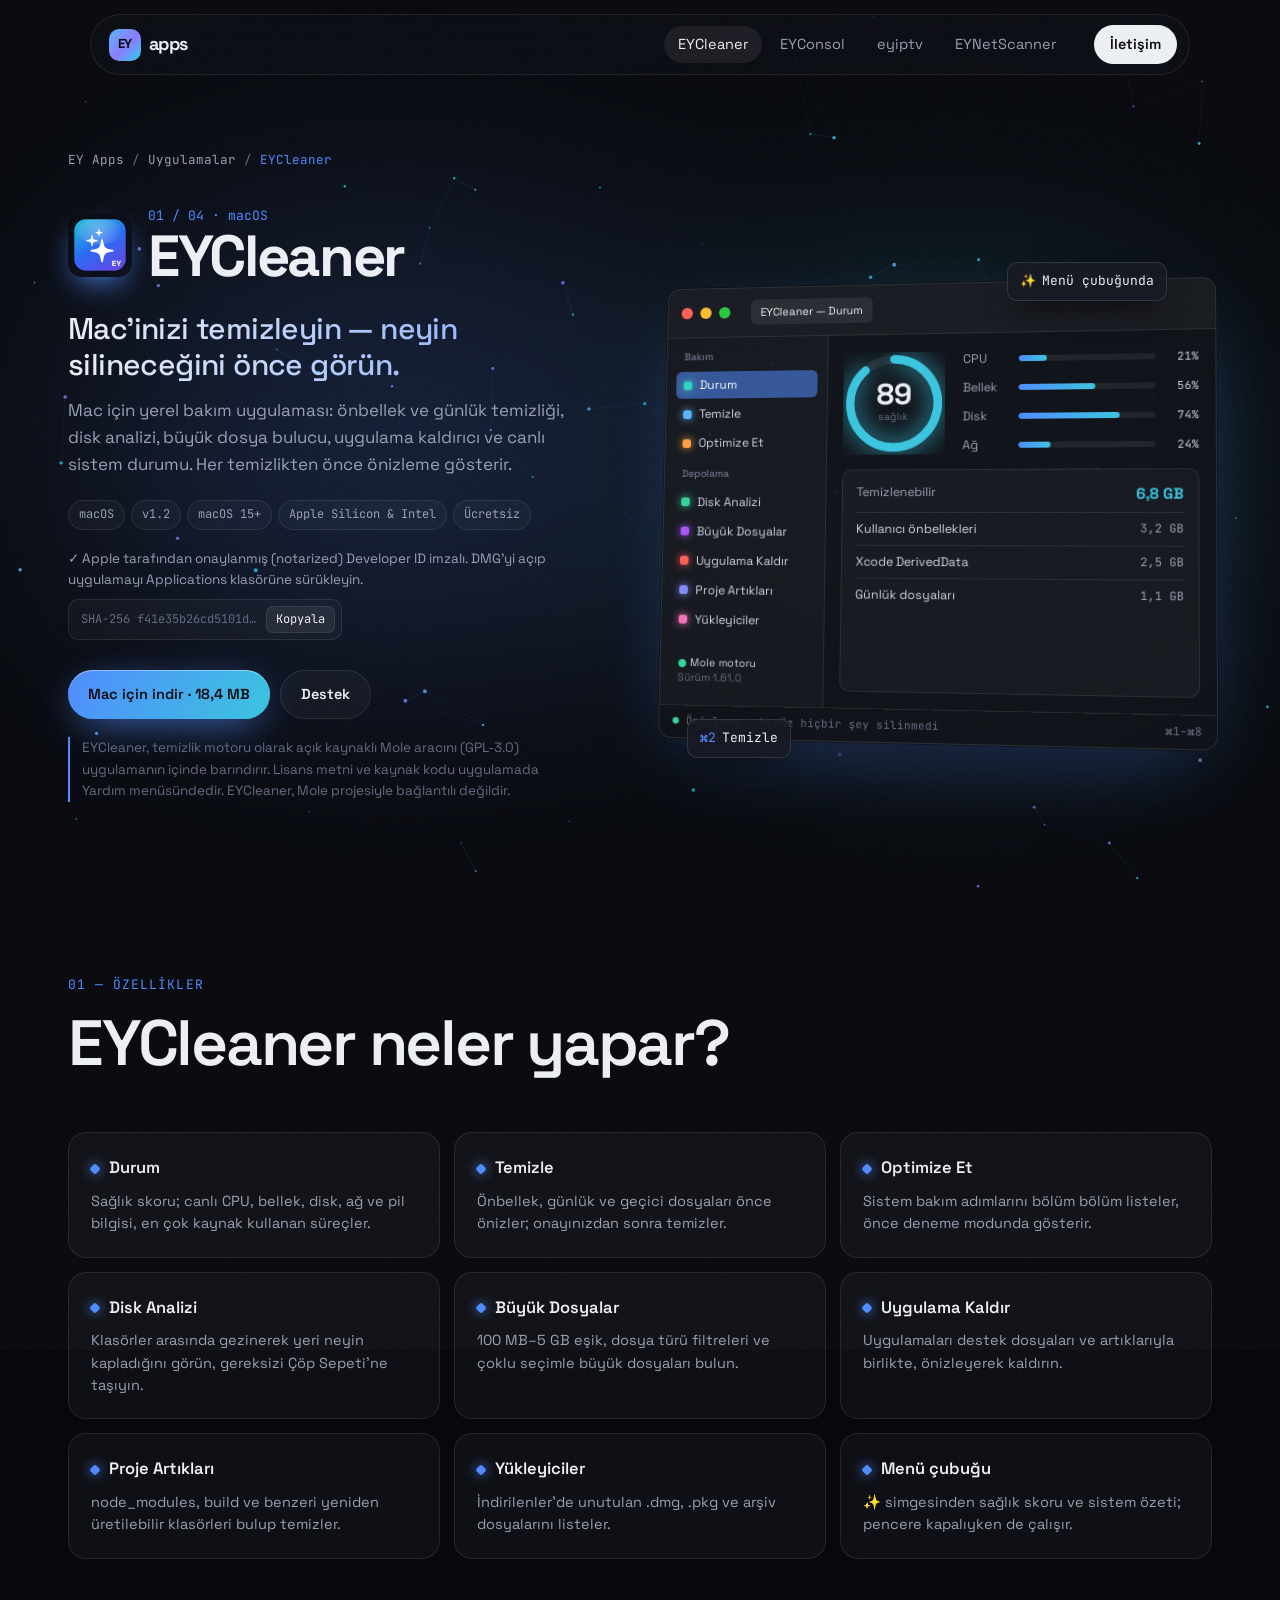
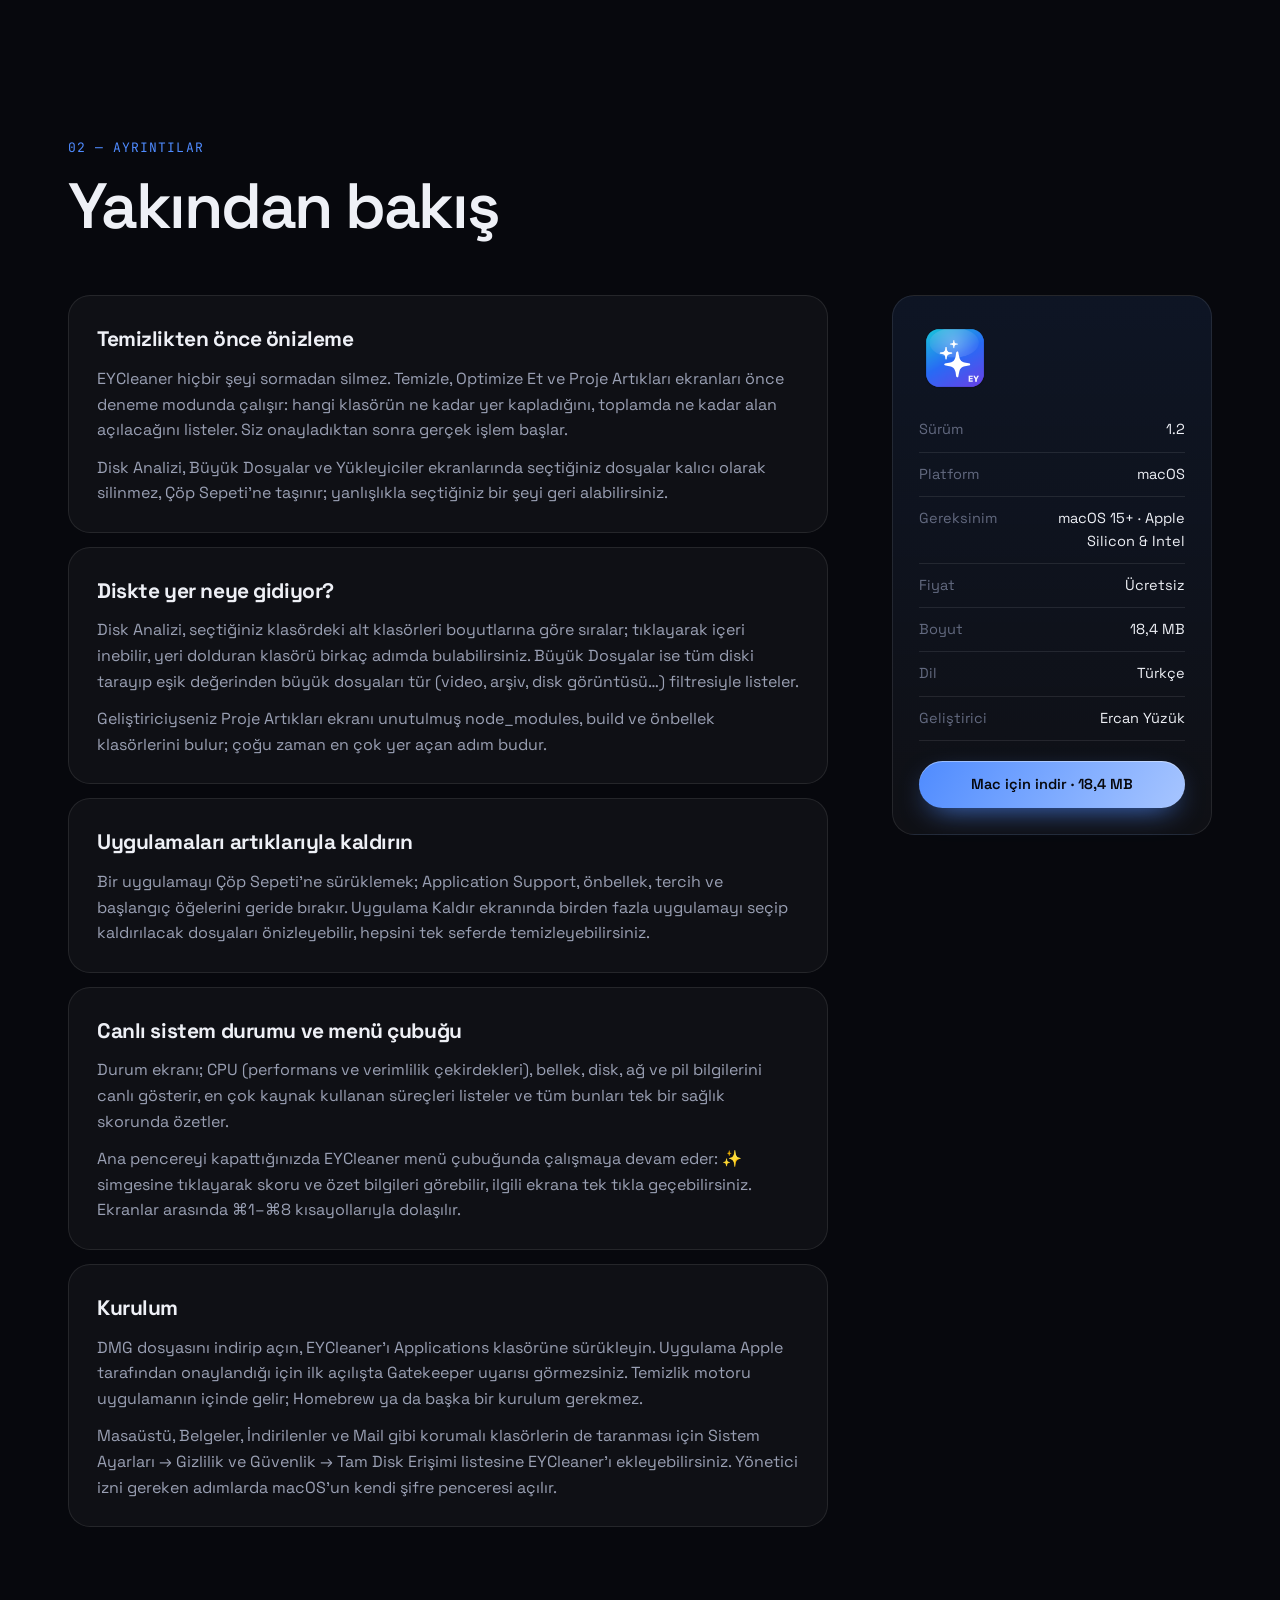
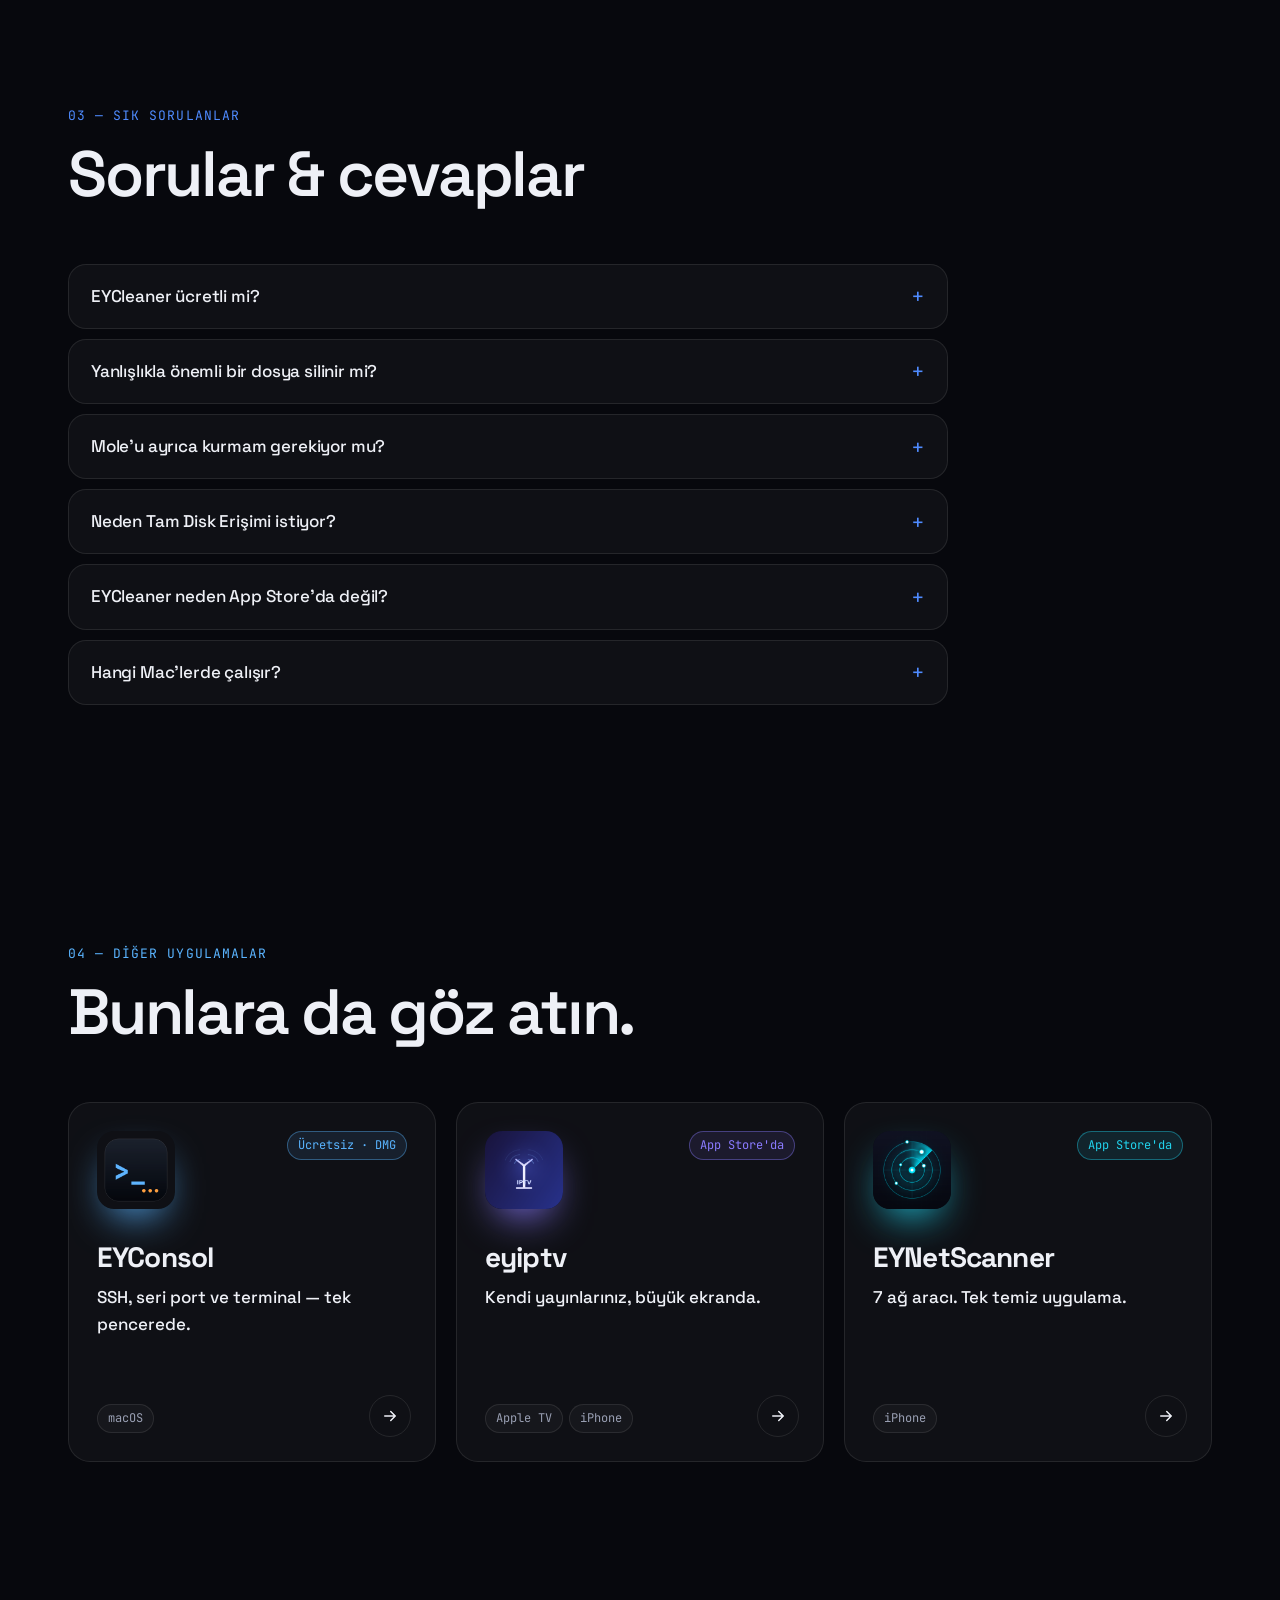
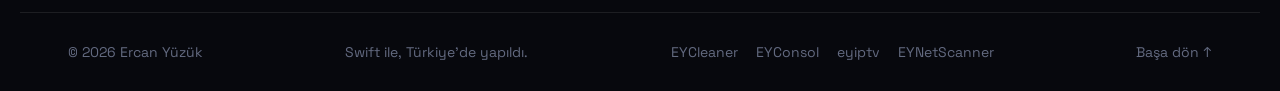
==== eycleaner/index.html @ 9e7cce45 "Add EYCleaner, per-app pages and SEO - EYCleaner 1.2 DMG, icon and detail page - Static per-app page" ====
<!doctype html>
<html lang="tr">
<head>
  <meta charset="utf-8">
  <meta name="viewport" content="width=device-width, initial-scale=1">
  <title>EYCleaner — Mac temizleme ve disk analizi uygulaması | EY Apps</title>
  <meta name="description" content="EYCleaner ile Mac&#39;inizde önbellek ve günlükleri temizleyin, diski analiz edin, büyük dosyaları bulun, uygulamaları artıklarıyla kaldırın. Ücretsiz, reklamsız.">
  <meta name="author" content="Ercan Yüzük">
  <meta name="robots" content="index, follow, max-image-preview:large">
  <meta name="theme-color" content="#07080d">
  <link rel="canonical" href="https://apps.ercanyuzuk.com/eycleaner/">
  <link rel="icon" type="image/svg+xml" href="/assets/favicon.svg">
  <link rel="apple-touch-icon" href="/assets/favicon.png">
  <link rel="sitemap" type="application/xml" href="/sitemap.xml">

  <meta property="og:type" content="website">
  <meta property="og:site_name" content="EY Apps">
  <meta property="og:locale" content="tr_TR">
  <meta property="og:title" content="EYCleaner — Mac temizleme ve disk analizi uygulaması | EY Apps">
  <meta property="og:description" content="EYCleaner ile Mac&#39;inizde önbellek ve günlükleri temizleyin, diski analiz edin, büyük dosyaları bulun, uygulamaları artıklarıyla kaldırın. Ücretsiz, reklamsız.">
  <meta property="og:url" content="https://apps.ercanyuzuk.com/eycleaner/">
  <meta property="og:image" content="https://apps.ercanyuzuk.com/assets/icons/eycleaner.png">
  <meta name="twitter:card" content="summary">
  <meta name="twitter:title" content="EYCleaner — Mac temizleme ve disk analizi uygulaması | EY Apps">
  <meta name="twitter:description" content="EYCleaner ile Mac&#39;inizde önbellek ve günlükleri temizleyin, diski analiz edin, büyük dosyaları bulun, uygulamaları artıklarıyla kaldırın. Ücretsiz, reklamsız.">
  <meta name="twitter:image" content="https://apps.ercanyuzuk.com/assets/icons/eycleaner.png">

  <link rel="preconnect" href="https://fonts.googleapis.com">
  <link rel="preconnect" href="https://fonts.gstatic.com" crossorigin>
  <link href="https://fonts.googleapis.com/css2?family=JetBrains+Mono:wght@400;600&family=Space+Grotesk:wght@400;500;600;700&display=swap" rel="stylesheet">
  <link rel="stylesheet" href="/css/style.css">
  <script type="application/ld+json">{"@context":"https://schema.org","@type":"SoftwareApplication","name":"EYCleaner","description":"Mac için yerel bakım uygulaması: önbellek ve günlük temizliği, disk analizi, büyük dosya bulucu, uygulama kaldırıcı ve canlı sistem durumu. Her temizlikten önce önizleme gösterir.","url":"https://apps.ercanyuzuk.com/eycleaner/","image":"https://apps.ercanyuzuk.com/assets/icons/eycleaner.png","applicationCategory":"UtilitiesApplication","operatingSystem":"macOS 15","softwareVersion":"1.2","inLanguage":"tr","author":{"@type":"Person","name":"Ercan Yüzük","url":"https://www.ercanyuzuk.com"},"offers":{"@type":"Offer","price":"0","priceCurrency":"USD"},"downloadUrl":"https://apps.ercanyuzuk.com/downloads/EYCleaner-1.2.dmg","fileSize":"18.4 MB","featureList":["Durum","Temizle","Optimize Et","Disk Analizi","Büyük Dosyalar","Uygulama Kaldır","Proje Artıkları","Yükleyiciler","Menü çubuğu"]}</script>
  <script type="application/ld+json">{"@context":"https://schema.org","@type":"BreadcrumbList","itemListElement":[{"@type":"ListItem","position":1,"name":"EY Apps","item":"https://apps.ercanyuzuk.com/"},{"@type":"ListItem","position":2,"name":"EYCleaner","item":"https://apps.ercanyuzuk.com/eycleaner/"}]}</script>
  <script type="application/ld+json">{"@context":"https://schema.org","@type":"FAQPage","mainEntity":[{"@type":"Question","name":"EYCleaner ücretli mi?","acceptedAnswer":{"@type":"Answer","text":"Hayır. EYCleaner ücretsizdir; reklam, hesap ya da abonelik yoktur."}},{"@type":"Question","name":"Yanlışlıkla önemli bir dosya silinir mi?","acceptedAnswer":{"@type":"Answer","text":"Temizlik işlemleri önce önizleme olarak çalışır ve sizin onayınızı bekler. Disk Analizi, Büyük Dosyalar ve Yükleyiciler ekranlarında seçilen dosyalar Çöp Sepeti'ne taşınır, yani geri alınabilir."}},{"@type":"Question","name":"Mole'u ayrıca kurmam gerekiyor mu?","acceptedAnswer":{"@type":"Answer","text":"Hayır. Test edilmiş bir Mole sürümü uygulamanın içinde gelir. Sisteminizde Homebrew ile kurulu bir Mole varsa kullanılmaz; böylece güncellemeler EYCleaner'ı bozmaz."}},{"@type":"Question","name":"Neden Tam Disk Erişimi istiyor?","acceptedAnswer":{"@type":"Answer","text":"İstemez, isteğe bağlıdır. macOS, Masaüstü, Belgeler, İndirilenler ve Mail gibi klasörleri korur. Bu klasörlerin de taranmasını istiyorsanız EYCleaner'a Tam Disk Erişimi verebilirsiniz."}},{"@type":"Question","name":"EYCleaner neden App Store'da değil?","acceptedAnswer":{"@type":"Answer","text":"Önbellekleri temizlemek ve uygulama artıklarını kaldırmak için App Store'un zorunlu tuttuğu sandbox dışında çalışması gerekir. Bu yüzden Apple onaylı (notarized) DMG olarak buradan dağıtılır."}},{"@type":"Question","name":"Hangi Mac'lerde çalışır?","acceptedAnswer":{"@type":"Answer","text":"macOS 15 Sequoia ve sonrasını çalıştıran tüm Apple Silicon ve Intel Mac'lerde çalışır (universal uygulama)."}}]}</script>
</head>
<body>
  <canvas id="bg" aria-hidden="true"></canvas>
  <div class="cursor-glow" aria-hidden="true"></div>
  <div class="grain" aria-hidden="true"></div>

  <header class="nav" id="nav">
    <a href="/" class="brand" aria-label="EY Apps ana sayfa">
      <span class="brand-mark">EY</span><span class="brand-text">apps</span>
    </a>
    <nav class="nav-links" aria-label="Uygulamalar">
      <a href="/eycleaner/" class="active" aria-current="page">EYCleaner</a>
      <a href="/eyconsol/">EYConsol</a>
      <a href="/eyiptv/">eyiptv</a>
      <a href="/eynetscanner/">EYNetScanner</a>
    </nav>
    <a class="nav-cta" href="/#iletisim">İletişim</a>
  </header>

  <main id="top" class="app-page">
    <section class="app" style="--a:#4f8bff;--a2:#38c6e0">
      <div class="app-bg" aria-hidden="true"></div>
      <nav class="crumbs reveal" aria-label="Konum"><a href="/">EY Apps</a><span>/</span><a href="/#uygulamalar">Uygulamalar</a><span>/</span><span aria-current="page">EYCleaner</span></nav>
      <div class="app-grid">
        <div class="app-copy">
          <div class="app-head reveal">
            <img src="/assets/icons/eycleaner.png" alt="EYCleaner uygulama simgesi" width="64" height="64">
            <div><div class="num">01 / 04 · macOS</div><h1>EYCleaner</h1></div>
          </div>
          <p class="lead reveal">Mac&#39;inizi temizleyin — neyin silineceğini önce görün.</p>
          <p class="summary reveal">Mac için yerel bakım uygulaması: önbellek ve günlük temizliği, disk analizi, büyük dosya bulucu, uygulama kaldırıcı ve canlı sistem durumu. Her temizlikten önce önizleme gösterir.</p>
          <div class="meta reveal"><span class="chip">macOS</span><span class="chip">v1.2</span><span class="chip">macOS 15+</span><span class="chip">Apple Silicon &amp; Intel</span><span class="chip">Ücretsiz</span></div>
          <div class="dl-info reveal"><span>✓ Apple tarafından onaylanmış (notarized) Developer ID imzalı. DMG'yi açıp uygulamayı Applications klasörüne sürükleyin.</span><code title="SHA-256">SHA-256 f41e35b26cd5101d…<button type="button" data-copy="f41e35b26cd5101dac39969575e747dcbe1a692e4b95da323218ded7ad66526a">Kopyala</button></code></div>
          <div class="actions reveal">
            <a class="btn btn-primary magnetic" href="/downloads/EYCleaner-1.2.dmg" download><span>Mac için indir · 18,4 MB</span></a>
            <a class="btn btn-ghost magnetic" href="mailto:ercanyuzuk@gmail.com?subject=EYCleaner"><span>Destek</span></a>
          </div>
          <p class="note reveal">EYCleaner, temizlik motoru olarak açık kaynaklı Mole aracını (GPL-3.0) uygulamanın içinde barındırır. Lisans metni ve kaynak kodu uygulamada Yardım menüsündedir. EYCleaner, Mole projesiyle bağlantılı değildir.</p>
        </div>
        
      <div class="visual reveal" style="--d:.1s" aria-hidden="true">
        <div class="window cleaner tilt-soft" data-cleaner>
          <div class="win-bar"><i></i><i></i><i></i><div class="win-tabs"><span class="on">EYCleaner — Durum</span></div></div>
          <div class="cl-body">
            <div class="cl-side">
              <small>Bakım</small><span class="on" style="--t:#2dd4bf">Durum</span><span style="--t:#5ab4ff">Temizle</span><span style="--t:#ff9f43">Optimize Et</span><small>Depolama</small><span style="--t:#34d399">Disk Analizi</span><span style="--t:#a855f7">Büyük Dosyalar</span><span style="--t:#ff5f57">Uygulama Kaldır</span><span style="--t:#818cf8">Proje Artıkları</span><span style="--t:#f472b6">Yükleyiciler</span>
              <div class="cl-mole"><b>●</b> Mole motoru<br><em>Sürüm 1.61.0</em></div>
            </div>
            <div class="cl-main">
              <div class="cl-top">
                <div class="cl-score"><svg viewBox="0 0 36 36"><circle cx="18" cy="18" r="15.5"/><circle class="v" cx="18" cy="18" r="15.5" pathLength="100"/></svg><b data-score>89</b><span>sağlık</span></div>
                <div class="cl-meters"><div class="cl-m"><span>CPU</span><i style="--v:23%"></i><em>23%</em></div><div class="cl-m"><span>Bellek</span><i style="--v:61%"></i><em>61%</em></div><div class="cl-m"><span>Disk</span><i style="--v:74%"></i><em>74%</em></div><div class="cl-m"><span>Ağ</span><i style="--v:12%"></i><em>12%</em></div></div>
              </div>
              <div class="cl-list">
                <div class="cl-list-h"><span>Temizlenebilir</span><b>6,8 GB</b></div>
                <div class="cl-row"><span>Kullanıcı önbellekleri</span><em>3,2 GB</em></div><div class="cl-row"><span>Xcode DerivedData</span><em>2,5 GB</em></div><div class="cl-row"><span>Günlük dosyaları</span><em>1,1 GB</em></div>
              </div>
            </div>
          </div>
          <div class="win-status"><span><b>●</b> Önizleme · henüz hiçbir şey silinmedi</span><span>⌘1–⌘8</span></div>
        </div>
        <div class="float-key k1"><em>✨</em>Menü çubuğunda</div>
        <div class="float-key k2"><em>⌘2</em>Temizle</div>
      </div>
      </div>
    </section>

    <section class="section app-section" style="--a:#4f8bff" aria-labelledby="ozellikler">
      <div class="section-head reveal">
        <p class="kicker">01 — Özellikler</p>
        <h2 id="ozellikler">EYCleaner neler yapar?</h2>
      </div>
      <div class="features">
        <div class="feature reveal" style="--d:0s"><h3>Durum</h3><p>Sağlık skoru; canlı CPU, bellek, disk, ağ ve pil bilgisi, en çok kaynak kullanan süreçler.</p></div>
        <div class="feature reveal" style="--d:0.07s"><h3>Temizle</h3><p>Önbellek, günlük ve geçici dosyaları önce önizler; onayınızdan sonra temizler.</p></div>
        <div class="feature reveal" style="--d:0.14s"><h3>Optimize Et</h3><p>Sistem bakım adımlarını bölüm bölüm listeler, önce deneme modunda gösterir.</p></div>
        <div class="feature reveal" style="--d:0s"><h3>Disk Analizi</h3><p>Klasörler arasında gezinerek yeri neyin kapladığını görün, gereksizi Çöp Sepeti&#39;ne taşıyın.</p></div>
        <div class="feature reveal" style="--d:0.07s"><h3>Büyük Dosyalar</h3><p>100 MB–5 GB eşik, dosya türü filtreleri ve çoklu seçimle büyük dosyaları bulun.</p></div>
        <div class="feature reveal" style="--d:0.14s"><h3>Uygulama Kaldır</h3><p>Uygulamaları destek dosyaları ve artıklarıyla birlikte, önizleyerek kaldırın.</p></div>
        <div class="feature reveal" style="--d:0s"><h3>Proje Artıkları</h3><p>node_modules, build ve benzeri yeniden üretilebilir klasörleri bulup temizler.</p></div>
        <div class="feature reveal" style="--d:0.07s"><h3>Yükleyiciler</h3><p>İndirilenler&#39;de unutulan .dmg, .pkg ve arşiv dosyalarını listeler.</p></div>
        <div class="feature reveal" style="--d:0.14s"><h3>Menü çubuğu</h3><p>✨ simgesinden sağlık skoru ve sistem özeti; pencere kapalıyken de çalışır.</p></div>
      </div>
    </section>

    <section class="section app-section" style="--a:#4f8bff" aria-labelledby="ayrintilar">
      <div class="section-head reveal">
        <p class="kicker">02 — Ayrıntılar</p>
        <h2 id="ayrintilar">Yakından bakış</h2>
      </div>
      <div class="about-grid">
        <div class="about">
          <article class="about-block reveal"><h3>Temizlikten önce önizleme</h3><p>EYCleaner hiçbir şeyi sormadan silmez. Temizle, Optimize Et ve Proje Artıkları ekranları önce deneme modunda çalışır: hangi klasörün ne kadar yer kapladığını, toplamda ne kadar alan açılacağını listeler. Siz onayladıktan sonra gerçek işlem başlar.</p><p>Disk Analizi, Büyük Dosyalar ve Yükleyiciler ekranlarında seçtiğiniz dosyalar kalıcı olarak silinmez, Çöp Sepeti&#39;ne taşınır; yanlışlıkla seçtiğiniz bir şeyi geri alabilirsiniz.</p></article>
          <article class="about-block reveal"><h3>Diskte yer neye gidiyor?</h3><p>Disk Analizi, seçtiğiniz klasördeki alt klasörleri boyutlarına göre sıralar; tıklayarak içeri inebilir, yeri dolduran klasörü birkaç adımda bulabilirsiniz. Büyük Dosyalar ise tüm diski tarayıp eşik değerinden büyük dosyaları tür (video, arşiv, disk görüntüsü…) filtresiyle listeler.</p><p>Geliştiriciyseniz Proje Artıkları ekranı unutulmuş node_modules, build ve önbellek klasörlerini bulur; çoğu zaman en çok yer açan adım budur.</p></article>
          <article class="about-block reveal"><h3>Uygulamaları artıklarıyla kaldırın</h3><p>Bir uygulamayı Çöp Sepeti&#39;ne sürüklemek; Application Support, önbellek, tercih ve başlangıç öğelerini geride bırakır. Uygulama Kaldır ekranında birden fazla uygulamayı seçip kaldırılacak dosyaları önizleyebilir, hepsini tek seferde temizleyebilirsiniz.</p></article>
          <article class="about-block reveal"><h3>Canlı sistem durumu ve menü çubuğu</h3><p>Durum ekranı; CPU (performans ve verimlilik çekirdekleri), bellek, disk, ağ ve pil bilgilerini canlı gösterir, en çok kaynak kullanan süreçleri listeler ve tüm bunları tek bir sağlık skorunda özetler.</p><p>Ana pencereyi kapattığınızda EYCleaner menü çubuğunda çalışmaya devam eder: ✨ simgesine tıklayarak skoru ve özet bilgileri görebilir, ilgili ekrana tek tıkla geçebilirsiniz. Ekranlar arasında ⌘1–⌘8 kısayollarıyla dolaşılır.</p></article>
          <article class="about-block reveal"><h3>Kurulum</h3><p>DMG dosyasını indirip açın, EYCleaner&#39;ı Applications klasörüne sürükleyin. Uygulama Apple tarafından onaylandığı için ilk açılışta Gatekeeper uyarısı görmezsiniz. Temizlik motoru uygulamanın içinde gelir; Homebrew ya da başka bir kurulum gerekmez.</p><p>Masaüstü, Belgeler, İndirilenler ve Mail gibi korumalı klasörlerin de taranması için Sistem Ayarları → Gizlilik ve Güvenlik → Tam Disk Erişimi listesine EYCleaner&#39;ı ekleyebilirsiniz. Yönetici izni gereken adımlarda macOS&#39;un kendi şifre penceresi açılır.</p></article>
        </div>
        <aside class="specs reveal" aria-label="Teknik bilgiler">
          <img src="/assets/icons/eycleaner.png" alt="" width="72" height="72" loading="lazy">
          <dl>
            <div><dt>Sürüm</dt><dd>1.2</dd></div>
            <div><dt>Platform</dt><dd>macOS</dd></div>
            <div><dt>Gereksinim</dt><dd>macOS 15+ · Apple Silicon &amp; Intel</dd></div>
            <div><dt>Fiyat</dt><dd>Ücretsiz</dd></div>
            <div><dt>Boyut</dt><dd>18,4 MB</dd></div>
            <div><dt>Dil</dt><dd>Türkçe</dd></div>
            <div><dt>Geliştirici</dt><dd>Ercan Yüzük</dd></div>
          </dl>
          <div class="specs-actions"><a class="btn btn-primary magnetic" href="/downloads/EYCleaner-1.2.dmg" download><span>Mac için indir · 18,4 MB</span></a></div>
        </aside>
      </div>
    </section>

    <section class="section app-section" style="--a:#4f8bff" aria-labelledby="sss">
      <div class="section-head reveal">
        <p class="kicker">03 — Sık sorulanlar</p>
        <h2 id="sss">Sorular &amp; cevaplar</h2>
      </div>
      <div class="faq">
        <details class="reveal"><summary><h3>EYCleaner ücretli mi?</h3></summary><p>Hayır. EYCleaner ücretsizdir; reklam, hesap ya da abonelik yoktur.</p></details>
        <details class="reveal"><summary><h3>Yanlışlıkla önemli bir dosya silinir mi?</h3></summary><p>Temizlik işlemleri önce önizleme olarak çalışır ve sizin onayınızı bekler. Disk Analizi, Büyük Dosyalar ve Yükleyiciler ekranlarında seçilen dosyalar Çöp Sepeti&#39;ne taşınır, yani geri alınabilir.</p></details>
        <details class="reveal"><summary><h3>Mole&#39;u ayrıca kurmam gerekiyor mu?</h3></summary><p>Hayır. Test edilmiş bir Mole sürümü uygulamanın içinde gelir. Sisteminizde Homebrew ile kurulu bir Mole varsa kullanılmaz; böylece güncellemeler EYCleaner&#39;ı bozmaz.</p></details>
        <details class="reveal"><summary><h3>Neden Tam Disk Erişimi istiyor?</h3></summary><p>İstemez, isteğe bağlıdır. macOS, Masaüstü, Belgeler, İndirilenler ve Mail gibi klasörleri korur. Bu klasörlerin de taranmasını istiyorsanız EYCleaner&#39;a Tam Disk Erişimi verebilirsiniz.</p></details>
        <details class="reveal"><summary><h3>EYCleaner neden App Store&#39;da değil?</h3></summary><p>Önbellekleri temizlemek ve uygulama artıklarını kaldırmak için App Store&#39;un zorunlu tuttuğu sandbox dışında çalışması gerekir. Bu yüzden Apple onaylı (notarized) DMG olarak buradan dağıtılır.</p></details>
        <details class="reveal"><summary><h3>Hangi Mac&#39;lerde çalışır?</h3></summary><p>macOS 15 Sequoia ve sonrasını çalıştıran tüm Apple Silicon ve Intel Mac&#39;lerde çalışır (universal uygulama).</p></details>
      </div>
    </section>

    <section class="section" aria-labelledby="diger">
      <div class="section-head reveal">
        <p class="kicker">04 — Diğer uygulamalar</p>
        <h2 id="diger">Bunlara da göz atın.</h2>
      </div>
      <div class="cards cards-3">
        <a class="card reveal tilt" href="/eyconsol/" style="--a:#5ab4ff;--d:0s">
          <div class="card-top">
            <img class="card-icon" src="/assets/icons/eyconsol.png" alt="EYConsol simgesi" width="78" height="78" loading="lazy">
            <span class="avail">Ücretsiz · DMG</span>
          </div>
          <h3>EYConsol</h3>
          <p class="tag">SSH, seri port ve terminal — tek pencerede.</p>
          <p class="card-sum">Ağ ve sistem yöneticileri için macOS terminal uygulaması. SSH oturumları, switch/router konsolları için seri port, SFTP dosya tarayıcısı ve bölünmüş paneller bir arada.</p>
          <div class="platforms"><span class="chip">macOS</span></div>
          <span class="arrow"><svg viewBox="0 0 24 24" width="18" height="18" aria-hidden="true"><path d="M5 12h14m0 0-6-6m6 6-6 6" fill="none" stroke="currentColor" stroke-width="2" stroke-linecap="round" stroke-linejoin="round"/></svg></span>
        </a>
        <a class="card reveal tilt" href="/eyiptv/" style="--a:#8b7bff;--d:0.08s">
          <div class="card-top">
            <img class="card-icon" src="/assets/icons/eyiptv.png" alt="eyiptv simgesi" width="78" height="78" loading="lazy">
            <span class="avail">App Store&#39;da</span>
          </div>
          <h3>eyiptv</h3>
          <p class="tag">Kendi yayınlarınız, büyük ekranda.</p>
          <p class="card-sum">Apple TV ve iPhone için sade, hızlı bir medya oynatıcı. Servis sağlayıcınızın bilgileriyle giriş yapın; canlı TV, film ve dizilerinize tek yerden ulaşın.</p>
          <div class="platforms"><span class="chip">Apple TV</span><span class="chip">iPhone</span></div>
          <span class="arrow"><svg viewBox="0 0 24 24" width="18" height="18" aria-hidden="true"><path d="M5 12h14m0 0-6-6m6 6-6 6" fill="none" stroke="currentColor" stroke-width="2" stroke-linecap="round" stroke-linejoin="round"/></svg></span>
        </a>
        <a class="card reveal tilt" href="/eynetscanner/" style="--a:#22d3ee;--d:0s">
          <div class="card-top">
            <img class="card-icon" src="/assets/icons/eynetscanner.png" alt="EYNetScanner simgesi" width="78" height="78" loading="lazy">
            <span class="avail">App Store&#39;da</span>
          </div>
          <h3>EYNetScanner</h3>
          <p class="tag">7 ağ aracı. Tek temiz uygulama.</p>
          <p class="card-sum">Ping, port tarama, subnet tarama, DNS, IP bilgisi, traceroute ve canlı bağlantı izleme — iPhone&#39;unuzda. Hesap yok, reklam yok, takip yok.</p>
          <div class="platforms"><span class="chip">iPhone</span></div>
          <span class="arrow"><svg viewBox="0 0 24 24" width="18" height="18" aria-hidden="true"><path d="M5 12h14m0 0-6-6m6 6-6 6" fill="none" stroke="currentColor" stroke-width="2" stroke-linecap="round" stroke-linejoin="round"/></svg></span>
        </a>
      </div>
    </section>
  </main>

  <footer class="footer">
    <span>© <span id="year">2026</span> Ercan Yüzük</span>
    <span class="footer-mid">Swift ile, Türkiye'de yapıldı.</span>
    <nav class="footer-links" aria-label="Uygulamalar"><a href="/eycleaner/">EYCleaner</a><a href="/eyconsol/">EYConsol</a><a href="/eyiptv/">eyiptv</a><a href="/eynetscanner/">EYNetScanner</a></nav>
    <a href="#top">Başa dön ↑</a>
  </footer>

  <div class="lightbox" id="lightbox" role="dialog" aria-modal="true" aria-label="Ekran görüntüsü">
    <button class="lb-close" aria-label="Kapat">×</button>
    <button class="lb-nav lb-prev" aria-label="Önceki">‹</button>
    <img alt="">
    <button class="lb-nav lb-next" aria-label="Sonraki">›</button>
  </div>

  <script src="/js/main.js" defer></script>
</body>
</html>
---- css/style.css ----
:root {
  --bg: #07080d;
  --bg-2: #0d0f17;
  --card: rgba(255, 255, 255, 0.035);
  --card-hi: rgba(255, 255, 255, 0.07);
  --line: rgba(255, 255, 255, 0.09);
  --text: #eef0f6;
  --muted: #9aa0b4;
  --dim: #636a80;
  --c1: #5ab4ff;
  --c2: #8b7bff;
  --c3: #22d3ee;
  --c4: #ff9f43;
  --radius: 22px;
  --font: "Space Grotesk", system-ui, -apple-system, sans-serif;
  --mono: "JetBrains Mono", ui-monospace, SFMono-Regular, Menlo, monospace;
  --ease: cubic-bezier(0.22, 1, 0.36, 1);
  --gutter: clamp(16px, 4vw, 48px);
  color-scheme: dark;
}

*, *::before, *::after { box-sizing: border-box; }
html { scroll-behavior: smooth; -webkit-text-size-adjust: 100%; overflow-x: clip; }
body {
  margin: 0;
  background: var(--bg);
  color: var(--text);
  font-family: var(--font);
  font-size: 17px;
  line-height: 1.6;
  overflow-x: clip;
  -webkit-font-smoothing: antialiased;
}
img { max-width: 100%; display: block; }
a { color: inherit; text-decoration: none; }
::selection { background: var(--c2); color: #fff; }

/* ---------- background layers ---------- */
#bg { position: fixed; inset: 0; width: 100%; height: 100%; z-index: -2; }
.cursor-glow {
  position: fixed; left: 0; top: 0; width: 520px; height: 520px; margin: -260px 0 0 -260px;
  border-radius: 50%; pointer-events: none; z-index: -1;
  background: radial-gradient(circle, rgba(139, 123, 255, 0.16), transparent 62%);
  transform: translate3d(var(--mx, -999px), var(--my, -999px), 0);
  transition: opacity .4s;
}
.grain {
  position: fixed; inset: -50%; pointer-events: none; z-index: 100; opacity: .05;
  background-image: url("data:image/svg+xml,%3Csvg xmlns='http://www.w3.org/2000/svg' width='160' height='160'%3E%3Cfilter id='n'%3E%3CfeTurbulence type='fractalNoise' baseFrequency='.9' numOctaves='2'/%3E%3C/filter%3E%3Crect width='100%25' height='100%25' filter='url(%23n)'/%3E%3C/svg%3E");
  animation: grain 1s steps(4) infinite;
}
@keyframes grain { 0%{transform:translate(0,0)} 25%{transform:translate(-3%,2%)} 50%{transform:translate(2%,-3%)} 75%{transform:translate(-2%,-1%)} }

/* ---------- nav ---------- */
.nav {
  position: fixed; top: 14px; left: 50%; transform: translateX(-50%); z-index: 50;
  display: flex; align-items: center; gap: 24px;
  width: min(1100px, calc(100% - 32px)); padding: 10px 12px 10px 18px;
  background: rgba(13, 15, 23, 0.55); border: 1px solid var(--line); border-radius: 999px;
  backdrop-filter: blur(18px) saturate(1.4); -webkit-backdrop-filter: blur(18px) saturate(1.4);
  transition: transform .5s var(--ease), background .3s;
}
.nav.hidden { transform: translate(-50%, -140%); }
.brand { display: flex; align-items: center; gap: 8px; font-weight: 700; letter-spacing: -.02em; }
.brand-mark {
  display: grid; place-items: center; width: 32px; height: 32px; border-radius: 10px; font-size: 13px;
  background: linear-gradient(135deg, var(--c1), var(--c2) 55%, var(--c3)); color: #07080d;
}
.brand-text { font-size: 18px; }
.nav-links { display: flex; gap: 4px; margin-left: auto; }
.nav-links a {
  padding: 7px 14px; border-radius: 999px; color: var(--muted); font-size: 14.5px; transition: color .2s, background .2s;
}
.nav-links a:hover, .nav-links a.active { color: var(--text); background: var(--card-hi); }
.nav-cta {
  padding: 8px 16px; border-radius: 999px; font-size: 14.5px; font-weight: 600;
  background: var(--text); color: var(--bg); transition: transform .2s;
}
.nav-cta:hover { transform: scale(1.04); }

/* ---------- hero ---------- */
.hero {
  position: relative; min-height: 100vh; min-height: 100svh;
  display: flex; flex-direction: column; align-items: center; justify-content: center; text-align: center;
  padding: 130px var(--gutter) 70px;
}
.hero-orbs { position: absolute; inset: 0; overflow: hidden; pointer-events: none; z-index: -1; }
.orb { position: absolute; border-radius: 50%; filter: blur(80px); opacity: .5; animation: float 18s ease-in-out infinite; }
.o1 { width: 420px; height: 420px; background: #3b5bff; top: 8%; left: -6%; }
.o2 { width: 360px; height: 360px; background: #0fb5cf; bottom: 4%; right: -4%; animation-delay: -6s; }
.o3 { width: 280px; height: 280px; background: #a04dff; top: 40%; left: 55%; animation-delay: -12s; opacity: .35; }
@keyframes float { 0%,100%{transform:translate(0,0) scale(1)} 33%{transform:translate(60px,-40px) scale(1.1)} 66%{transform:translate(-40px,50px) scale(.92)} }

.eyebrow {
  display: inline-flex; align-items: center; gap: 10px; margin: 0 0 26px;
  padding: 7px 16px; border: 1px solid var(--line); border-radius: 999px; background: var(--card);
  font-family: var(--mono); font-size: 13px; color: var(--muted); letter-spacing: .04em;
}
.dot { width: 8px; height: 8px; border-radius: 50%; background: #34d399; box-shadow: 0 0 0 0 rgba(52,211,153,.7); animation: pulse 2s infinite; }
@keyframes pulse { 70%{box-shadow:0 0 0 10px rgba(52,211,153,0)} 100%{box-shadow:0 0 0 0 rgba(52,211,153,0)} }

.hero-title {
  margin: 0; font-size: clamp(42px, 8.4vw, 112px); line-height: .98; letter-spacing: -.045em; font-weight: 700;
}
.hero-title .line { display: block; }
.gradient-text {
  background: linear-gradient(100deg, var(--c1), var(--c2) 25%, var(--c3) 50%, var(--c4) 75%, var(--c1));
  background-size: 200% 100%;
  -webkit-background-clip: text; background-clip: text; color: transparent;
  animation: shimmer 8s linear infinite;
}
@keyframes shimmer { to { background-position: -200% 0; } }
.hero-sub { max-width: 620px; margin: 28px auto 0; color: var(--muted); font-size: clamp(16px, 2vw, 19px); }
.hero-actions { display: flex; flex-wrap: wrap; gap: 12px; justify-content: center; margin-top: 36px; }

.btn {
  position: relative; display: inline-flex; align-items: center; gap: 10px;
  padding: 14px 24px; border-radius: 999px; font-weight: 600; font-size: 15.5px;
  transition: transform .25s var(--ease), box-shadow .3s, background .3s; will-change: transform;
}
.btn-primary {
  color: #07080d; background: linear-gradient(120deg, var(--c1), var(--c2));
  box-shadow: 0 10px 40px -10px rgba(139, 123, 255, .7), inset 0 1px 0 rgba(255,255,255,.4);
}
.btn-primary:hover { box-shadow: 0 16px 50px -8px rgba(139, 123, 255, .9), inset 0 1px 0 rgba(255,255,255,.4); }
.btn-ghost { border: 1px solid var(--line); background: var(--card); }
.btn-ghost:hover { background: var(--card-hi); }
.btn.disabled { opacity: .55; pointer-events: none; }
.btn span, .btn svg { pointer-events: none; }

.hero-icons { display: flex; gap: clamp(14px, 3vw, 28px); margin-top: 64px; perspective: 800px; }
.hero-icons a {
  width: clamp(64px, 11vw, 96px); aspect-ratio: 1; border-radius: 24%; overflow: hidden; display: block;
  box-shadow: 0 20px 50px -15px var(--glow, rgba(0,0,0,.6)), 0 0 0 1px rgba(255,255,255,.08);
  animation: bob 6s ease-in-out infinite; transition: transform .35s var(--ease);
}
.hero-icons a:nth-child(2) { animation-delay: -2s; }
.hero-icons a:nth-child(3) { animation-delay: -4s; }
.hero-icons a:nth-child(4) { animation-delay: -1s; }
.hero-icons a:hover { transform: translateY(-10px) rotateX(10deg) scale(1.08); }
@keyframes bob { 0%,100%{translate:0 0} 50%{translate:0 -12px} }

.stats {
  display: grid; grid-template-columns: repeat(4, 1fr); gap: 1px; margin-top: 64px;
  width: min(760px, 100%); border: 1px solid var(--line); border-radius: var(--radius); overflow: hidden; background: var(--line);
}
.stat { display: flex; flex-direction: column; padding: 18px 10px; background: rgba(10, 12, 19, .82); }
.stat b { font-size: clamp(26px, 4vw, 36px); letter-spacing: -.03em; }
.stat span { color: var(--dim); font-size: 13px; font-family: var(--mono); }

/* ---------- marquee ---------- */
.marquee {
  overflow: hidden; border-block: 1px solid var(--line); padding: 18px 0; background: rgba(13,15,23,.5);
  mask-image: linear-gradient(90deg, transparent, #000 10%, #000 90%, transparent);
  -webkit-mask-image: linear-gradient(90deg, transparent, #000 10%, #000 90%, transparent);
}
.marquee-track { display: flex; gap: 48px; width: max-content; animation: marquee 40s linear infinite; }
.marquee-track span { font-family: var(--mono); font-size: 15px; color: var(--muted); white-space: nowrap; }
.marquee-track span::before { content: "✦"; margin-right: 48px; color: var(--c2); }
@keyframes marquee { to { transform: translateX(-50%); } }

/* ---------- sections ---------- */
.section { padding: clamp(80px, 12vw, 150px) var(--gutter); max-width: 1240px; margin: 0 auto; }
.section-head { margin-bottom: 56px; }
.kicker { margin: 0 0 14px; font-family: var(--mono); font-size: 13px; color: var(--c1); letter-spacing: .08em; text-transform: uppercase; }
.section-head h2, .contact h2 { margin: 0; font-size: clamp(32px, 5.4vw, 64px); line-height: 1.04; letter-spacing: -.035em; font-weight: 600; max-width: 820px; }
.section-head em { font-style: normal; color: var(--c3); }

/* ---------- cards ---------- */
.cards { display: grid; grid-template-columns: repeat(2, 1fr); gap: 20px; }
.cards-3 { grid-template-columns: repeat(3, 1fr); }
.card {
  --a: var(--c1);
  position: relative; display: flex; flex-direction: column; padding: 28px; min-height: 360px;
  border-radius: var(--radius); border: 1px solid var(--line); background: var(--card); overflow: hidden;
  transform-style: preserve-3d; transition: border-color .3s, transform .4s var(--ease);
}
.card::before {
  content: ""; position: absolute; inset: 0; pointer-events: none; opacity: 0; transition: opacity .3s;
  background: radial-gradient(420px circle at var(--px, 50%) var(--py, 50%), color-mix(in srgb, var(--a) 22%, transparent), transparent 60%);
}
.card:hover { border-color: color-mix(in srgb, var(--a) 45%, transparent); }
.card:hover::before { opacity: 1; }
.card-icon { width: 78px; height: 78px; border-radius: 22%; box-shadow: 0 18px 40px -14px var(--a); transform: translateZ(40px); }
.card h3 { margin: 26px 0 4px; font-size: 28px; letter-spacing: -.03em; transform: translateZ(30px); }
.card-top { display: flex; align-items: flex-start; justify-content: space-between; gap: 12px; }
.avail { font-family: var(--mono); font-size: 12px; color: var(--a); padding: 4px 10px; border-radius: 999px; border: 1px solid color-mix(in srgb, var(--a) 40%, transparent); background: color-mix(in srgb, var(--a) 10%, transparent); white-space: nowrap; }
.card .tag { color: var(--text); margin: 0; font-weight: 500; transform: translateZ(20px); }
.card .card-sum { color: var(--muted); margin: 12px 0 0; font-size: 15px; line-height: 1.55; padding-right: 40px; }
.cards-3 .card-sum { display: none; }
.card .platforms { display: flex; flex-wrap: wrap; gap: 6px; margin-top: auto; padding-top: 26px; }
.chip {
  font-family: var(--mono); font-size: 12px; padding: 4px 10px; border-radius: 999px;
  border: 1px solid var(--line); color: var(--muted); background: rgba(255,255,255,.03);
}
.card .arrow {
  position: absolute; right: 24px; bottom: 24px; width: 42px; height: 42px; border-radius: 50%;
  display: grid; place-items: center; border: 1px solid var(--line); transition: background .3s, transform .3s var(--ease);
}
.card:hover .arrow { background: var(--a); color: #07080d; transform: rotate(-45deg); }

/* ---------- app detail ---------- */
.app {
  --a: var(--c1); --a2: var(--c2);
  position: relative; padding: clamp(80px, 11vw, 140px) var(--gutter); max-width: 1240px; margin: 0 auto;
}
.app-grid { display: grid; grid-template-columns: 1fr 1.1fr; gap: clamp(32px, 6vw, 80px); align-items: center; }
.app:nth-of-type(even) .app-grid { grid-template-columns: 1.1fr 1fr; }
.app:nth-of-type(even) .app-copy { order: 2; }
.app-bg {
  position: absolute; inset: 10% 0; z-index: -1; pointer-events: none; filter: blur(90px); opacity: .22;
  background: radial-gradient(40% 50% at 30% 50%, var(--a), transparent), radial-gradient(35% 45% at 75% 55%, var(--a2), transparent);
}
.app-head { display: flex; align-items: center; gap: 16px; }
.app-head img { width: 64px; height: 64px; border-radius: 22%; box-shadow: 0 12px 30px -10px var(--a); }
.app-head .num { font-family: var(--mono); font-size: 13px; color: var(--a); }
.app-head h1 { margin: 0; font-size: clamp(36px, 5vw, 58px); letter-spacing: -.04em; line-height: 1; }
.app .lead { font-size: clamp(22px, 2.6vw, 30px); line-height: 1.2; letter-spacing: -.02em; margin: 26px 0 14px; font-weight: 500;
  background: linear-gradient(90deg, var(--text), color-mix(in srgb, var(--a) 70%, var(--text))); -webkit-background-clip: text; background-clip: text; color: transparent; }
.app .summary { color: var(--muted); margin: 0; }
.app .meta { display: flex; flex-wrap: wrap; gap: 6px; margin: 22px 0 0; }
.app .note { margin-top: 18px; font-size: 13.5px; color: var(--dim); border-left: 2px solid var(--a); padding-left: 12px; }
.dl-info { display: flex; flex-direction: column; gap: 8px; margin-top: 18px; font-size: 13.5px; color: var(--muted); }
.dl-info code { display: inline-flex; align-items: center; gap: 10px; width: fit-content; max-width: 100%; font-family: var(--mono); font-size: 12px; color: var(--dim); padding: 6px 6px 6px 12px; border: 1px solid var(--line); border-radius: 10px; background: rgba(255,255,255,.03); }
.dl-info button { font: inherit; color: var(--text); background: var(--card-hi); border: 1px solid var(--line); border-radius: 7px; padding: 3px 9px; cursor: pointer; }
.dl-info button:hover { border-color: var(--a); }
.app .actions { display: flex; flex-wrap: wrap; gap: 10px; margin-top: 30px; }
.app .btn-primary { background: linear-gradient(120deg, var(--a), var(--a2)); box-shadow: 0 10px 40px -12px var(--a), inset 0 1px 0 rgba(255,255,255,.4); }
.app .btn { padding: 12px 20px; font-size: 14.5px; }

.features { display: grid; grid-template-columns: repeat(3, 1fr); gap: 14px; margin-top: 56px; }
.feature {
  padding: 22px; border-radius: 18px; border: 1px solid var(--line); background: var(--card);
  transition: border-color .3s, transform .3s var(--ease), background .3s;
}
.feature:hover { border-color: color-mix(in srgb, var(--a) 50%, transparent); transform: translateY(-4px); background: var(--card-hi); }
.feature h3 { display: flex; align-items: center; gap: 10px; margin: 0; font-size: 16.5px; font-weight: 600; }
.feature h3::before { content: ""; width: 8px; height: 8px; border-radius: 2px; background: var(--a); box-shadow: 0 0 12px var(--a); transform: rotate(45deg); }
.feature p { margin: 8px 0 0; color: var(--muted); font-size: 14.5px; line-height: 1.55; }

/* ---------- visual: terminal ---------- */
.visual { position: relative; }
.window {
  border-radius: 14px; overflow: hidden; border: 1px solid rgba(255,255,255,.12);
  background: rgba(14, 16, 22, .92); box-shadow: 0 40px 100px -30px rgba(0,0,0,.9), 0 0 0 1px rgba(0,0,0,.4), 0 30px 80px -40px var(--a);
  transform: perspective(1400px) rotateY(var(--ry, -8deg)) rotateX(var(--rx, 4deg)); transition: transform .5s var(--ease);
}
.win-bar { display: flex; align-items: center; gap: 8px; padding: 12px 14px; background: rgba(255,255,255,.04); border-bottom: 1px solid var(--line); }
.win-bar i { width: 12px; height: 12px; border-radius: 50%; background: #ff5f57; }
.win-bar i:nth-child(2) { background: #febc2e; } .win-bar i:nth-child(3) { background: #28c840; }
.win-tabs { display: flex; gap: 6px; margin-left: 14px; overflow: hidden; }
.win-tabs span { font-family: var(--mono); font-size: 11.5px; padding: 4px 10px; border-radius: 6px; color: var(--dim); white-space: nowrap; }
.win-tabs span.on { background: rgba(255,255,255,.08); color: var(--text); }
.win-body { display: grid; grid-template-columns: 1fr 1fr; height: 340px; }
.pane { padding: 14px 16px; font-family: var(--mono); font-size: 12.5px; line-height: 1.65; overflow: hidden; white-space: pre-wrap; overflow-wrap: anywhere; color: #cfd6e6; }
.pane + .pane { border-left: 1px solid var(--line); }
.pane .p { color: #5ab4ff; } .pane .o { color: #ff9f43; } .pane .g { color: #34d399; } .pane .d { color: #636a80; }
.caret { display: inline-block; width: 8px; height: 15px; background: #5ab4ff; vertical-align: -2px; animation: blink 1s steps(1) infinite; }
@keyframes blink { 50% { opacity: 0; } }
.win-status { display: flex; justify-content: space-between; gap: 10px; padding: 7px 14px; border-top: 1px solid var(--line); font-family: var(--mono); font-size: 11px; color: var(--dim); }
.win-status b { color: #34d399; font-weight: 400; }
.float-key {
  position: absolute; font-family: var(--mono); font-size: 13px; padding: 8px 12px; border-radius: 10px;
  background: rgba(20, 23, 33, .9); border: 1px solid rgba(255,255,255,.12); box-shadow: 0 14px 30px -10px rgba(0,0,0,.8);
  animation: bob 5s ease-in-out infinite;
}
.float-key.k1 { top: -18px; right: 8%; } .float-key.k2 { bottom: -16px; left: 6%; animation-delay: -2.5s; }
.float-key em { font-style: normal; color: var(--a); margin-right: 6px; }

/* ---------- visual: phones / tv ---------- */
.stage { position: relative; display: flex; justify-content: center; align-items: center; min-height: 560px; perspective: 1600px; }
.phone {
  position: relative; width: 250px; aspect-ratio: 1206 / 2622; border-radius: 42px; padding: 9px;
  background: linear-gradient(145deg, #2a2d38, #0d0f15); box-shadow: 0 50px 100px -30px rgba(0,0,0,.9), 0 0 0 1px rgba(255,255,255,.1), inset 0 0 0 1px rgba(255,255,255,.06);
  transition: transform .8s var(--ease);
}
.phone .screen { position: relative; width: 100%; height: 100%; border-radius: 34px; overflow: hidden; background: #000; }
.phone .screen img, .tv .screen img {
  position: absolute; inset: 0; width: 100%; height: 100%; object-fit: cover; opacity: 0; transform: scale(1.04);
  transition: opacity .9s var(--ease), transform 1.2s var(--ease); cursor: zoom-in;
}
.phone .screen img.on, .tv .screen img.on { opacity: 1; transform: scale(1); }
.phone::after { content: ""; position: absolute; top: 18px; left: 50%; width: 76px; height: 22px; margin-left: -38px; border-radius: 20px; background: #000; z-index: 2; }
.phones .phone.back { position: absolute; transform: translateX(-62%) rotateY(28deg) scale(.82); filter: brightness(.55); z-index: 0; }
.phones .phone.back2 { position: absolute; transform: translateX(62%) rotateY(-28deg) scale(.82); filter: brightness(.55); z-index: 0; }
.phones .phone.front { z-index: 1; }

.tv {
  position: relative; width: min(560px, 100%); aspect-ratio: 16 / 9; border-radius: 14px; padding: 8px;
  background: #0b0c10; box-shadow: 0 50px 100px -30px rgba(0,0,0,.95), 0 0 0 1px rgba(255,255,255,.1), 0 40px 120px -50px var(--a);
  transform: perspective(1400px) rotateY(8deg) rotateX(2deg);
}
.tv .screen { position: relative; width: 100%; height: 100%; border-radius: 8px; overflow: hidden; background: #000; }
.tv::after { content: ""; position: absolute; left: 50%; bottom: -26px; width: 140px; height: 18px; margin-left: -70px; border-radius: 0 0 10px 10px; background: linear-gradient(#1a1c23, #0b0c10); }
.stage.tv-stage { flex-direction: column; min-height: 520px; }
.tv-stage .phone { position: absolute; width: 150px; right: -2%; bottom: 0; border-radius: 28px; padding: 6px; transform: rotate(6deg); z-index: 2; }
.tv-stage .phone .screen { border-radius: 23px; }
.tv-stage .phone::after { top: 11px; width: 46px; height: 14px; margin-left: -23px; }

.dots { display: flex; gap: 8px; justify-content: center; margin-top: 28px; }
.dots button { width: 8px; height: 8px; padding: 0; border: 0; border-radius: 99px; background: rgba(255,255,255,.2); cursor: pointer; transition: width .4s var(--ease), background .3s; }
.dots button.on { width: 28px; background: var(--a); }

/* radar badge for netscanner */
.radar {
  position: absolute; width: 170px; height: 170px; left: 0; top: 30px; border-radius: 50%; z-index: 3;
  background: repeating-radial-gradient(circle, transparent 0 26px, color-mix(in srgb, var(--a) 40%, transparent) 26px 27px), rgba(7, 12, 20, .85);
  border: 1px solid color-mix(in srgb, var(--a) 50%, transparent); box-shadow: 0 0 60px -10px var(--a); overflow: hidden;
  backdrop-filter: blur(6px);
}
.radar::before {
  content: ""; position: absolute; inset: 0; border-radius: 50%;
  background: conic-gradient(from 0deg, color-mix(in srgb, var(--a) 70%, transparent), transparent 25%);
  animation: spin 3s linear infinite;
}
.radar i { position: absolute; width: 7px; height: 7px; border-radius: 50%; background: #fff; box-shadow: 0 0 10px var(--a), 0 0 20px var(--a); animation: ping 3s ease-out infinite; }
@keyframes spin { to { transform: rotate(360deg); } }
@keyframes ping { 0%,100% { opacity: .2; } 10% { opacity: 1; } }

/* ---------- app pages ---------- */
.app-page .app { padding-top: clamp(110px, 12vw, 150px); padding-bottom: clamp(40px, 6vw, 70px); }
.crumbs { display: flex; flex-wrap: wrap; gap: 8px; margin-bottom: 36px; font-family: var(--mono); font-size: 12.5px; color: var(--dim); }
.crumbs a { color: var(--muted); } .crumbs a:hover { color: var(--text); }
.crumbs [aria-current] { color: var(--a); }
.app-section { padding-top: clamp(50px, 7vw, 90px); padding-bottom: clamp(50px, 7vw, 90px); }
.app-section .kicker { color: var(--a); }
.app-section .features { margin-top: 0; }

.about-grid { display: grid; grid-template-columns: 1fr 320px; gap: clamp(28px, 5vw, 64px); align-items: start; }
.about { display: grid; gap: 14px; }
.about-block { padding: 26px 28px; border-radius: var(--radius); border: 1px solid var(--line); background: var(--card); }
.about-block h3 { margin: 0 0 10px; font-size: 21px; letter-spacing: -.02em; }
.about-block p { margin: 0; color: var(--muted); font-size: 16px; }
.about-block p + p { margin-top: 12px; }
.specs { position: sticky; top: 96px; padding: 26px; border-radius: var(--radius); border: 1px solid var(--line); background: linear-gradient(180deg, color-mix(in srgb, var(--a) 10%, transparent), var(--card)); }
.specs img { width: 72px; height: 72px; border-radius: 22%; margin-bottom: 14px; }
.specs dl { margin: 0; }
.specs dl div { display: flex; justify-content: space-between; gap: 12px; padding: 10px 0; border-bottom: 1px solid var(--line); font-size: 14.5px; }
.specs dt { color: var(--dim); }
.specs dd { margin: 0; text-align: right; }
.specs-actions { margin-top: 20px; }
.specs-actions .btn { width: 100%; justify-content: center; padding: 12px 18px; font-size: 14.5px; }
.specs .btn-primary { background: linear-gradient(120deg, var(--a), color-mix(in srgb, var(--a) 50%, #fff)); box-shadow: 0 10px 30px -12px var(--a), inset 0 1px 0 rgba(255,255,255,.4); }

.faq { display: grid; gap: 10px; max-width: 880px; }
.faq details { border-radius: 18px; border: 1px solid var(--line); background: var(--card); transition: border-color .3s, background .3s; }
.faq details[open] { border-color: color-mix(in srgb, var(--a) 45%, transparent); background: var(--card-hi); }
.faq summary { display: flex; align-items: center; justify-content: space-between; gap: 16px; padding: 18px 22px; cursor: pointer; list-style: none; }
.faq summary::-webkit-details-marker { display: none; }
.faq summary::after { content: "+"; flex: none; font-size: 22px; line-height: 1; color: var(--a); transition: transform .3s var(--ease); }
.faq details[open] summary::after { transform: rotate(45deg); }
.faq summary h3 { margin: 0; font-size: 17px; font-weight: 500; letter-spacing: -.01em; }
.faq details p { margin: 0; padding: 0 22px 20px; color: var(--muted); font-size: 15.5px; }

/* ---------- visual: EYCleaner window ---------- */
.cleaner .win-tabs span { font-family: var(--font); }
.cl-body { display: grid; grid-template-columns: 170px 1fr; height: 376px; font-size: 12.5px; }
.cl-side { display: flex; flex-direction: column; gap: 2px; padding: 12px 10px; background: rgba(255,255,255,.025); border-right: 1px solid var(--line); }
.cl-side small { margin: 8px 8px 4px; font-size: 10.5px; font-weight: 600; color: var(--dim); }
.cl-side small:first-child { margin-top: 0; }
.cl-side span { display: flex; align-items: center; gap: 8px; padding: 4px 8px; border-radius: 6px; color: #cfd6e6; white-space: nowrap; }
.cl-side span::before { content: ""; width: 9px; height: 9px; border-radius: 3px; background: var(--t); box-shadow: 0 0 8px var(--t); }
.cl-side span.on { background: color-mix(in srgb, var(--a) 55%, transparent); color: #fff; }
.cl-mole { margin-top: auto; padding: 8px; font-size: 11px; line-height: 1.4; color: #cfd6e6; }
.cl-mole b { color: #34d399; font-weight: 400; } .cl-mole em { font-style: normal; color: var(--dim); }
.cl-main { display: flex; flex-direction: column; gap: 14px; padding: 16px; min-width: 0; }
.cl-top { display: flex; gap: 18px; align-items: center; }
.cl-score { position: relative; flex: none; width: 104px; height: 104px; display: grid; place-content: center; text-align: center; }
.cl-score svg { position: absolute; inset: 0; transform: rotate(-90deg); }
.cl-score circle { fill: none; stroke: rgba(255,255,255,.08); stroke-width: 3; }
.cl-score circle.v { stroke: var(--a2); stroke-linecap: round; stroke-dasharray: var(--score, 89) 100; transition: stroke-dasharray 1.2s var(--ease); filter: drop-shadow(0 0 4px var(--a2)); }
.cl-score b { font-size: 30px; line-height: 1; letter-spacing: -.03em; font-variant-numeric: tabular-nums; }
.cl-score span { font-size: 10.5px; color: var(--dim); }
.cl-meters { flex: 1; display: grid; gap: 9px; min-width: 0; }
.cl-m { display: grid; grid-template-columns: 48px 1fr 34px; align-items: center; gap: 8px; color: var(--muted); }
.cl-m i { position: relative; height: 6px; border-radius: 9px; background: rgba(255,255,255,.07); overflow: hidden; }
.cl-m i::after { content: ""; position: absolute; inset: 0 auto 0 0; width: var(--v); border-radius: inherit; background: linear-gradient(90deg, var(--a), var(--a2)); transition: width 1.2s var(--ease); }
.cl-m em { font-style: normal; font-family: var(--mono); font-size: 11px; text-align: right; color: #cfd6e6; }
.cl-list { flex: 1; padding: 12px 14px; border-radius: 10px; border: 1px solid var(--line); background: rgba(255,255,255,.03); }
.cl-list-h { display: flex; justify-content: space-between; margin-bottom: 6px; color: var(--muted); }
.cl-list-h b { color: var(--a2); font-size: 15px; }
.cl-row { display: flex; justify-content: space-between; gap: 10px; padding: 6px 0; border-top: 1px solid var(--line); color: #cfd6e6; }
.cl-row em { font-style: normal; font-family: var(--mono); font-size: 11.5px; color: var(--muted); }

/* ---------- principles ---------- */
.principles { display: grid; grid-template-columns: repeat(4, 1fr); gap: 16px; }
.principle { padding: 28px; border-radius: var(--radius); border: 1px solid var(--line); background: var(--card); transform-style: preserve-3d; transition: border-color .3s; }
.principle:hover { border-color: rgba(255,255,255,.2); }
.p-icon { width: 48px; height: 48px; border-radius: 14px; display: grid; place-items: center; background: linear-gradient(135deg, rgba(90,180,255,.18), rgba(139,123,255,.18)); border: 1px solid var(--line); transform: translateZ(30px); }
.p-icon svg { width: 24px; height: 24px; fill: none; stroke: var(--c1); stroke-width: 1.8; stroke-linecap: round; stroke-linejoin: round; }
.principle h3 { margin: 22px 0 8px; font-size: 20px; letter-spacing: -.02em; transform: translateZ(20px); }
.principle p { margin: 0; color: var(--muted); font-size: 15px; }

/* ---------- roadmap ---------- */
.roadmap { display: grid; grid-template-columns: repeat(3, 1fr); gap: 16px; }
.soon {
  position: relative; padding: 28px; border-radius: var(--radius); min-height: 220px; display: flex; flex-direction: column;
  background: var(--card); overflow: hidden; isolation: isolate;
}
.soon::before {
  content: ""; position: absolute; inset: 0; border-radius: inherit; padding: 1px; z-index: -1;
  background: conic-gradient(from var(--ang, 0deg), transparent 0 70%, var(--c2), var(--c3), transparent);
  -webkit-mask: linear-gradient(#000 0 0) content-box, linear-gradient(#000 0 0); -webkit-mask-composite: xor; mask-composite: exclude;
  animation: border-spin 6s linear infinite;
}
.soon::after { content: ""; position: absolute; inset: 1px; border-radius: inherit; border: 1px dashed var(--line); z-index: -1; }
@property --ang { syntax: "<angle>"; inherits: false; initial-value: 0deg; }
@keyframes border-spin { to { --ang: 360deg; } }
.soon .q { width: 56px; height: 56px; border-radius: 16px; display: grid; place-items: center; font-size: 24px; font-weight: 700; background: rgba(255,255,255,.04); border: 1px dashed rgba(255,255,255,.2); color: var(--muted); }
.soon h3 { margin: 20px 0 6px; font-size: 21px; letter-spacing: -.02em; }
.soon p { margin: 0; color: var(--muted); font-size: 15px; }
.soon .row { display: flex; justify-content: space-between; align-items: center; margin-top: auto; padding-top: 20px; }
.status { font-family: var(--mono); font-size: 12px; color: var(--c4); display: inline-flex; gap: 8px; align-items: center; }
.status::before { content: ""; width: 6px; height: 6px; border-radius: 50%; background: currentColor; animation: pulse 2s infinite; }

/* ---------- contact ---------- */
.contact-card {
  position: relative; overflow: hidden; text-align: center; padding: clamp(48px, 8vw, 96px) clamp(20px, 5vw, 64px);
  border-radius: 32px; border: 1px solid var(--line); background: linear-gradient(180deg, rgba(255,255,255,.05), rgba(255,255,255,.01));
}
.contact-card h2 { margin: 0 auto; }
.contact-card > p:not(.kicker) { color: var(--muted); margin: 20px auto 0; max-width: 520px; }
.contact-glow { position: absolute; inset: auto 0 -60% 0; height: 100%; z-index: -1; background: radial-gradient(50% 60% at 50% 100%, rgba(139,123,255,.45), transparent 70%); animation: glow 6s ease-in-out infinite alternate; }
@keyframes glow { to { opacity: .5; transform: scale(1.15); } }

.footer {
  display: flex; justify-content: space-between; gap: 16px; flex-wrap: wrap; padding: 28px var(--gutter);
  border-top: 1px solid var(--line); color: var(--dim); font-size: 14px; max-width: 1240px; margin: 0 auto;
}
.footer a:hover { color: var(--text); }
.footer-links { display: flex; flex-wrap: wrap; gap: 6px 18px; }

/* ---------- lightbox ---------- */
.lightbox {
  position: fixed; inset: 0; z-index: 200; display: grid; place-items: center; padding: 24px;
  background: rgba(4, 5, 8, .9); backdrop-filter: blur(12px); -webkit-backdrop-filter: blur(12px);
  opacity: 0; pointer-events: none; transition: opacity .3s;
}
.lightbox.open { opacity: 1; pointer-events: auto; }
.lightbox img { max-width: min(1100px, 92vw); max-height: 88vh; border-radius: 16px; box-shadow: 0 40px 100px rgba(0,0,0,.8); transform: scale(.94); transition: transform .4s var(--ease); }
.lightbox.open img { transform: scale(1); }
.lb-close, .lb-nav { position: absolute; border: 1px solid var(--line); background: var(--card-hi); color: var(--text); border-radius: 50%; width: 48px; height: 48px; font-size: 26px; cursor: pointer; line-height: 1; }
.lb-close { top: 20px; right: 20px; }
.lb-prev { left: 20px; } .lb-next { right: 20px; }

/* ---------- reveal ---------- */
.reveal { opacity: 0; transform: translateY(36px); filter: blur(6px); transition: opacity 1s var(--ease), transform 1s var(--ease), filter 1s var(--ease); transition-delay: var(--d, 0s); }
.reveal.in { opacity: 1; transform: none; filter: none; }

/* ---------- responsive ---------- */
@media (max-width: 1000px) {
  .cards-3, .roadmap { grid-template-columns: 1fr 1fr; }
  .about-grid { grid-template-columns: 1fr; }
  .specs { position: static; }
  .principles { grid-template-columns: 1fr 1fr; }
  .app-grid, .app:nth-of-type(even) .app-grid { grid-template-columns: 1fr; }
  .app:nth-of-type(even) .app-copy { order: 0; }
  .features { grid-template-columns: 1fr 1fr; }
}
@media (max-width: 720px) {
  .nav-links { display: none; }
  .nav { justify-content: space-between; }
  .cards, .cards-3, .roadmap, .principles, .features { grid-template-columns: 1fr; }
  .cards-3 .card:nth-child(n+3) { display: none; }
  .cl-body { grid-template-columns: 1fr; height: auto; }
  .cl-side { display: none; }
  .cl-score { width: 86px; height: 86px; }
  .faq summary { padding: 16px 18px; } .faq details p { padding: 0 18px 18px; }
  .stats { grid-template-columns: 1fr 1fr; }
  .card { min-height: 300px; }
  .win-body { grid-template-columns: 1fr; height: 300px; }
  .pane + .pane { display: none; }
  .window { --ry: 0deg; --rx: 0deg; }
  .stage { min-height: 480px; }
  .phone { width: 210px; }
  .phones .phone.back { transform: translateX(-48%) rotateY(28deg) scale(.78); }
  .phones .phone.back2 { transform: translateX(48%) rotateY(-28deg) scale(.78); }
  .tv { transform: none; }
  .stage.tv-stage { min-height: 340px; }
  .tv-stage .phone { width: 100px; border-radius: 20px; padding: 4px; right: 0; bottom: -10px; }
  .tv-stage .phone .screen { border-radius: 16px; }
  .tv-stage .phone::after { display: none; }
  .radar { width: 120px; height: 120px; top: 0; }
  .lb-nav { display: none; }
  .float-key.k1 { right: 0; }
}

@media (prefers-reduced-motion: reduce) {
  *, *::before, *::after { animation-duration: .001ms !important; animation-iteration-count: 1 !important; transition-duration: .001ms !important; }
  html { scroll-behavior: auto; }
  .reveal { opacity: 1; transform: none; filter: none; }
}

@media (max-width: 720px) {
  .win-status span:last-child { display: none; }
  .win-status { white-space: nowrap; }
}
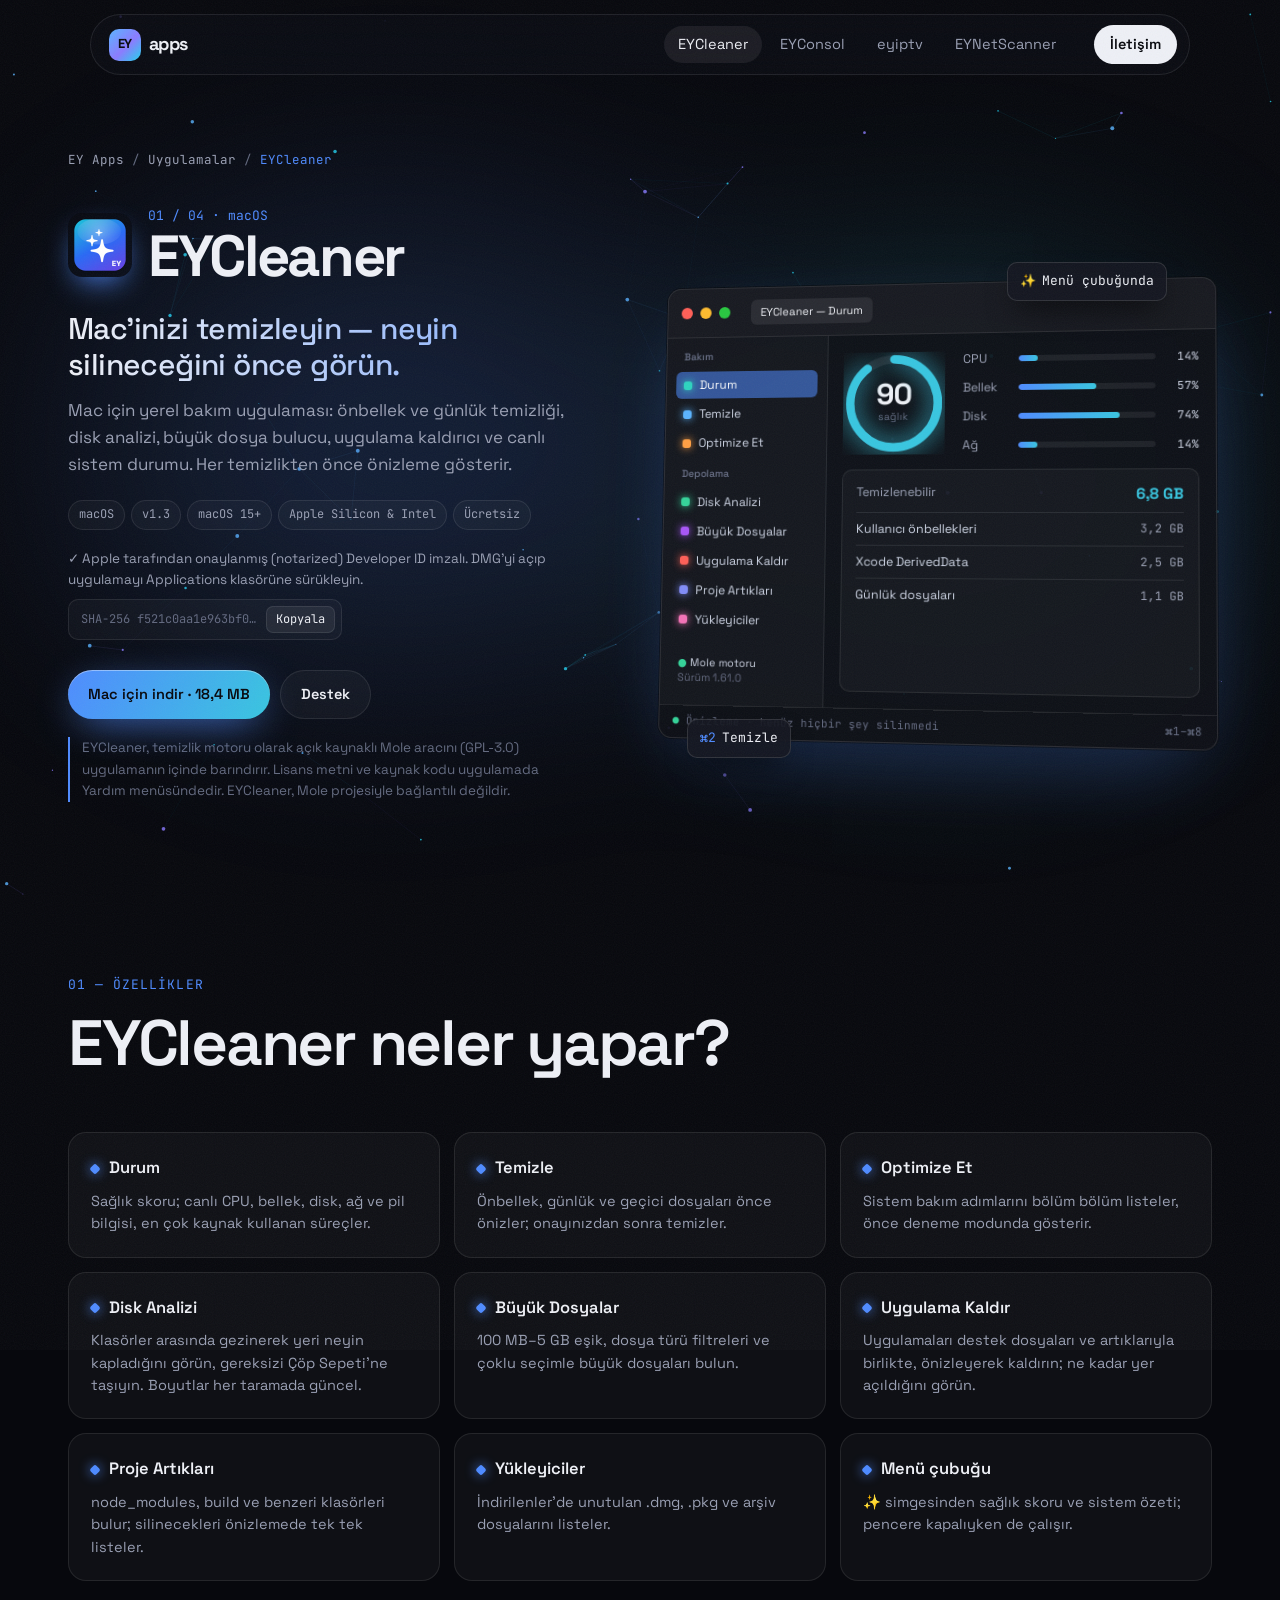
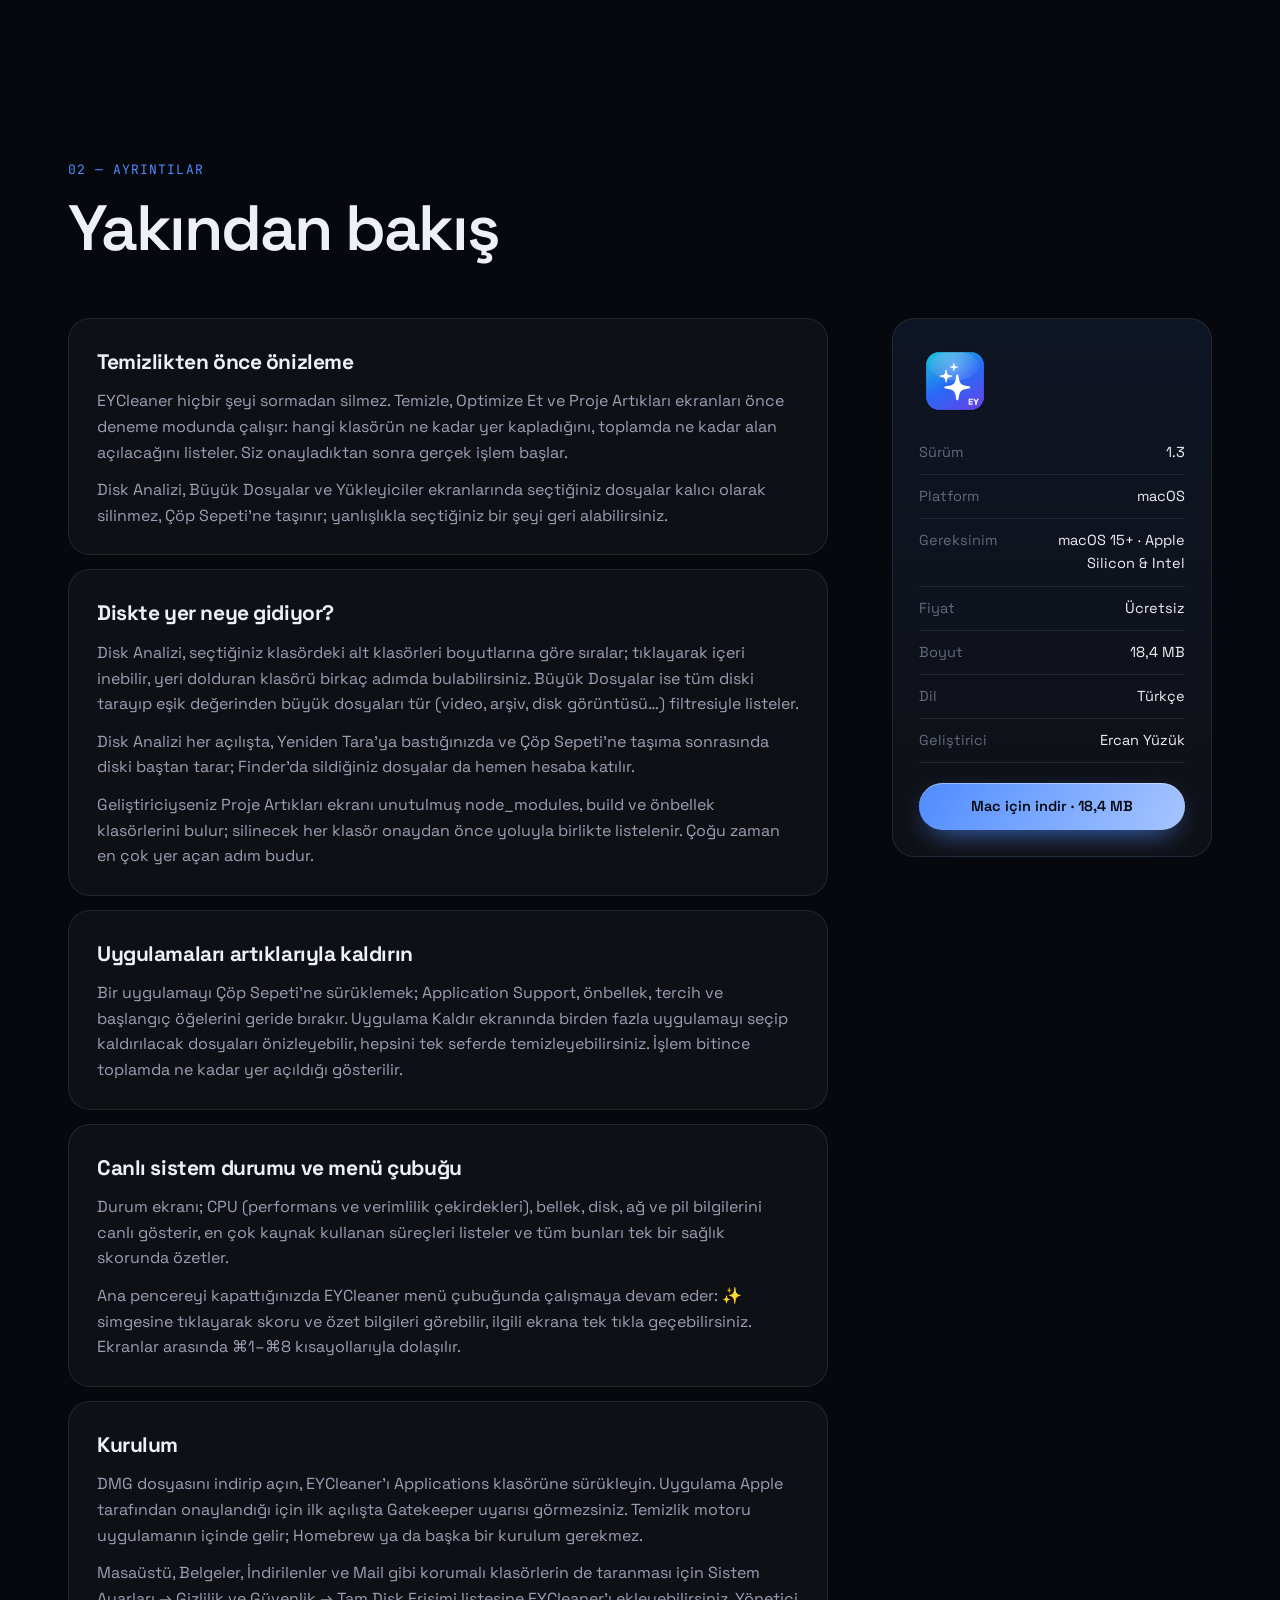
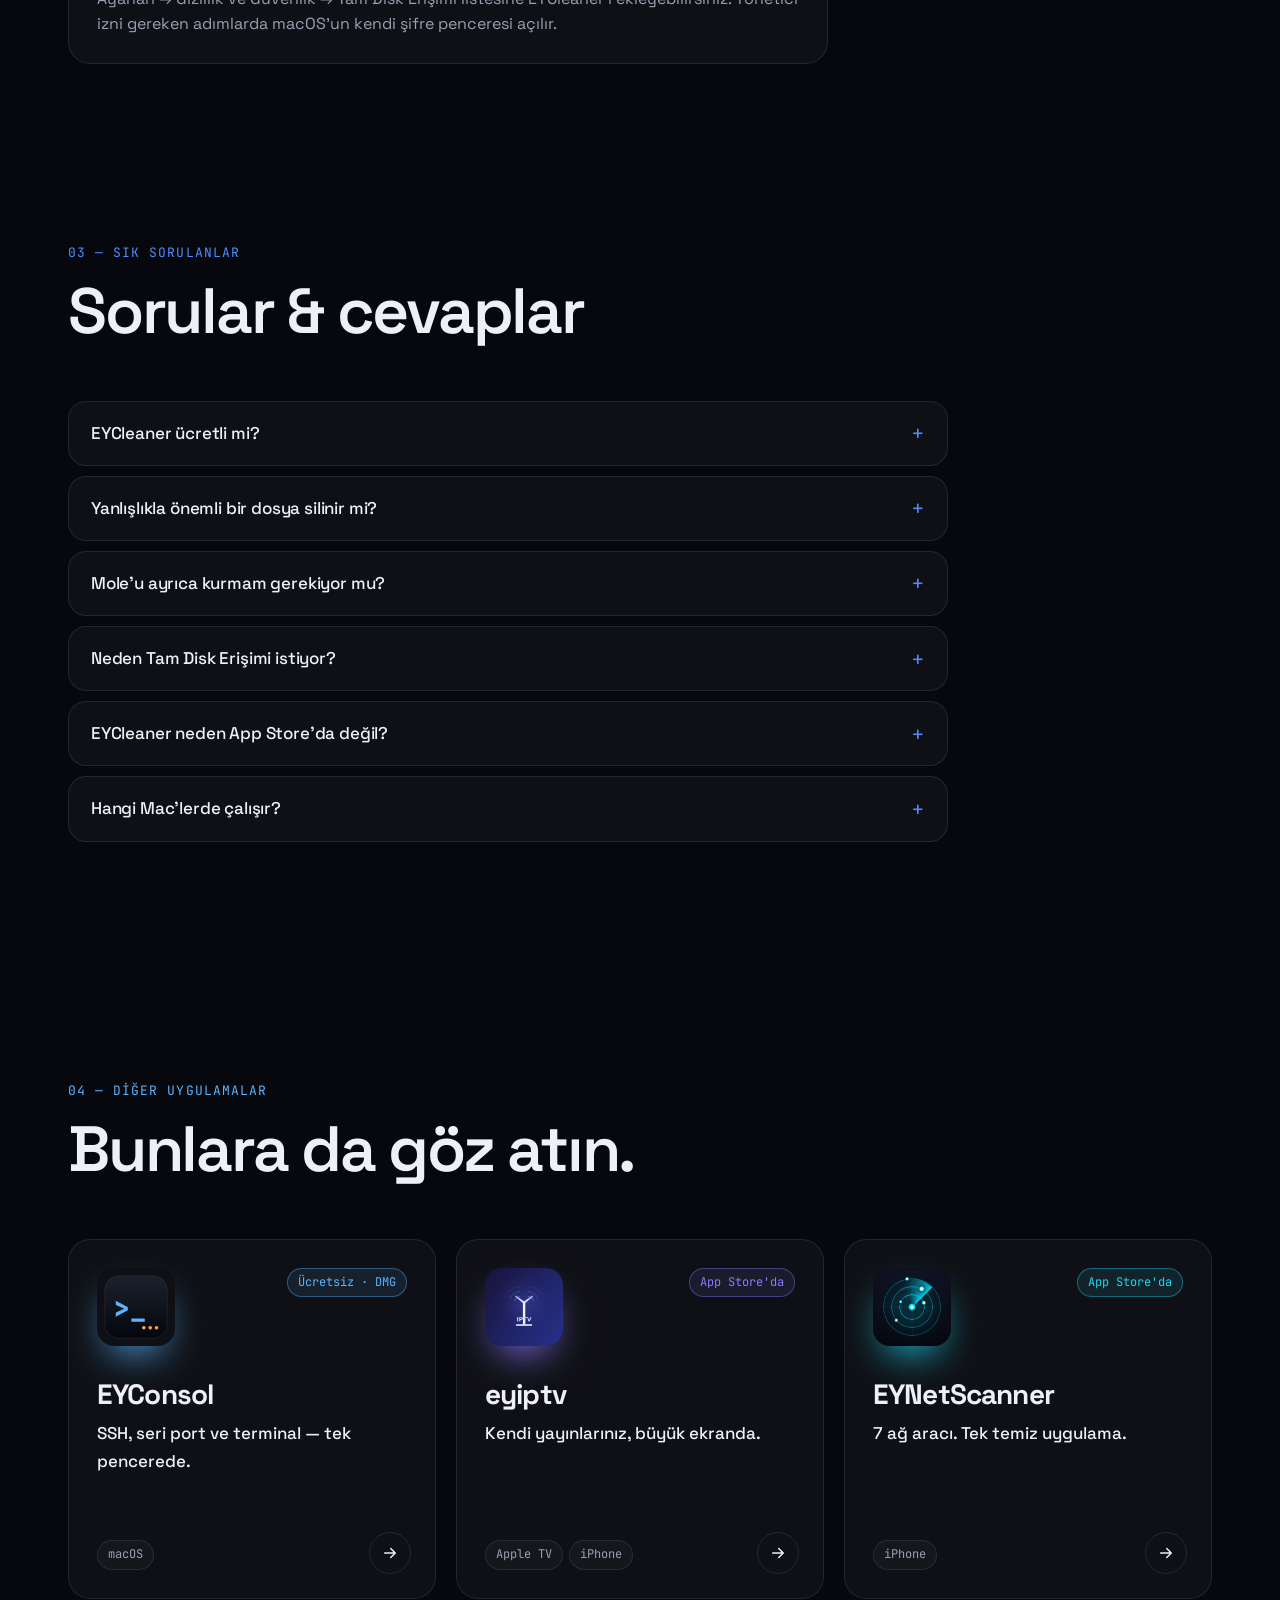
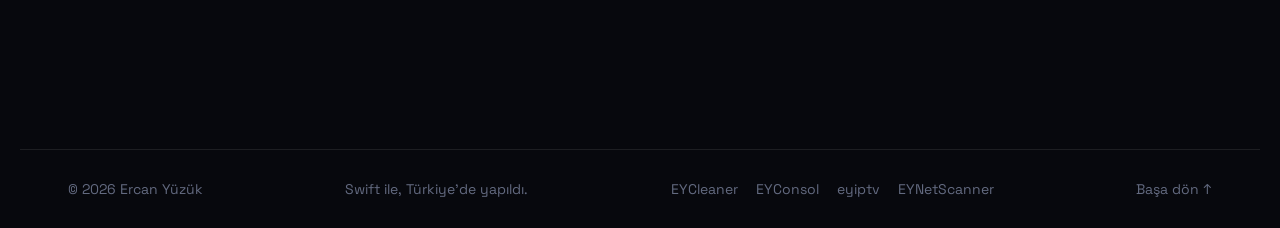
==== commit 717fcd74: "EYCleaner 1.3 DMG, eyiptv 1.1 (M3U, multiple playlists) Co-Authored-By: Claude Opus 5.5 <noreply@ant" ====
--- a/eycleaner/index.html
+++ b/eycleaner/index.html
@@ -29,7 +29,7 @@
   <link rel="preconnect" href="https://fonts.gstatic.com" crossorigin>
   <link href="https://fonts.googleapis.com/css2?family=JetBrains+Mono:wght@400;600&family=Space+Grotesk:wght@400;500;600;700&display=swap" rel="stylesheet">
   <link rel="stylesheet" href="/css/style.css">
-  <script type="application/ld+json">{"@context":"https://schema.org","@type":"SoftwareApplication","name":"EYCleaner","description":"Mac için yerel bakım uygulaması: önbellek ve günlük temizliği, disk analizi, büyük dosya bulucu, uygulama kaldırıcı ve canlı sistem durumu. Her temizlikten önce önizleme gösterir.","url":"https://apps.ercanyuzuk.com/eycleaner/","image":"https://apps.ercanyuzuk.com/assets/icons/eycleaner.png","applicationCategory":"UtilitiesApplication","operatingSystem":"macOS 15","softwareVersion":"1.2","inLanguage":"tr","author":{"@type":"Person","name":"Ercan Yüzük","url":"https://www.ercanyuzuk.com"},"offers":{"@type":"Offer","price":"0","priceCurrency":"USD"},"downloadUrl":"https://apps.ercanyuzuk.com/downloads/EYCleaner-1.2.dmg","fileSize":"18.4 MB","featureList":["Durum","Temizle","Optimize Et","Disk Analizi","Büyük Dosyalar","Uygulama Kaldır","Proje Artıkları","Yükleyiciler","Menü çubuğu"]}</script>
+  <script type="application/ld+json">{"@context":"https://schema.org","@type":"SoftwareApplication","name":"EYCleaner","description":"Mac için yerel bakım uygulaması: önbellek ve günlük temizliği, disk analizi, büyük dosya bulucu, uygulama kaldırıcı ve canlı sistem durumu. Her temizlikten önce önizleme gösterir.","url":"https://apps.ercanyuzuk.com/eycleaner/","image":"https://apps.ercanyuzuk.com/assets/icons/eycleaner.png","applicationCategory":"UtilitiesApplication","operatingSystem":"macOS 15","softwareVersion":"1.3","inLanguage":"tr","author":{"@type":"Person","name":"Ercan Yüzük","url":"https://www.ercanyuzuk.com"},"offers":{"@type":"Offer","price":"0","priceCurrency":"USD"},"downloadUrl":"https://apps.ercanyuzuk.com/downloads/EYCleaner-1.3.dmg","fileSize":"18.4 MB","featureList":["Durum","Temizle","Optimize Et","Disk Analizi","Büyük Dosyalar","Uygulama Kaldır","Proje Artıkları","Yükleyiciler","Menü çubuğu"]}</script>
   <script type="application/ld+json">{"@context":"https://schema.org","@type":"BreadcrumbList","itemListElement":[{"@type":"ListItem","position":1,"name":"EY Apps","item":"https://apps.ercanyuzuk.com/"},{"@type":"ListItem","position":2,"name":"EYCleaner","item":"https://apps.ercanyuzuk.com/eycleaner/"}]}</script>
   <script type="application/ld+json">{"@context":"https://schema.org","@type":"FAQPage","mainEntity":[{"@type":"Question","name":"EYCleaner ücretli mi?","acceptedAnswer":{"@type":"Answer","text":"Hayır. EYCleaner ücretsizdir; reklam, hesap ya da abonelik yoktur."}},{"@type":"Question","name":"Yanlışlıkla önemli bir dosya silinir mi?","acceptedAnswer":{"@type":"Answer","text":"Temizlik işlemleri önce önizleme olarak çalışır ve sizin onayınızı bekler. Disk Analizi, Büyük Dosyalar ve Yükleyiciler ekranlarında seçilen dosyalar Çöp Sepeti'ne taşınır, yani geri alınabilir."}},{"@type":"Question","name":"Mole'u ayrıca kurmam gerekiyor mu?","acceptedAnswer":{"@type":"Answer","text":"Hayır. Test edilmiş bir Mole sürümü uygulamanın içinde gelir. Sisteminizde Homebrew ile kurulu bir Mole varsa kullanılmaz; böylece güncellemeler EYCleaner'ı bozmaz."}},{"@type":"Question","name":"Neden Tam Disk Erişimi istiyor?","acceptedAnswer":{"@type":"Answer","text":"İstemez, isteğe bağlıdır. macOS, Masaüstü, Belgeler, İndirilenler ve Mail gibi klasörleri korur. Bu klasörlerin de taranmasını istiyorsanız EYCleaner'a Tam Disk Erişimi verebilirsiniz."}},{"@type":"Question","name":"EYCleaner neden App Store'da değil?","acceptedAnswer":{"@type":"Answer","text":"Önbellekleri temizlemek ve uygulama artıklarını kaldırmak için App Store'un zorunlu tuttuğu sandbox dışında çalışması gerekir. Bu yüzden Apple onaylı (notarized) DMG olarak buradan dağıtılır."}},{"@type":"Question","name":"Hangi Mac'lerde çalışır?","acceptedAnswer":{"@type":"Answer","text":"macOS 15 Sequoia ve sonrasını çalıştıran tüm Apple Silicon ve Intel Mac'lerde çalışır (universal uygulama)."}}]}</script>
 </head>
@@ -63,10 +63,10 @@
           </div>
           <p class="lead reveal">Mac&#39;inizi temizleyin — neyin silineceğini önce görün.</p>
           <p class="summary reveal">Mac için yerel bakım uygulaması: önbellek ve günlük temizliği, disk analizi, büyük dosya bulucu, uygulama kaldırıcı ve canlı sistem durumu. Her temizlikten önce önizleme gösterir.</p>
-          <div class="meta reveal"><span class="chip">macOS</span><span class="chip">v1.2</span><span class="chip">macOS 15+</span><span class="chip">Apple Silicon &amp; Intel</span><span class="chip">Ücretsiz</span></div>
-          <div class="dl-info reveal"><span>✓ Apple tarafından onaylanmış (notarized) Developer ID imzalı. DMG'yi açıp uygulamayı Applications klasörüne sürükleyin.</span><code title="SHA-256">SHA-256 f41e35b26cd5101d…<button type="button" data-copy="f41e35b26cd5101dac39969575e747dcbe1a692e4b95da323218ded7ad66526a">Kopyala</button></code></div>
+          <div class="meta reveal"><span class="chip">macOS</span><span class="chip">v1.3</span><span class="chip">macOS 15+</span><span class="chip">Apple Silicon &amp; Intel</span><span class="chip">Ücretsiz</span></div>
+          <div class="dl-info reveal"><span>✓ Apple tarafından onaylanmış (notarized) Developer ID imzalı. DMG'yi açıp uygulamayı Applications klasörüne sürükleyin.</span><code title="SHA-256">SHA-256 f521c0aa1e963bf0…<button type="button" data-copy="f521c0aa1e963bf0f6cafb21f689e2ce7a07b41ad7c1bda5649072dc23fbec4f">Kopyala</button></code></div>
           <div class="actions reveal">
-            <a class="btn btn-primary magnetic" href="/downloads/EYCleaner-1.2.dmg" download><span>Mac için indir · 18,4 MB</span></a>
+            <a class="btn btn-primary magnetic" href="/downloads/EYCleaner-1.3.dmg" download><span>Mac için indir · 18,4 MB</span></a>
             <a class="btn btn-ghost magnetic" href="mailto:ercanyuzuk@gmail.com?subject=EYCleaner"><span>Destek</span></a>
           </div>
           <p class="note reveal">EYCleaner, temizlik motoru olarak açık kaynaklı Mole aracını (GPL-3.0) uygulamanın içinde barındırır. Lisans metni ve kaynak kodu uygulamada Yardım menüsündedir. EYCleaner, Mole projesiyle bağlantılı değildir.</p>
@@ -108,10 +108,10 @@
         <div class="feature reveal" style="--d:0s"><h3>Durum</h3><p>Sağlık skoru; canlı CPU, bellek, disk, ağ ve pil bilgisi, en çok kaynak kullanan süreçler.</p></div>
         <div class="feature reveal" style="--d:0.07s"><h3>Temizle</h3><p>Önbellek, günlük ve geçici dosyaları önce önizler; onayınızdan sonra temizler.</p></div>
         <div class="feature reveal" style="--d:0.14s"><h3>Optimize Et</h3><p>Sistem bakım adımlarını bölüm bölüm listeler, önce deneme modunda gösterir.</p></div>
-        <div class="feature reveal" style="--d:0s"><h3>Disk Analizi</h3><p>Klasörler arasında gezinerek yeri neyin kapladığını görün, gereksizi Çöp Sepeti&#39;ne taşıyın.</p></div>
+        <div class="feature reveal" style="--d:0s"><h3>Disk Analizi</h3><p>Klasörler arasında gezinerek yeri neyin kapladığını görün, gereksizi Çöp Sepeti&#39;ne taşıyın. Boyutlar her taramada güncel.</p></div>
         <div class="feature reveal" style="--d:0.07s"><h3>Büyük Dosyalar</h3><p>100 MB–5 GB eşik, dosya türü filtreleri ve çoklu seçimle büyük dosyaları bulun.</p></div>
-        <div class="feature reveal" style="--d:0.14s"><h3>Uygulama Kaldır</h3><p>Uygulamaları destek dosyaları ve artıklarıyla birlikte, önizleyerek kaldırın.</p></div>
-        <div class="feature reveal" style="--d:0s"><h3>Proje Artıkları</h3><p>node_modules, build ve benzeri yeniden üretilebilir klasörleri bulup temizler.</p></div>
+        <div class="feature reveal" style="--d:0.14s"><h3>Uygulama Kaldır</h3><p>Uygulamaları destek dosyaları ve artıklarıyla birlikte, önizleyerek kaldırın; ne kadar yer açıldığını görün.</p></div>
+        <div class="feature reveal" style="--d:0s"><h3>Proje Artıkları</h3><p>node_modules, build ve benzeri klasörleri bulur; silinecekleri önizlemede tek tek listeler.</p></div>
         <div class="feature reveal" style="--d:0.07s"><h3>Yükleyiciler</h3><p>İndirilenler&#39;de unutulan .dmg, .pkg ve arşiv dosyalarını listeler.</p></div>
         <div class="feature reveal" style="--d:0.14s"><h3>Menü çubuğu</h3><p>✨ simgesinden sağlık skoru ve sistem özeti; pencere kapalıyken de çalışır.</p></div>
       </div>
@@ -125,15 +125,15 @@
       <div class="about-grid">
         <div class="about">
           <article class="about-block reveal"><h3>Temizlikten önce önizleme</h3><p>EYCleaner hiçbir şeyi sormadan silmez. Temizle, Optimize Et ve Proje Artıkları ekranları önce deneme modunda çalışır: hangi klasörün ne kadar yer kapladığını, toplamda ne kadar alan açılacağını listeler. Siz onayladıktan sonra gerçek işlem başlar.</p><p>Disk Analizi, Büyük Dosyalar ve Yükleyiciler ekranlarında seçtiğiniz dosyalar kalıcı olarak silinmez, Çöp Sepeti&#39;ne taşınır; yanlışlıkla seçtiğiniz bir şeyi geri alabilirsiniz.</p></article>
-          <article class="about-block reveal"><h3>Diskte yer neye gidiyor?</h3><p>Disk Analizi, seçtiğiniz klasördeki alt klasörleri boyutlarına göre sıralar; tıklayarak içeri inebilir, yeri dolduran klasörü birkaç adımda bulabilirsiniz. Büyük Dosyalar ise tüm diski tarayıp eşik değerinden büyük dosyaları tür (video, arşiv, disk görüntüsü…) filtresiyle listeler.</p><p>Geliştiriciyseniz Proje Artıkları ekranı unutulmuş node_modules, build ve önbellek klasörlerini bulur; çoğu zaman en çok yer açan adım budur.</p></article>
-          <article class="about-block reveal"><h3>Uygulamaları artıklarıyla kaldırın</h3><p>Bir uygulamayı Çöp Sepeti&#39;ne sürüklemek; Application Support, önbellek, tercih ve başlangıç öğelerini geride bırakır. Uygulama Kaldır ekranında birden fazla uygulamayı seçip kaldırılacak dosyaları önizleyebilir, hepsini tek seferde temizleyebilirsiniz.</p></article>
+          <article class="about-block reveal"><h3>Diskte yer neye gidiyor?</h3><p>Disk Analizi, seçtiğiniz klasördeki alt klasörleri boyutlarına göre sıralar; tıklayarak içeri inebilir, yeri dolduran klasörü birkaç adımda bulabilirsiniz. Büyük Dosyalar ise tüm diski tarayıp eşik değerinden büyük dosyaları tür (video, arşiv, disk görüntüsü…) filtresiyle listeler.</p><p>Disk Analizi her açılışta, Yeniden Tara&#39;ya bastığınızda ve Çöp Sepeti&#39;ne taşıma sonrasında diski baştan tarar; Finder&#39;da sildiğiniz dosyalar da hemen hesaba katılır.</p><p>Geliştiriciyseniz Proje Artıkları ekranı unutulmuş node_modules, build ve önbellek klasörlerini bulur; silinecek her klasör onaydan önce yoluyla birlikte listelenir. Çoğu zaman en çok yer açan adım budur.</p></article>
+          <article class="about-block reveal"><h3>Uygulamaları artıklarıyla kaldırın</h3><p>Bir uygulamayı Çöp Sepeti&#39;ne sürüklemek; Application Support, önbellek, tercih ve başlangıç öğelerini geride bırakır. Uygulama Kaldır ekranında birden fazla uygulamayı seçip kaldırılacak dosyaları önizleyebilir, hepsini tek seferde temizleyebilirsiniz. İşlem bitince toplamda ne kadar yer açıldığı gösterilir.</p></article>
           <article class="about-block reveal"><h3>Canlı sistem durumu ve menü çubuğu</h3><p>Durum ekranı; CPU (performans ve verimlilik çekirdekleri), bellek, disk, ağ ve pil bilgilerini canlı gösterir, en çok kaynak kullanan süreçleri listeler ve tüm bunları tek bir sağlık skorunda özetler.</p><p>Ana pencereyi kapattığınızda EYCleaner menü çubuğunda çalışmaya devam eder: ✨ simgesine tıklayarak skoru ve özet bilgileri görebilir, ilgili ekrana tek tıkla geçebilirsiniz. Ekranlar arasında ⌘1–⌘8 kısayollarıyla dolaşılır.</p></article>
           <article class="about-block reveal"><h3>Kurulum</h3><p>DMG dosyasını indirip açın, EYCleaner&#39;ı Applications klasörüne sürükleyin. Uygulama Apple tarafından onaylandığı için ilk açılışta Gatekeeper uyarısı görmezsiniz. Temizlik motoru uygulamanın içinde gelir; Homebrew ya da başka bir kurulum gerekmez.</p><p>Masaüstü, Belgeler, İndirilenler ve Mail gibi korumalı klasörlerin de taranması için Sistem Ayarları → Gizlilik ve Güvenlik → Tam Disk Erişimi listesine EYCleaner&#39;ı ekleyebilirsiniz. Yönetici izni gereken adımlarda macOS&#39;un kendi şifre penceresi açılır.</p></article>
         </div>
         <aside class="specs reveal" aria-label="Teknik bilgiler">
           <img src="/assets/icons/eycleaner.png" alt="" width="72" height="72" loading="lazy">
           <dl>
-            <div><dt>Sürüm</dt><dd>1.2</dd></div>
+            <div><dt>Sürüm</dt><dd>1.3</dd></div>
             <div><dt>Platform</dt><dd>macOS</dd></div>
             <div><dt>Gereksinim</dt><dd>macOS 15+ · Apple Silicon &amp; Intel</dd></div>
             <div><dt>Fiyat</dt><dd>Ücretsiz</dd></div>
@@ -141,7 +141,7 @@
             <div><dt>Dil</dt><dd>Türkçe</dd></div>
             <div><dt>Geliştirici</dt><dd>Ercan Yüzük</dd></div>
           </dl>
-          <div class="specs-actions"><a class="btn btn-primary magnetic" href="/downloads/EYCleaner-1.2.dmg" download><span>Mac için indir · 18,4 MB</span></a></div>
+          <div class="specs-actions"><a class="btn btn-primary magnetic" href="/downloads/EYCleaner-1.3.dmg" download><span>Mac için indir · 18,4 MB</span></a></div>
         </aside>
       </div>
     </section>
@@ -185,7 +185,7 @@
           </div>
           <h3>eyiptv</h3>
           <p class="tag">Kendi yayınlarınız, büyük ekranda.</p>
-          <p class="card-sum">Apple TV ve iPhone için sade, hızlı bir medya oynatıcı. Servis sağlayıcınızın bilgileriyle giriş yapın; canlı TV, film ve dizilerinize tek yerden ulaşın.</p>
+          <p class="card-sum">Apple TV ve iPhone için sade, hızlı bir medya oynatıcı. Servis sağlayıcınızın bilgileriyle ya da M3U playlist adresiyle giriş yapın; canlı TV, film ve dizilerinize tek yerden ulaşın.</p>
           <div class="platforms"><span class="chip">Apple TV</span><span class="chip">iPhone</span></div>
           <span class="arrow"><svg viewBox="0 0 24 24" width="18" height="18" aria-hidden="true"><path d="M5 12h14m0 0-6-6m6 6-6 6" fill="none" stroke="currentColor" stroke-width="2" stroke-linecap="round" stroke-linejoin="round"/></svg></span>
         </a>
--- a/css/style.css
+++ b/css/style.css
@@ -338,7 +338,7 @@
 .specs dl div { display: flex; justify-content: space-between; gap: 12px; padding: 10px 0; border-bottom: 1px solid var(--line); font-size: 14.5px; }
 .specs dt { color: var(--dim); }
 .specs dd { margin: 0; text-align: right; }
-.specs-actions { margin-top: 20px; }
+.specs-actions { margin-top: 20px; display: grid; gap: 10px; }
 .specs-actions .btn { width: 100%; justify-content: center; padding: 12px 18px; font-size: 14.5px; }
 .specs .btn-primary { background: linear-gradient(120deg, var(--a), color-mix(in srgb, var(--a) 50%, #fff)); box-shadow: 0 10px 30px -12px var(--a), inset 0 1px 0 rgba(255,255,255,.4); }
 
@@ -392,7 +392,7 @@
 .principle p { margin: 0; color: var(--muted); font-size: 15px; }
 
 /* ---------- roadmap ---------- */
-.roadmap { display: grid; grid-template-columns: repeat(3, 1fr); gap: 16px; }
+.roadmap { display: grid; grid-template-columns: repeat(2, 1fr); gap: 16px; }
 .soon {
   position: relative; padding: 28px; border-radius: var(--radius); min-height: 220px; display: flex; flex-direction: column;
   background: var(--card); overflow: hidden; isolation: isolate;
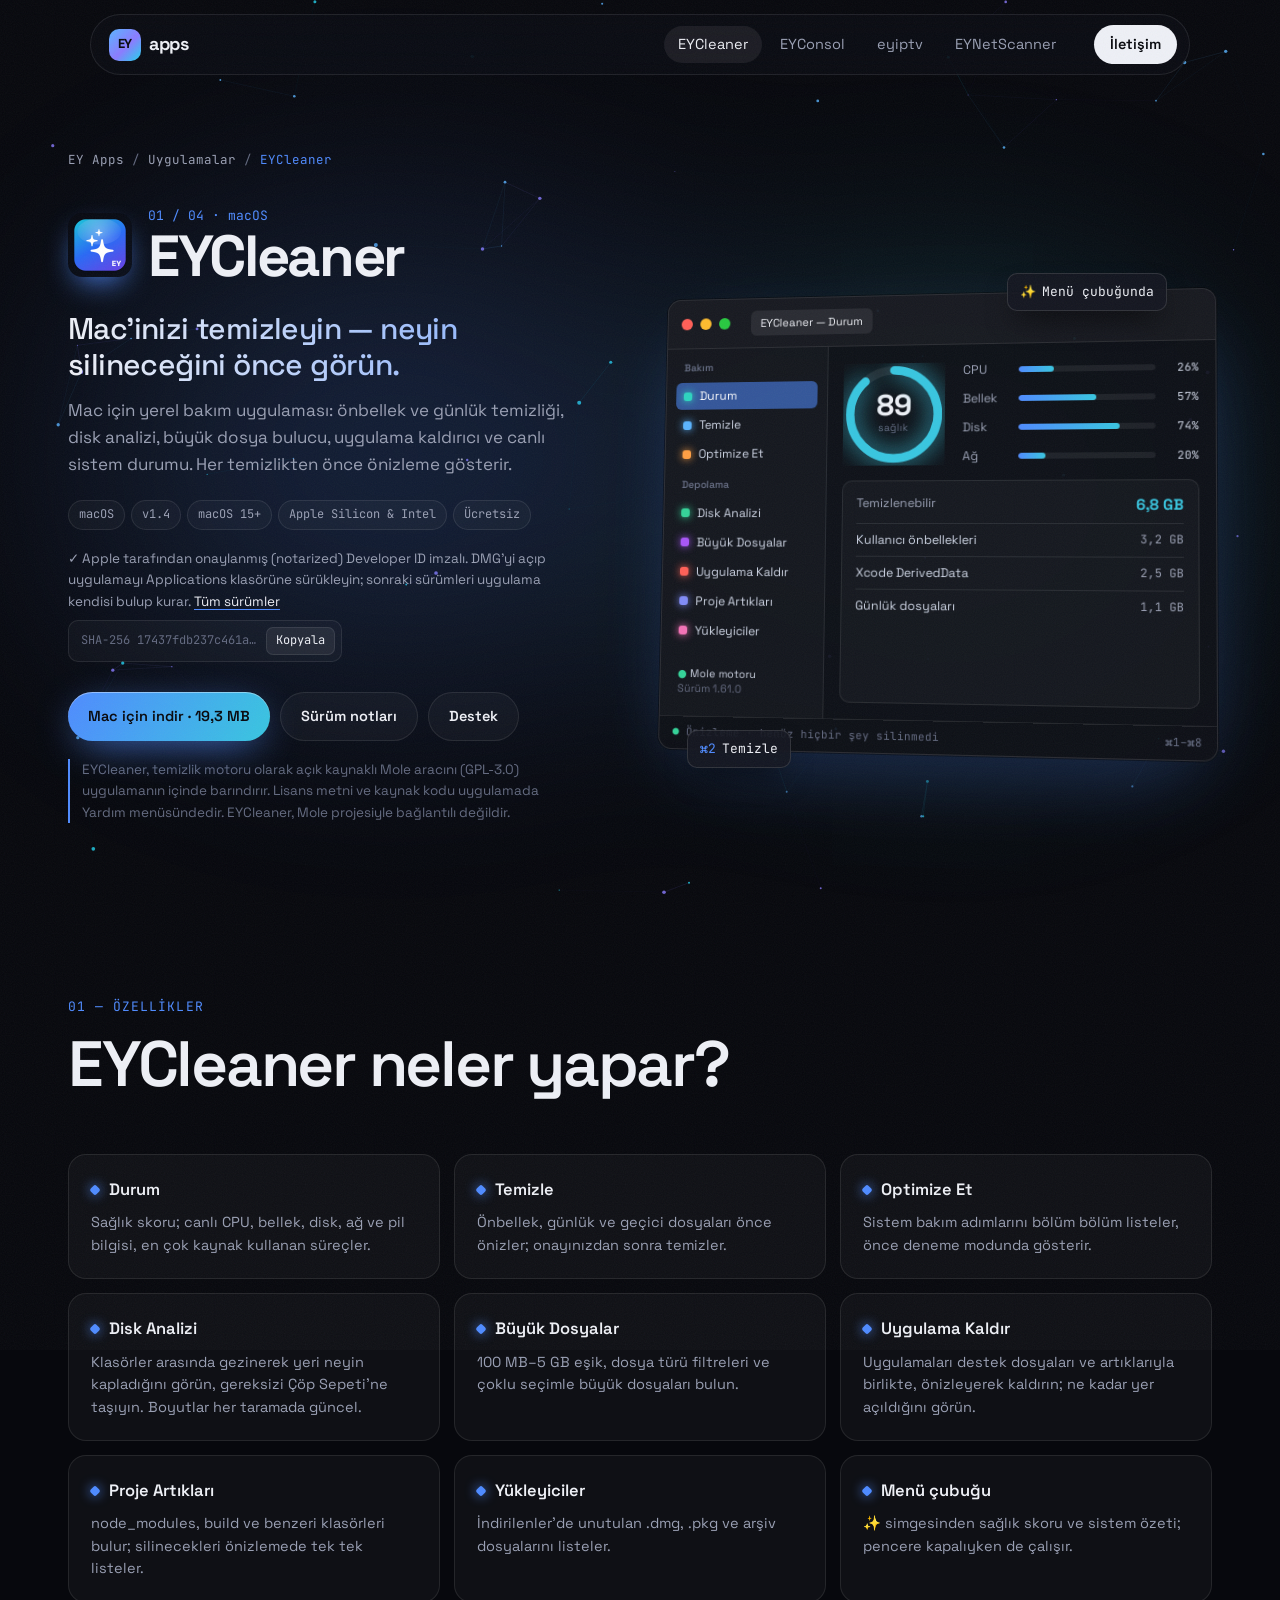
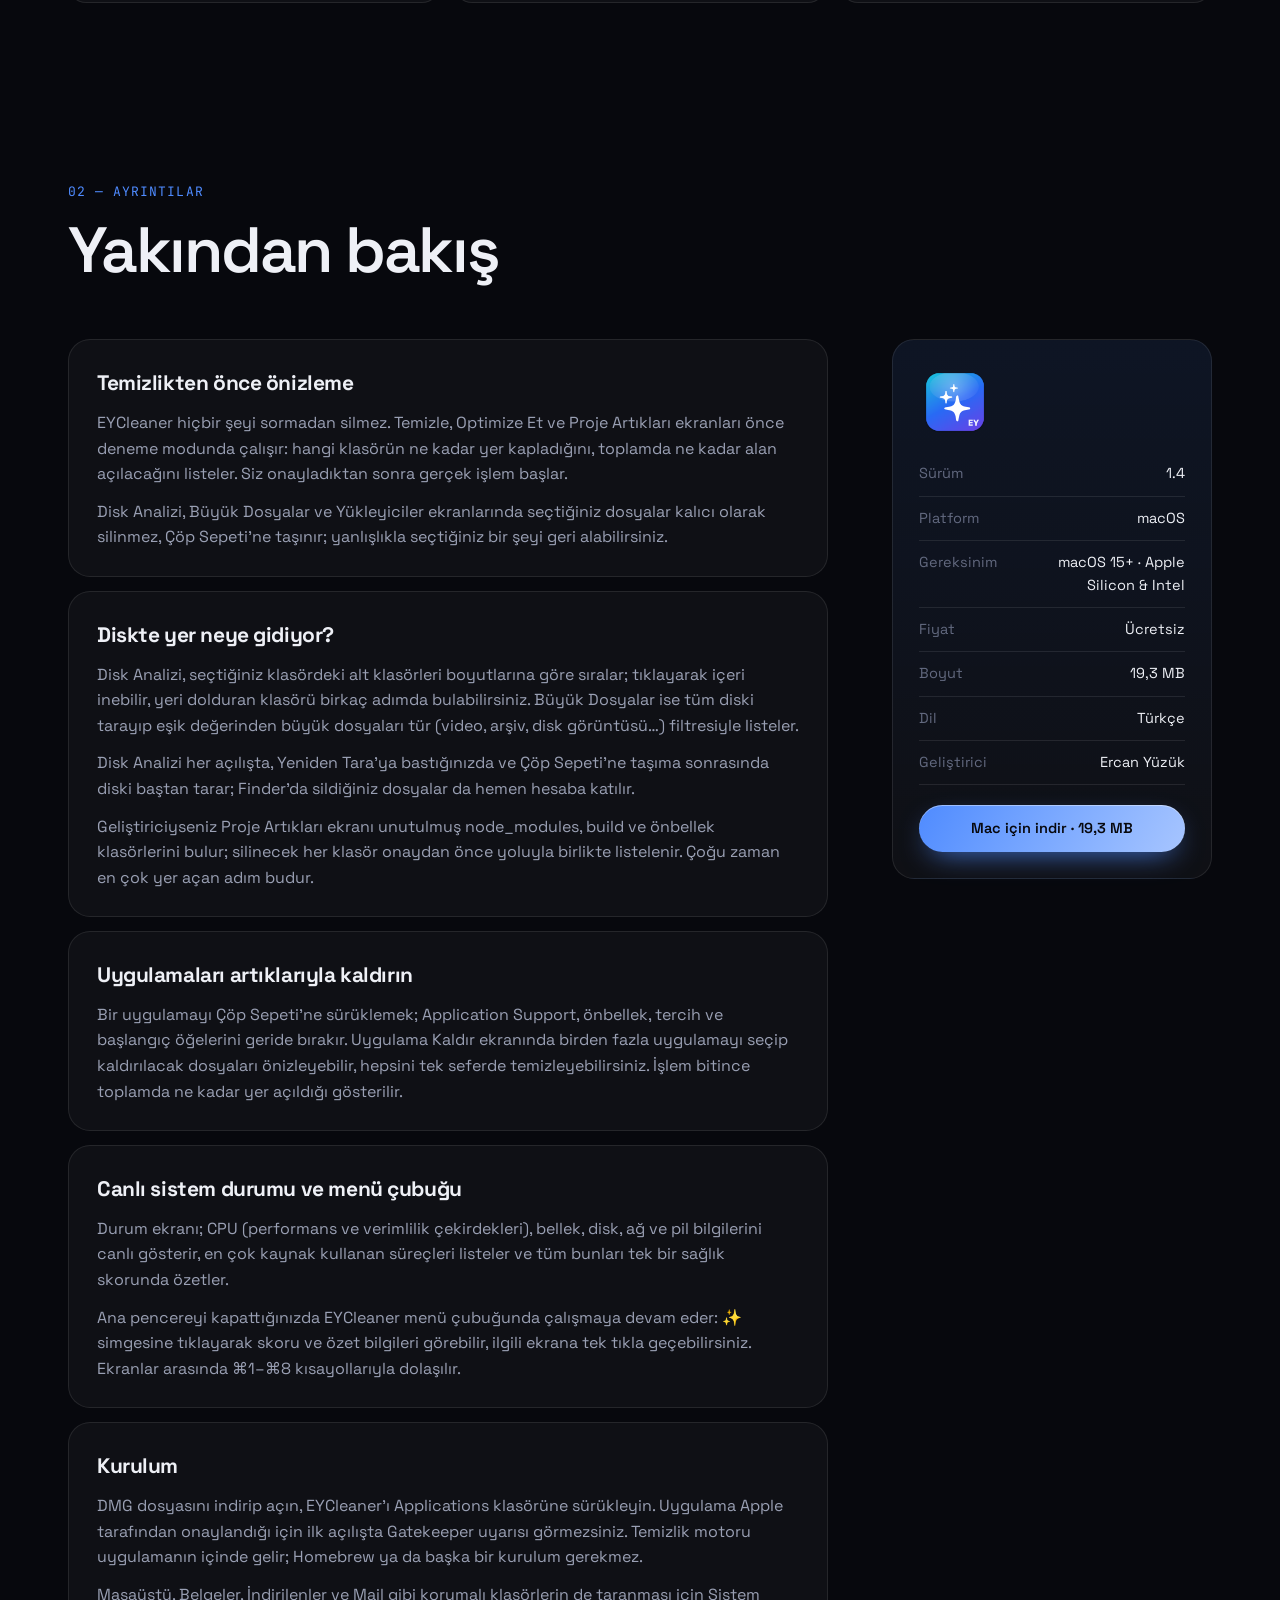
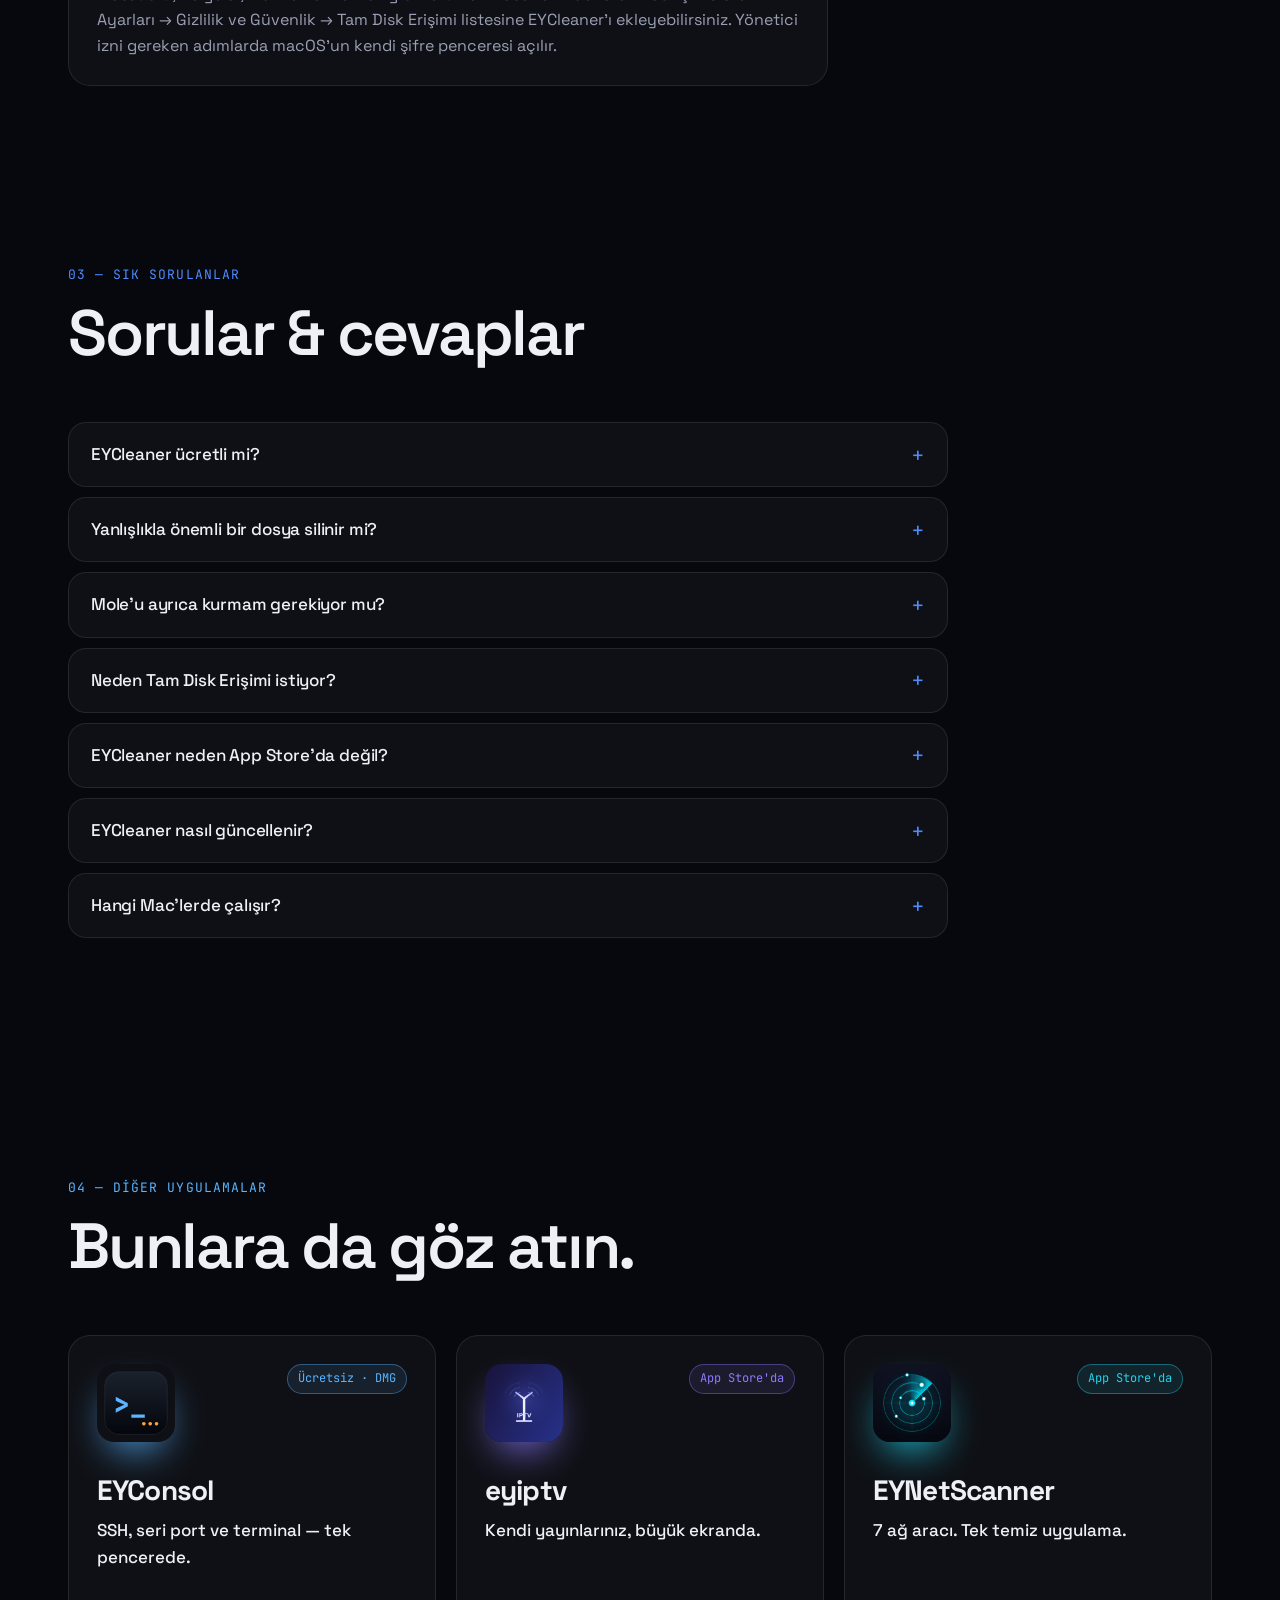
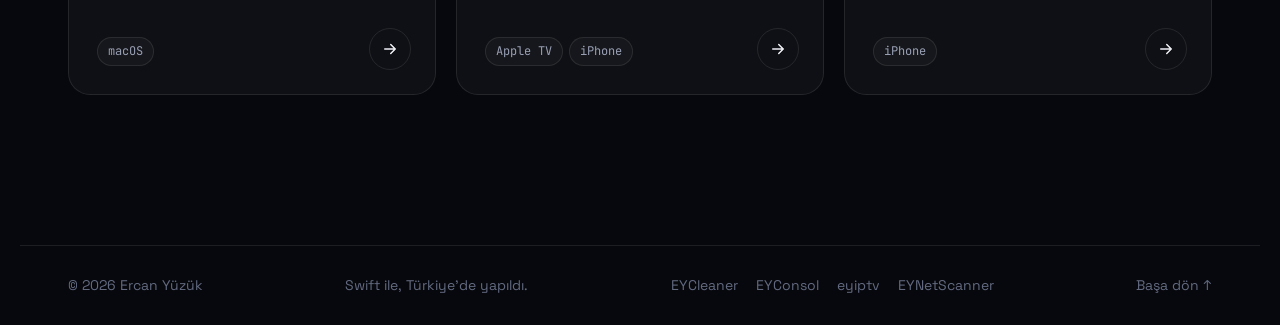
==== commit 79adcae6: "Serve EYCleaner/EYConsol DMGs from GitHub Releases (EYCleaner 1.4, EYConsol 0.2.0) Build fetches the" ====
--- a/eycleaner/index.html
+++ b/eycleaner/index.html
@@ -29,9 +29,9 @@
   <link rel="preconnect" href="https://fonts.gstatic.com" crossorigin>
   <link href="https://fonts.googleapis.com/css2?family=JetBrains+Mono:wght@400;600&family=Space+Grotesk:wght@400;500;600;700&display=swap" rel="stylesheet">
   <link rel="stylesheet" href="/css/style.css">
-  <script type="application/ld+json">{"@context":"https://schema.org","@type":"SoftwareApplication","name":"EYCleaner","description":"Mac için yerel bakım uygulaması: önbellek ve günlük temizliği, disk analizi, büyük dosya bulucu, uygulama kaldırıcı ve canlı sistem durumu. Her temizlikten önce önizleme gösterir.","url":"https://apps.ercanyuzuk.com/eycleaner/","image":"https://apps.ercanyuzuk.com/assets/icons/eycleaner.png","applicationCategory":"UtilitiesApplication","operatingSystem":"macOS 15","softwareVersion":"1.3","inLanguage":"tr","author":{"@type":"Person","name":"Ercan Yüzük","url":"https://www.ercanyuzuk.com"},"offers":{"@type":"Offer","price":"0","priceCurrency":"USD"},"downloadUrl":"https://apps.ercanyuzuk.com/downloads/EYCleaner-1.3.dmg","fileSize":"18.4 MB","featureList":["Durum","Temizle","Optimize Et","Disk Analizi","Büyük Dosyalar","Uygulama Kaldır","Proje Artıkları","Yükleyiciler","Menü çubuğu"]}</script>
+  <script type="application/ld+json">{"@context":"https://schema.org","@type":"SoftwareApplication","name":"EYCleaner","description":"Mac için yerel bakım uygulaması: önbellek ve günlük temizliği, disk analizi, büyük dosya bulucu, uygulama kaldırıcı ve canlı sistem durumu. Her temizlikten önce önizleme gösterir.","url":"https://apps.ercanyuzuk.com/eycleaner/","image":"https://apps.ercanyuzuk.com/assets/icons/eycleaner.png","applicationCategory":"UtilitiesApplication","operatingSystem":"macOS 15","softwareVersion":"1.4","inLanguage":"tr","author":{"@type":"Person","name":"Ercan Yüzük","url":"https://www.ercanyuzuk.com"},"offers":{"@type":"Offer","price":"0","priceCurrency":"USD"},"downloadUrl":"https://github.com/ercanyuzuk/eycleaner-releases/releases/download/v1.4/EYCleaner-1.4.dmg","fileSize":"19.3 MB","featureList":["Durum","Temizle","Optimize Et","Disk Analizi","Büyük Dosyalar","Uygulama Kaldır","Proje Artıkları","Yükleyiciler","Menü çubuğu"]}</script>
   <script type="application/ld+json">{"@context":"https://schema.org","@type":"BreadcrumbList","itemListElement":[{"@type":"ListItem","position":1,"name":"EY Apps","item":"https://apps.ercanyuzuk.com/"},{"@type":"ListItem","position":2,"name":"EYCleaner","item":"https://apps.ercanyuzuk.com/eycleaner/"}]}</script>
-  <script type="application/ld+json">{"@context":"https://schema.org","@type":"FAQPage","mainEntity":[{"@type":"Question","name":"EYCleaner ücretli mi?","acceptedAnswer":{"@type":"Answer","text":"Hayır. EYCleaner ücretsizdir; reklam, hesap ya da abonelik yoktur."}},{"@type":"Question","name":"Yanlışlıkla önemli bir dosya silinir mi?","acceptedAnswer":{"@type":"Answer","text":"Temizlik işlemleri önce önizleme olarak çalışır ve sizin onayınızı bekler. Disk Analizi, Büyük Dosyalar ve Yükleyiciler ekranlarında seçilen dosyalar Çöp Sepeti'ne taşınır, yani geri alınabilir."}},{"@type":"Question","name":"Mole'u ayrıca kurmam gerekiyor mu?","acceptedAnswer":{"@type":"Answer","text":"Hayır. Test edilmiş bir Mole sürümü uygulamanın içinde gelir. Sisteminizde Homebrew ile kurulu bir Mole varsa kullanılmaz; böylece güncellemeler EYCleaner'ı bozmaz."}},{"@type":"Question","name":"Neden Tam Disk Erişimi istiyor?","acceptedAnswer":{"@type":"Answer","text":"İstemez, isteğe bağlıdır. macOS, Masaüstü, Belgeler, İndirilenler ve Mail gibi klasörleri korur. Bu klasörlerin de taranmasını istiyorsanız EYCleaner'a Tam Disk Erişimi verebilirsiniz."}},{"@type":"Question","name":"EYCleaner neden App Store'da değil?","acceptedAnswer":{"@type":"Answer","text":"Önbellekleri temizlemek ve uygulama artıklarını kaldırmak için App Store'un zorunlu tuttuğu sandbox dışında çalışması gerekir. Bu yüzden Apple onaylı (notarized) DMG olarak buradan dağıtılır."}},{"@type":"Question","name":"Hangi Mac'lerde çalışır?","acceptedAnswer":{"@type":"Answer","text":"macOS 15 Sequoia ve sonrasını çalıştıran tüm Apple Silicon ve Intel Mac'lerde çalışır (universal uygulama)."}}]}</script>
+  <script type="application/ld+json">{"@context":"https://schema.org","@type":"FAQPage","mainEntity":[{"@type":"Question","name":"EYCleaner ücretli mi?","acceptedAnswer":{"@type":"Answer","text":"Hayır. EYCleaner ücretsizdir; reklam, hesap ya da abonelik yoktur."}},{"@type":"Question","name":"Yanlışlıkla önemli bir dosya silinir mi?","acceptedAnswer":{"@type":"Answer","text":"Temizlik işlemleri önce önizleme olarak çalışır ve sizin onayınızı bekler. Disk Analizi, Büyük Dosyalar ve Yükleyiciler ekranlarında seçilen dosyalar Çöp Sepeti'ne taşınır, yani geri alınabilir."}},{"@type":"Question","name":"Mole'u ayrıca kurmam gerekiyor mu?","acceptedAnswer":{"@type":"Answer","text":"Hayır. Test edilmiş bir Mole sürümü uygulamanın içinde gelir. Sisteminizde Homebrew ile kurulu bir Mole varsa kullanılmaz; böylece güncellemeler EYCleaner'ı bozmaz."}},{"@type":"Question","name":"Neden Tam Disk Erişimi istiyor?","acceptedAnswer":{"@type":"Answer","text":"İstemez, isteğe bağlıdır. macOS, Masaüstü, Belgeler, İndirilenler ve Mail gibi klasörleri korur. Bu klasörlerin de taranmasını istiyorsanız EYCleaner'a Tam Disk Erişimi verebilirsiniz."}},{"@type":"Question","name":"EYCleaner neden App Store'da değil?","acceptedAnswer":{"@type":"Answer","text":"Önbellekleri temizlemek ve uygulama artıklarını kaldırmak için App Store'un zorunlu tuttuğu sandbox dışında çalışması gerekir. Bu yüzden Apple onaylı (notarized) DMG olarak buradan dağıtılır."}},{"@type":"Question","name":"EYCleaner nasıl güncellenir?","acceptedAnswer":{"@type":"Answer","text":"1.4 ve sonraki sürümler yeni sürümü kendisi denetler: açılışta ve çalışırken saatte bir. Yeni sürüm varsa bildirim gösterir; Yükle dediğinizde indirir, doğrular, kurar ve yeniden başlatır. Elle denetlemek için EYCleaner menüsünden ya da menü çubuğundan Güncellemeleri Denetle'yi seçin. 1.3 veya öncesini kullanıyorsanız güncel sürümü bu sayfadan bir kez elle kurun."}},{"@type":"Question","name":"Hangi Mac'lerde çalışır?","acceptedAnswer":{"@type":"Answer","text":"macOS 15 Sequoia ve sonrasını çalıştıran tüm Apple Silicon ve Intel Mac'lerde çalışır (universal uygulama)."}}]}</script>
 </head>
 <body>
   <canvas id="bg" aria-hidden="true"></canvas>
@@ -63,10 +63,11 @@
           </div>
           <p class="lead reveal">Mac&#39;inizi temizleyin — neyin silineceğini önce görün.</p>
           <p class="summary reveal">Mac için yerel bakım uygulaması: önbellek ve günlük temizliği, disk analizi, büyük dosya bulucu, uygulama kaldırıcı ve canlı sistem durumu. Her temizlikten önce önizleme gösterir.</p>
-          <div class="meta reveal"><span class="chip">macOS</span><span class="chip">v1.3</span><span class="chip">macOS 15+</span><span class="chip">Apple Silicon &amp; Intel</span><span class="chip">Ücretsiz</span></div>
-          <div class="dl-info reveal"><span>✓ Apple tarafından onaylanmış (notarized) Developer ID imzalı. DMG'yi açıp uygulamayı Applications klasörüne sürükleyin.</span><code title="SHA-256">SHA-256 f521c0aa1e963bf0…<button type="button" data-copy="f521c0aa1e963bf0f6cafb21f689e2ce7a07b41ad7c1bda5649072dc23fbec4f">Kopyala</button></code></div>
+          <div class="meta reveal"><span class="chip">macOS</span><span class="chip">v1.4</span><span class="chip">macOS 15+</span><span class="chip">Apple Silicon &amp; Intel</span><span class="chip">Ücretsiz</span></div>
+          <div class="dl-info reveal"><span>✓ Apple tarafından onaylanmış (notarized) Developer ID imzalı. DMG'yi açıp uygulamayı Applications klasörüne sürükleyin; sonraki sürümleri uygulama kendisi bulup kurar. <a href="https://github.com/ercanyuzuk/eycleaner-releases/releases" target="_blank" rel="noopener">Tüm sürümler</a></span><code title="SHA-256">SHA-256 17437fdb237c461a…<button type="button" data-copy="17437fdb237c461a80b14ddeb4a8aca21a08664ff86c9d85bd39fceb0a90348c">Kopyala</button></code></div>
           <div class="actions reveal">
-            <a class="btn btn-primary magnetic" href="/downloads/EYCleaner-1.3.dmg" download><span>Mac için indir · 18,4 MB</span></a>
+            <a class="btn btn-primary magnetic" href="https://github.com/ercanyuzuk/eycleaner-releases/releases/download/v1.4/EYCleaner-1.4.dmg"><span>Mac için indir · 19,3 MB</span></a>
+            <a class="btn btn-ghost magnetic" href="https://github.com/ercanyuzuk/eycleaner-releases/releases/tag/v1.4" target="_blank" rel="noopener"><span>Sürüm notları</span></a>
             <a class="btn btn-ghost magnetic" href="mailto:ercanyuzuk@gmail.com?subject=EYCleaner"><span>Destek</span></a>
           </div>
           <p class="note reveal">EYCleaner, temizlik motoru olarak açık kaynaklı Mole aracını (GPL-3.0) uygulamanın içinde barındırır. Lisans metni ve kaynak kodu uygulamada Yardım menüsündedir. EYCleaner, Mole projesiyle bağlantılı değildir.</p>
@@ -133,15 +134,15 @@
         <aside class="specs reveal" aria-label="Teknik bilgiler">
           <img src="/assets/icons/eycleaner.png" alt="" width="72" height="72" loading="lazy">
           <dl>
-            <div><dt>Sürüm</dt><dd>1.3</dd></div>
+            <div><dt>Sürüm</dt><dd>1.4</dd></div>
             <div><dt>Platform</dt><dd>macOS</dd></div>
             <div><dt>Gereksinim</dt><dd>macOS 15+ · Apple Silicon &amp; Intel</dd></div>
             <div><dt>Fiyat</dt><dd>Ücretsiz</dd></div>
-            <div><dt>Boyut</dt><dd>18,4 MB</dd></div>
+            <div><dt>Boyut</dt><dd>19,3 MB</dd></div>
             <div><dt>Dil</dt><dd>Türkçe</dd></div>
             <div><dt>Geliştirici</dt><dd>Ercan Yüzük</dd></div>
           </dl>
-          <div class="specs-actions"><a class="btn btn-primary magnetic" href="/downloads/EYCleaner-1.3.dmg" download><span>Mac için indir · 18,4 MB</span></a></div>
+          <div class="specs-actions"><a class="btn btn-primary magnetic" href="https://github.com/ercanyuzuk/eycleaner-releases/releases/download/v1.4/EYCleaner-1.4.dmg"><span>Mac için indir · 19,3 MB</span></a></div>
         </aside>
       </div>
     </section>
@@ -157,6 +158,7 @@
         <details class="reveal"><summary><h3>Mole&#39;u ayrıca kurmam gerekiyor mu?</h3></summary><p>Hayır. Test edilmiş bir Mole sürümü uygulamanın içinde gelir. Sisteminizde Homebrew ile kurulu bir Mole varsa kullanılmaz; böylece güncellemeler EYCleaner&#39;ı bozmaz.</p></details>
         <details class="reveal"><summary><h3>Neden Tam Disk Erişimi istiyor?</h3></summary><p>İstemez, isteğe bağlıdır. macOS, Masaüstü, Belgeler, İndirilenler ve Mail gibi klasörleri korur. Bu klasörlerin de taranmasını istiyorsanız EYCleaner&#39;a Tam Disk Erişimi verebilirsiniz.</p></details>
         <details class="reveal"><summary><h3>EYCleaner neden App Store&#39;da değil?</h3></summary><p>Önbellekleri temizlemek ve uygulama artıklarını kaldırmak için App Store&#39;un zorunlu tuttuğu sandbox dışında çalışması gerekir. Bu yüzden Apple onaylı (notarized) DMG olarak buradan dağıtılır.</p></details>
+        <details class="reveal"><summary><h3>EYCleaner nasıl güncellenir?</h3></summary><p>1.4 ve sonraki sürümler yeni sürümü kendisi denetler: açılışta ve çalışırken saatte bir. Yeni sürüm varsa bildirim gösterir; Yükle dediğinizde indirir, doğrular, kurar ve yeniden başlatır. Elle denetlemek için EYCleaner menüsünden ya da menü çubuğundan Güncellemeleri Denetle&#39;yi seçin. 1.3 veya öncesini kullanıyorsanız güncel sürümü bu sayfadan bir kez elle kurun.</p></details>
         <details class="reveal"><summary><h3>Hangi Mac&#39;lerde çalışır?</h3></summary><p>macOS 15 Sequoia ve sonrasını çalıştıran tüm Apple Silicon ve Intel Mac&#39;lerde çalışır (universal uygulama).</p></details>
       </div>
     </section>
--- a/css/style.css
+++ b/css/style.css
@@ -224,6 +224,7 @@
 .dl-info code { display: inline-flex; align-items: center; gap: 10px; width: fit-content; max-width: 100%; font-family: var(--mono); font-size: 12px; color: var(--dim); padding: 6px 6px 6px 12px; border: 1px solid var(--line); border-radius: 10px; background: rgba(255,255,255,.03); }
 .dl-info button { font: inherit; color: var(--text); background: var(--card-hi); border: 1px solid var(--line); border-radius: 7px; padding: 3px 9px; cursor: pointer; }
 .dl-info button:hover { border-color: var(--a); }
+.dl-info a { color: var(--text); text-decoration: underline; text-decoration-color: var(--a); text-underline-offset: 3px; }
 .app .actions { display: flex; flex-wrap: wrap; gap: 10px; margin-top: 30px; }
 .app .btn-primary { background: linear-gradient(120deg, var(--a), var(--a2)); box-shadow: 0 10px 40px -12px var(--a), inset 0 1px 0 rgba(255,255,255,.4); }
 .app .btn { padding: 12px 20px; font-size: 14.5px; }
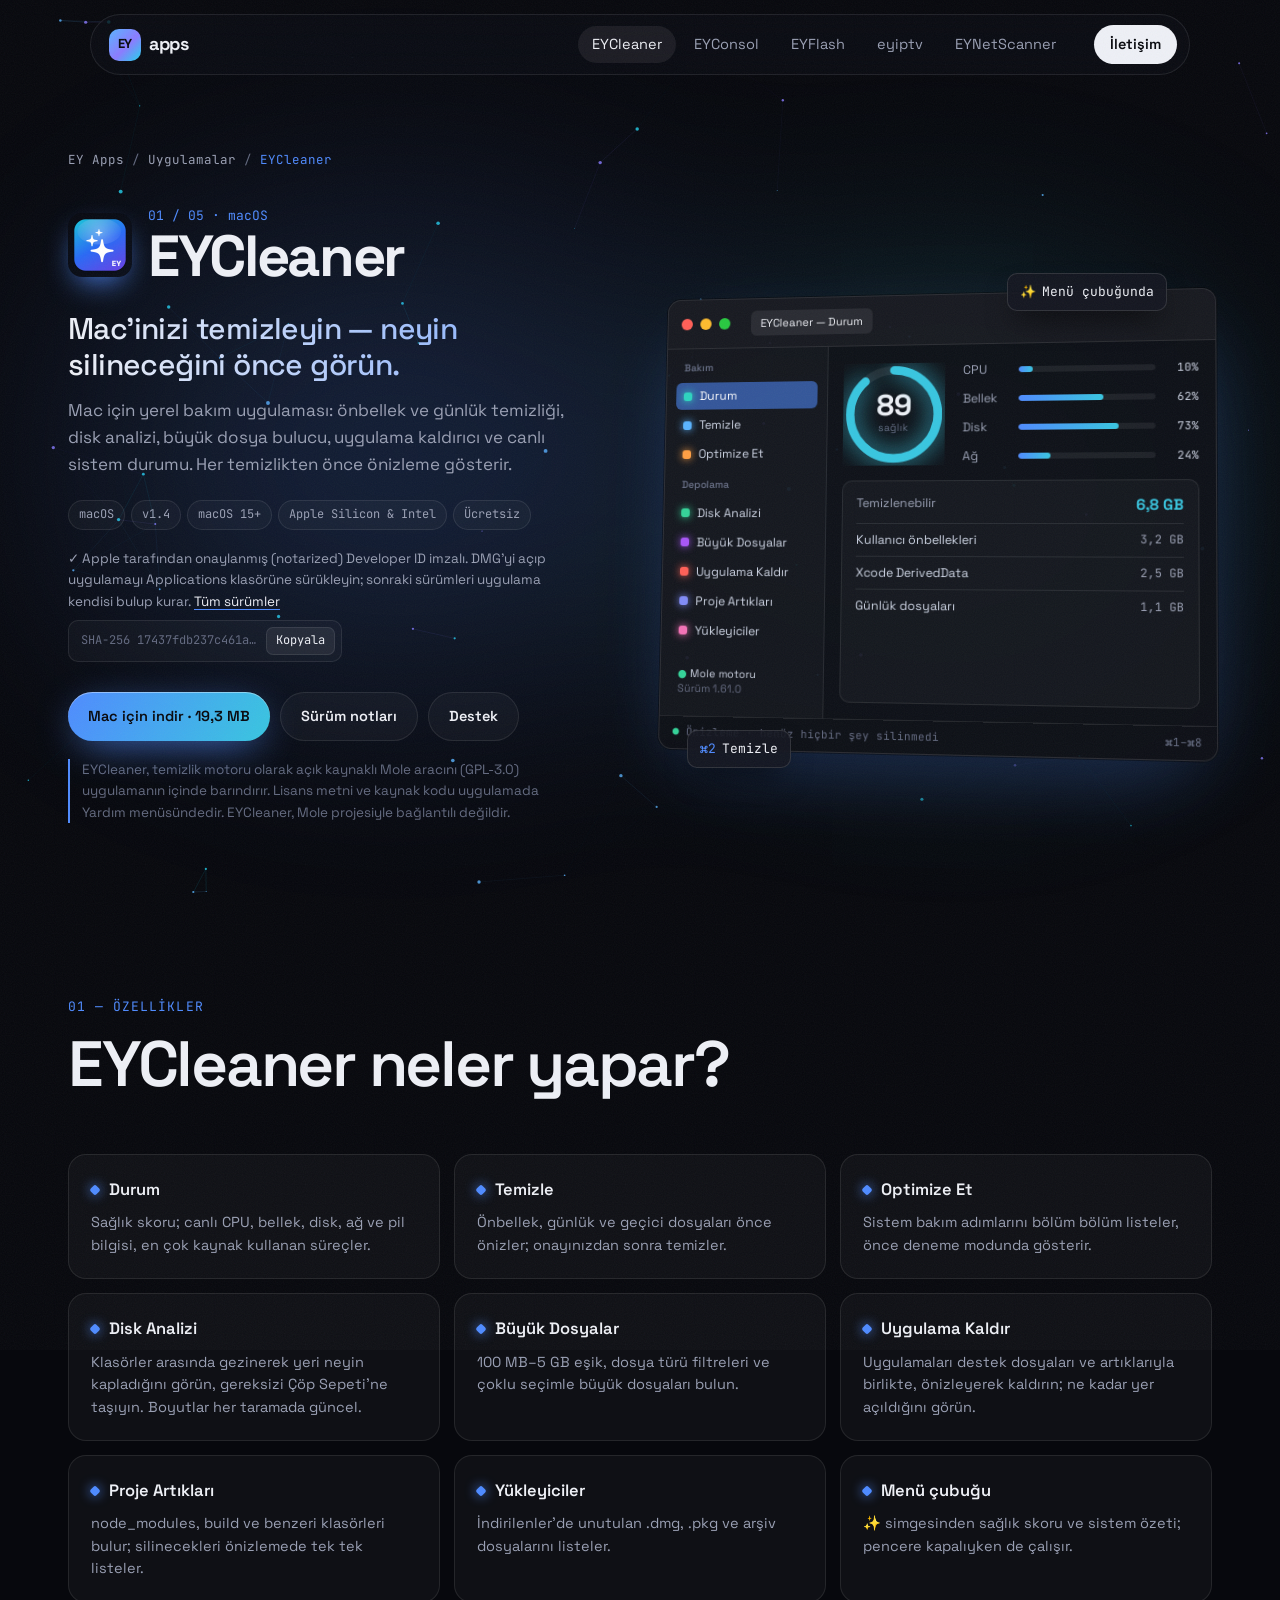
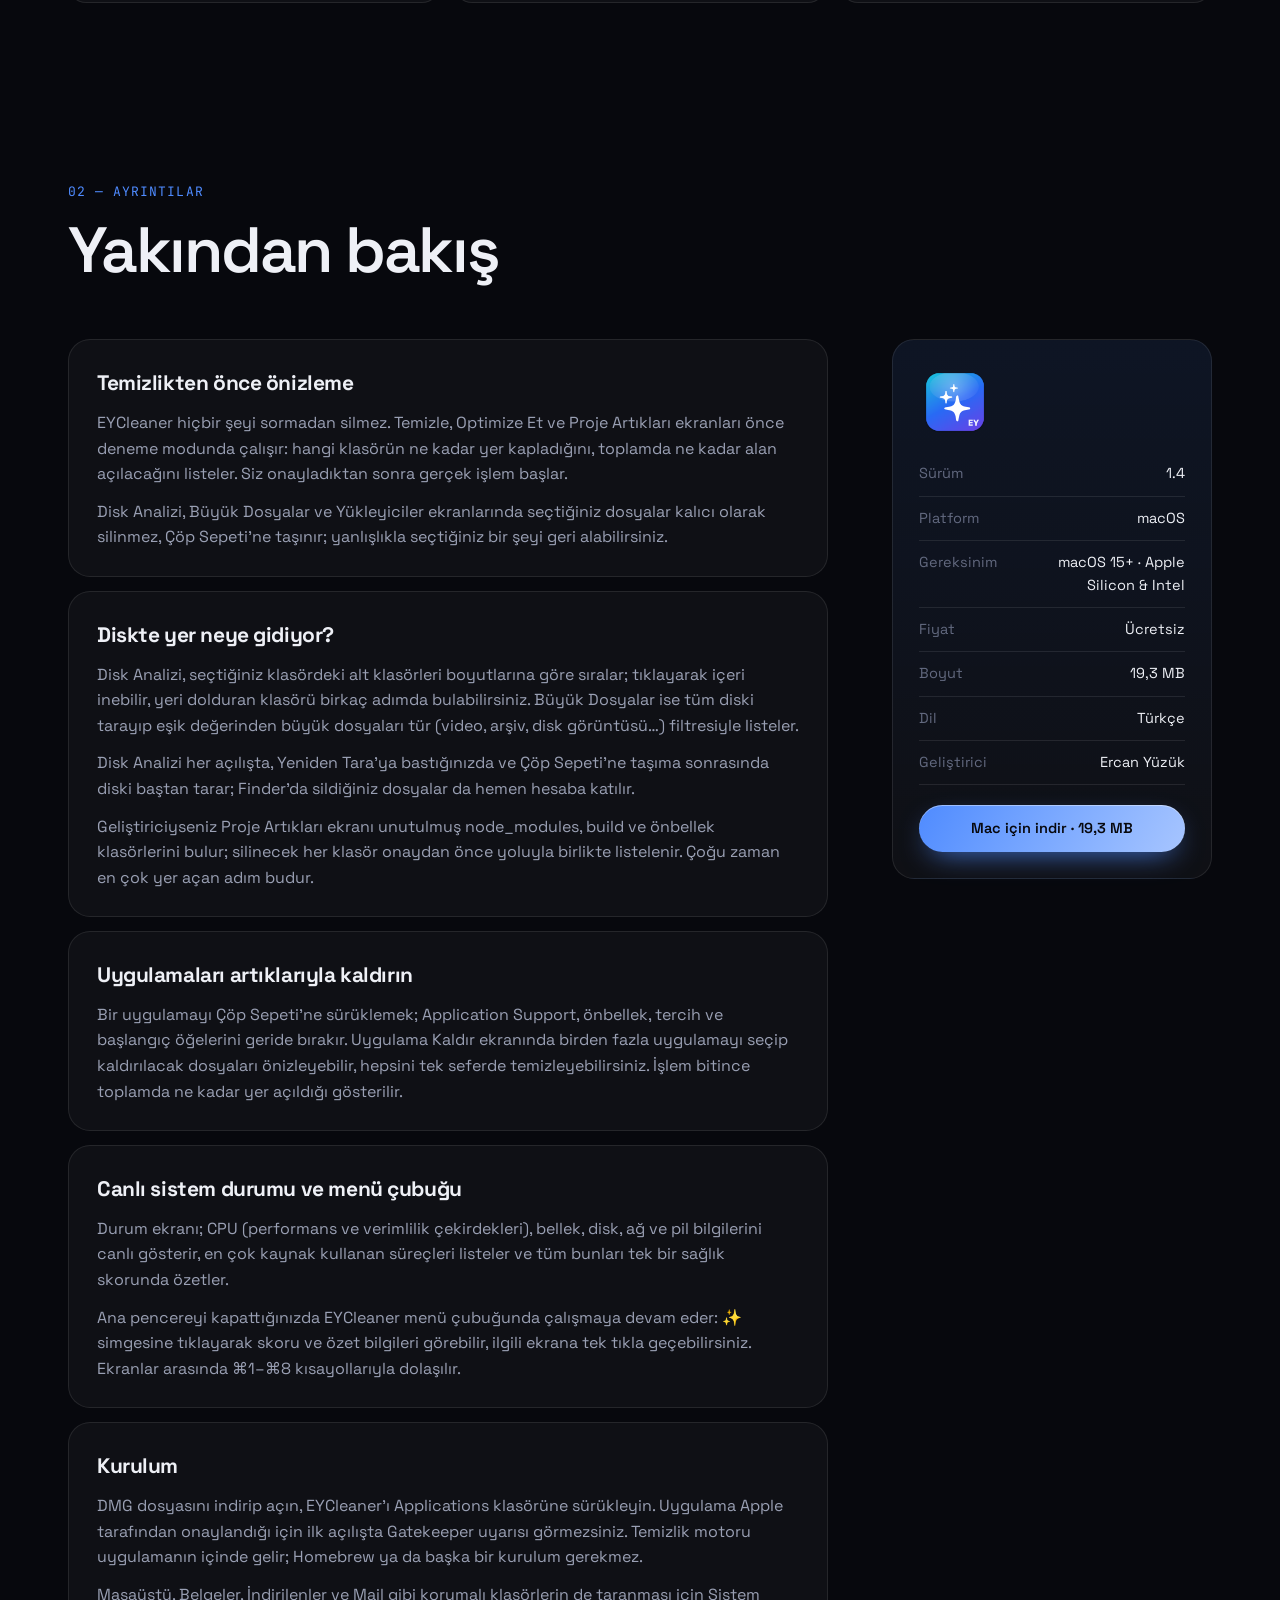
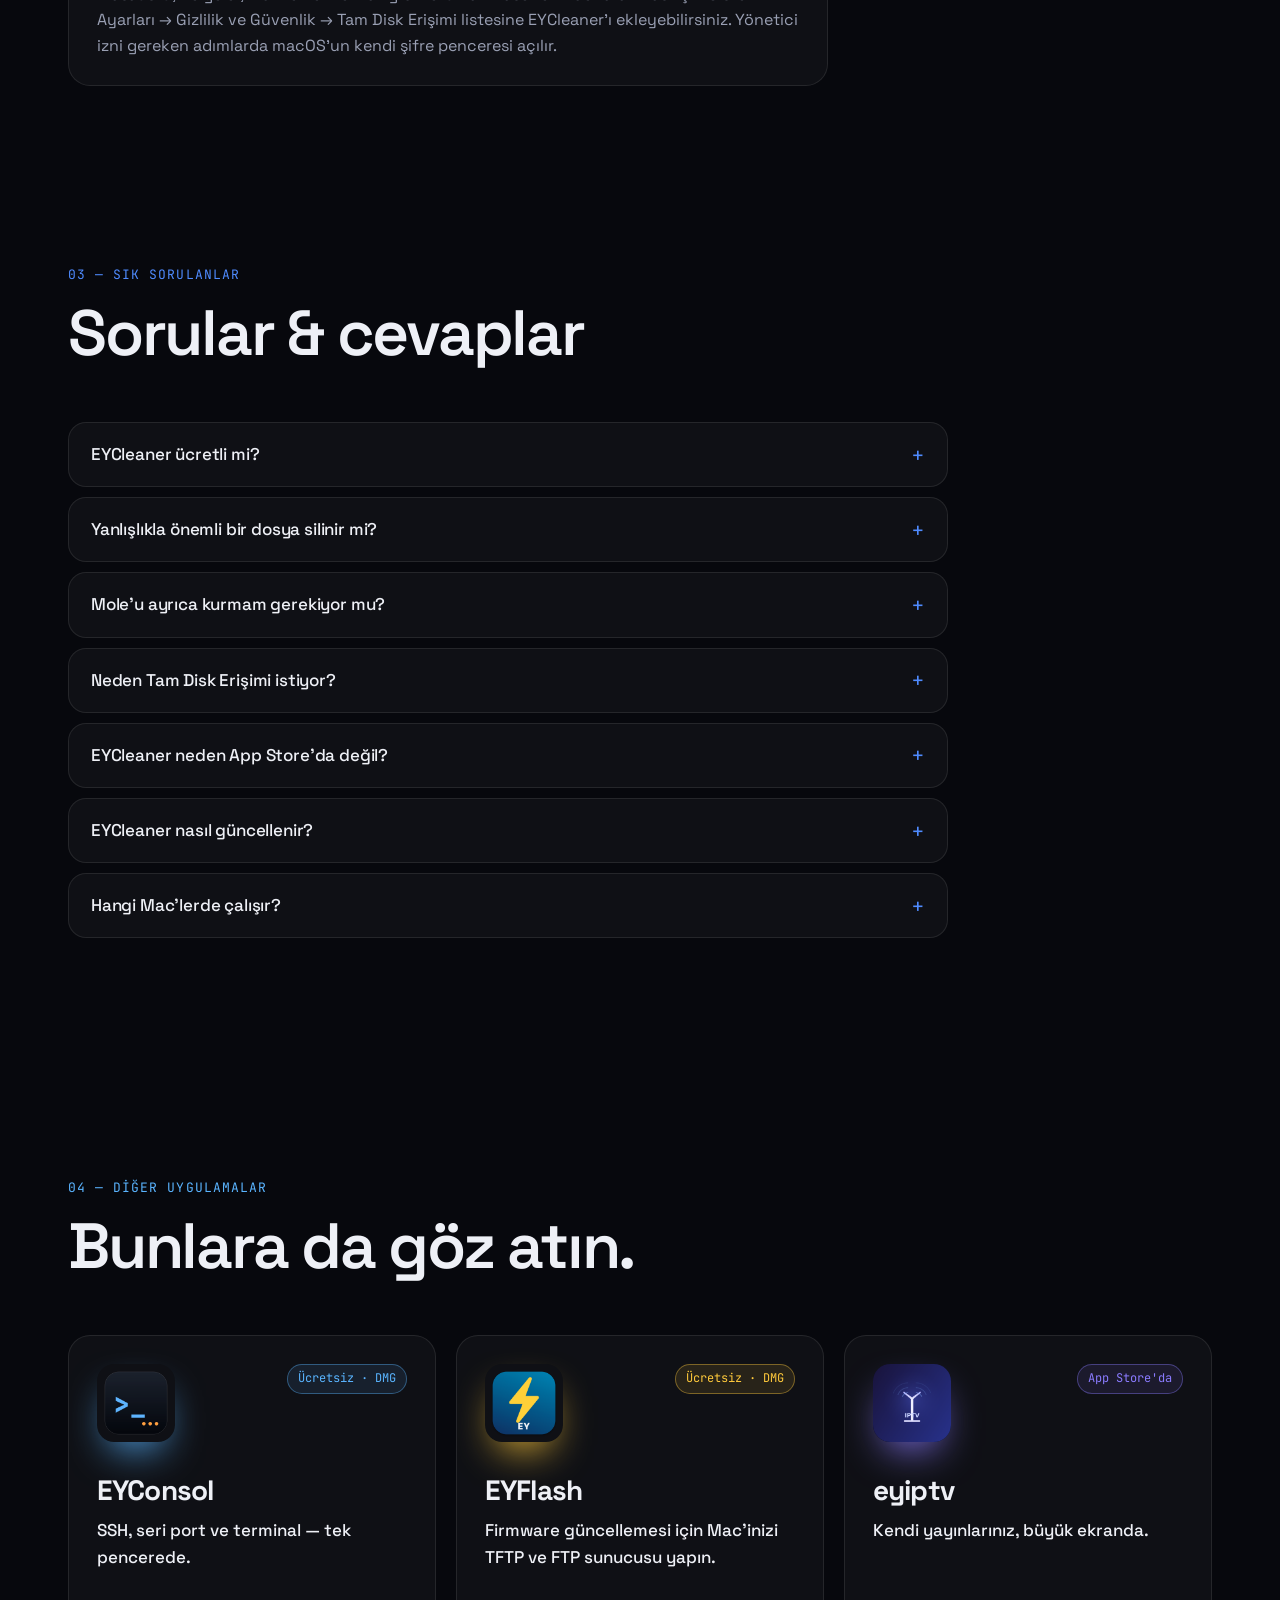
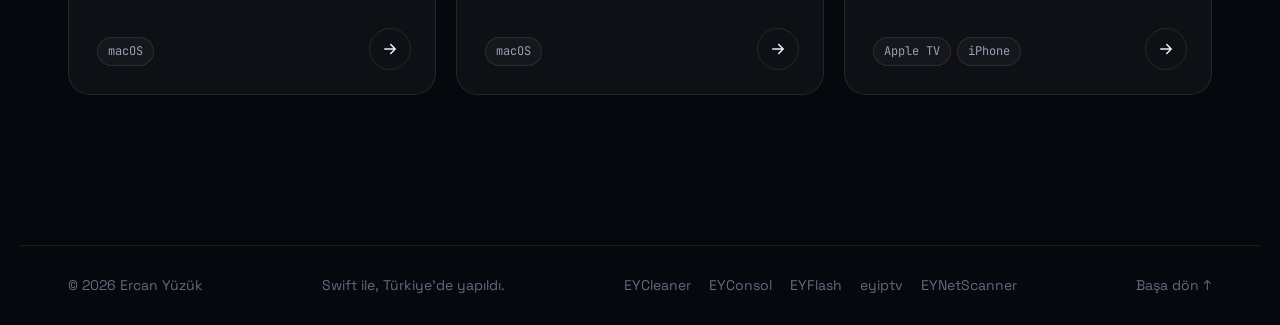
==== commit 173a23cf: "Add EYFlash (TFTP/FTP server) 1.0.1 New app page with window mock, DMG from ercanyuzuk/EYFlash-relea" ====
--- a/eycleaner/index.html
+++ b/eycleaner/index.html
@@ -45,6 +45,7 @@
     <nav class="nav-links" aria-label="Uygulamalar">
       <a href="/eycleaner/" class="active" aria-current="page">EYCleaner</a>
       <a href="/eyconsol/">EYConsol</a>
+      <a href="/eyflash/">EYFlash</a>
       <a href="/eyiptv/">eyiptv</a>
       <a href="/eynetscanner/">EYNetScanner</a>
     </nav>
@@ -59,7 +60,7 @@
         <div class="app-copy">
           <div class="app-head reveal">
             <img src="/assets/icons/eycleaner.png" alt="EYCleaner uygulama simgesi" width="64" height="64">
-            <div><div class="num">01 / 04 · macOS</div><h1>EYCleaner</h1></div>
+            <div><div class="num">01 / 05 · macOS</div><h1>EYCleaner</h1></div>
           </div>
           <p class="lead reveal">Mac&#39;inizi temizleyin — neyin silineceğini önce görün.</p>
           <p class="summary reveal">Mac için yerel bakım uygulaması: önbellek ve günlük temizliği, disk analizi, büyük dosya bulucu, uygulama kaldırıcı ve canlı sistem durumu. Her temizlikten önce önizleme gösterir.</p>
@@ -180,7 +181,18 @@
           <div class="platforms"><span class="chip">macOS</span></div>
           <span class="arrow"><svg viewBox="0 0 24 24" width="18" height="18" aria-hidden="true"><path d="M5 12h14m0 0-6-6m6 6-6 6" fill="none" stroke="currentColor" stroke-width="2" stroke-linecap="round" stroke-linejoin="round"/></svg></span>
         </a>
-        <a class="card reveal tilt" href="/eyiptv/" style="--a:#8b7bff;--d:0.08s">
+        <a class="card reveal tilt" href="/eyflash/" style="--a:#ffc93c;--d:0.08s">
+          <div class="card-top">
+            <img class="card-icon" src="/assets/icons/eyflash.png" alt="EYFlash simgesi" width="78" height="78" loading="lazy">
+            <span class="avail">Ücretsiz · DMG</span>
+          </div>
+          <h3>EYFlash</h3>
+          <p class="tag">Firmware güncellemesi için Mac&#39;inizi TFTP ve FTP sunucusu yapın.</p>
+          <p class="card-sum">Router, switch ve firewall güncellemeleri için macOS TFTP + FTP sunucusu. Cihaz firmware&#39;i Mac&#39;ten çeker ya da yapılandırma yedeğini Mac&#39;e gönderir; doğru komutu EYFlash hazırlar.</p>
+          <div class="platforms"><span class="chip">macOS</span></div>
+          <span class="arrow"><svg viewBox="0 0 24 24" width="18" height="18" aria-hidden="true"><path d="M5 12h14m0 0-6-6m6 6-6 6" fill="none" stroke="currentColor" stroke-width="2" stroke-linecap="round" stroke-linejoin="round"/></svg></span>
+        </a>
+        <a class="card reveal tilt" href="/eyiptv/" style="--a:#8b7bff;--d:0s">
           <div class="card-top">
             <img class="card-icon" src="/assets/icons/eyiptv.png" alt="eyiptv simgesi" width="78" height="78" loading="lazy">
             <span class="avail">App Store&#39;da</span>
@@ -191,17 +203,6 @@
           <div class="platforms"><span class="chip">Apple TV</span><span class="chip">iPhone</span></div>
           <span class="arrow"><svg viewBox="0 0 24 24" width="18" height="18" aria-hidden="true"><path d="M5 12h14m0 0-6-6m6 6-6 6" fill="none" stroke="currentColor" stroke-width="2" stroke-linecap="round" stroke-linejoin="round"/></svg></span>
         </a>
-        <a class="card reveal tilt" href="/eynetscanner/" style="--a:#22d3ee;--d:0s">
-          <div class="card-top">
-            <img class="card-icon" src="/assets/icons/eynetscanner.png" alt="EYNetScanner simgesi" width="78" height="78" loading="lazy">
-            <span class="avail">App Store&#39;da</span>
-          </div>
-          <h3>EYNetScanner</h3>
-          <p class="tag">7 ağ aracı. Tek temiz uygulama.</p>
-          <p class="card-sum">Ping, port tarama, subnet tarama, DNS, IP bilgisi, traceroute ve canlı bağlantı izleme — iPhone&#39;unuzda. Hesap yok, reklam yok, takip yok.</p>
-          <div class="platforms"><span class="chip">iPhone</span></div>
-          <span class="arrow"><svg viewBox="0 0 24 24" width="18" height="18" aria-hidden="true"><path d="M5 12h14m0 0-6-6m6 6-6 6" fill="none" stroke="currentColor" stroke-width="2" stroke-linecap="round" stroke-linejoin="round"/></svg></span>
-        </a>
       </div>
     </section>
   </main>
@@ -209,7 +210,7 @@
   <footer class="footer">
     <span>© <span id="year">2026</span> Ercan Yüzük</span>
     <span class="footer-mid">Swift ile, Türkiye'de yapıldı.</span>
-    <nav class="footer-links" aria-label="Uygulamalar"><a href="/eycleaner/">EYCleaner</a><a href="/eyconsol/">EYConsol</a><a href="/eyiptv/">eyiptv</a><a href="/eynetscanner/">EYNetScanner</a></nav>
+    <nav class="footer-links" aria-label="Uygulamalar"><a href="/eycleaner/">EYCleaner</a><a href="/eyconsol/">EYConsol</a><a href="/eyflash/">EYFlash</a><a href="/eyiptv/">eyiptv</a><a href="/eynetscanner/">EYNetScanner</a></nav>
     <a href="#top">Başa dön ↑</a>
   </footer>
 
--- a/css/style.css
+++ b/css/style.css
@@ -169,6 +169,8 @@
 /* ---------- cards ---------- */
 .cards { display: grid; grid-template-columns: repeat(2, 1fr); gap: 20px; }
 .cards-3 { grid-template-columns: repeat(3, 1fr); }
+/* tek sayıda uygulama varsa son kart tüm satırı kaplar */
+.cards:not(.cards-3) > .card:last-child:nth-child(odd) { grid-column: 1 / -1; }
 .card {
   --a: var(--c1);
   position: relative; display: flex; flex-direction: column; padding: 28px; min-height: 360px;
@@ -383,6 +385,41 @@
 .cl-row { display: flex; justify-content: space-between; gap: 10px; padding: 6px 0; border-top: 1px solid var(--line); color: #cfd6e6; }
 .cl-row em { font-style: normal; font-family: var(--mono); font-size: 11.5px; color: var(--muted); }
 
+/* ---------- visual: EYFlash window ---------- */
+.flash .win-tabs span { font-family: var(--font); }
+.fl-body { display: grid; grid-template-columns: 190px 1fr; height: 376px; font-size: 12.5px; }
+.fl-side { display: flex; flex-direction: column; gap: 4px; padding: 12px 10px; background: rgba(255,255,255,.025); border-right: 1px solid var(--line); min-width: 0; }
+.fl-side small { margin: 10px 6px 2px; font-size: 10.5px; font-weight: 600; color: var(--dim); }
+.fl-side small:first-child { margin-top: 0; }
+.fl-side em, .fl-tr small { display: block; font-style: normal; font-size: 10.5px; color: var(--dim); }
+.fl-side code { margin: 0 6px; font-family: var(--mono); font-size: 11.5px; color: #cfd6e6; }
+.fl-srv { display: flex; align-items: center; gap: 8px; padding: 4px 6px; color: #fff; font-weight: 600; }
+.fl-srv span { flex: 1; min-width: 0; white-space: nowrap; }
+.fl-srv em { font-weight: 400; }
+.fl-srv b { flex: none; width: 8px; height: 8px; border-radius: 50%; background: #34d399; box-shadow: 0 0 8px #34d399; }
+.fl-srv i { flex: none; position: relative; width: 26px; height: 15px; border-radius: 9px; background: #34d399; }
+.fl-srv i::after { content: ""; position: absolute; top: 2px; right: 2px; width: 11px; height: 11px; border-radius: 50%; background: #fff; }
+.fl-ip { display: flex; align-items: center; gap: 8px; padding: 4px 6px; border-radius: 6px; font-family: var(--mono); color: #cfd6e6; }
+.fl-ip::before { content: ""; flex: none; width: 10px; height: 10px; border-radius: 50%; border: 1.5px solid var(--dim); }
+.fl-ip.on::before { border-color: var(--a2); background: radial-gradient(circle, var(--a2) 45%, transparent 50%); }
+.fl-ip em { font-family: var(--font); }
+.fl-main { display: flex; flex-direction: column; gap: 10px; padding: 14px 16px; min-width: 0; }
+.fl-tr { display: grid; grid-template-columns: 26px 1fr; gap: 10px; padding-bottom: 10px; border-bottom: 1px solid var(--line); }
+.fl-tr > div { min-width: 0; display: grid; gap: 4px; }
+.fl-arrow { display: grid; place-items: center; width: 24px; height: 24px; border-radius: 50%; background: var(--a2); color: #fff; font-size: 13px; font-weight: 700; }
+.fl-tr.done .fl-arrow { background: #34d399; }
+.fl-tr.done .fl-st { color: #34d399; }
+.fl-h { display: flex; align-items: center; gap: 8px; min-width: 0; }
+.fl-h b { overflow: hidden; text-overflow: ellipsis; white-space: nowrap; color: #fff; font-weight: 600; }
+.fl-h em { flex: none; font-style: normal; font-size: 9.5px; font-weight: 700; padding: 1px 5px; border-radius: 9px; background: rgba(255,255,255,.1); color: #cfd6e6; }
+.fl-st { font-family: var(--mono); font-variant-numeric: tabular-nums; }
+.fl-bar { position: relative; height: 5px; border-radius: 9px; background: rgba(255,255,255,.08); overflow: hidden; }
+.fl-bar::after { content: ""; position: absolute; inset: 0 auto 0 0; width: var(--p, 37%); border-radius: inherit; background: linear-gradient(90deg, var(--a2), var(--a)); transition: width .9s linear; }
+.fl-cmd { margin-top: auto; display: grid; gap: 6px; }
+.fl-cmd small { font-size: 10.5px; font-weight: 600; color: var(--dim); }
+.fl-cmd code { display: grid; gap: 4px; padding: 10px 12px; border-radius: 9px; border: 1px solid var(--line); background: rgba(0,0,0,.35); font-family: var(--mono); font-size: 11px; color: var(--a); }
+.fl-cmd code span { overflow: hidden; text-overflow: ellipsis; white-space: nowrap; }
+
 /* ---------- principles ---------- */
 .principles { display: grid; grid-template-columns: repeat(4, 1fr); gap: 16px; }
 .principle { padding: 28px; border-radius: var(--radius); border: 1px solid var(--line); background: var(--card); transform-style: preserve-3d; transition: border-color .3s; }
@@ -464,7 +501,8 @@
   .cards, .cards-3, .roadmap, .principles, .features { grid-template-columns: 1fr; }
   .cards-3 .card:nth-child(n+3) { display: none; }
   .cl-body { grid-template-columns: 1fr; height: auto; }
-  .cl-side { display: none; }
+  .cl-side, .fl-side { display: none; }
+  .fl-body { grid-template-columns: 1fr; height: auto; }
   .cl-score { width: 86px; height: 86px; }
   .faq summary { padding: 16px 18px; } .faq details p { padding: 0 18px 18px; }
   .stats { grid-template-columns: 1fr 1fr; }
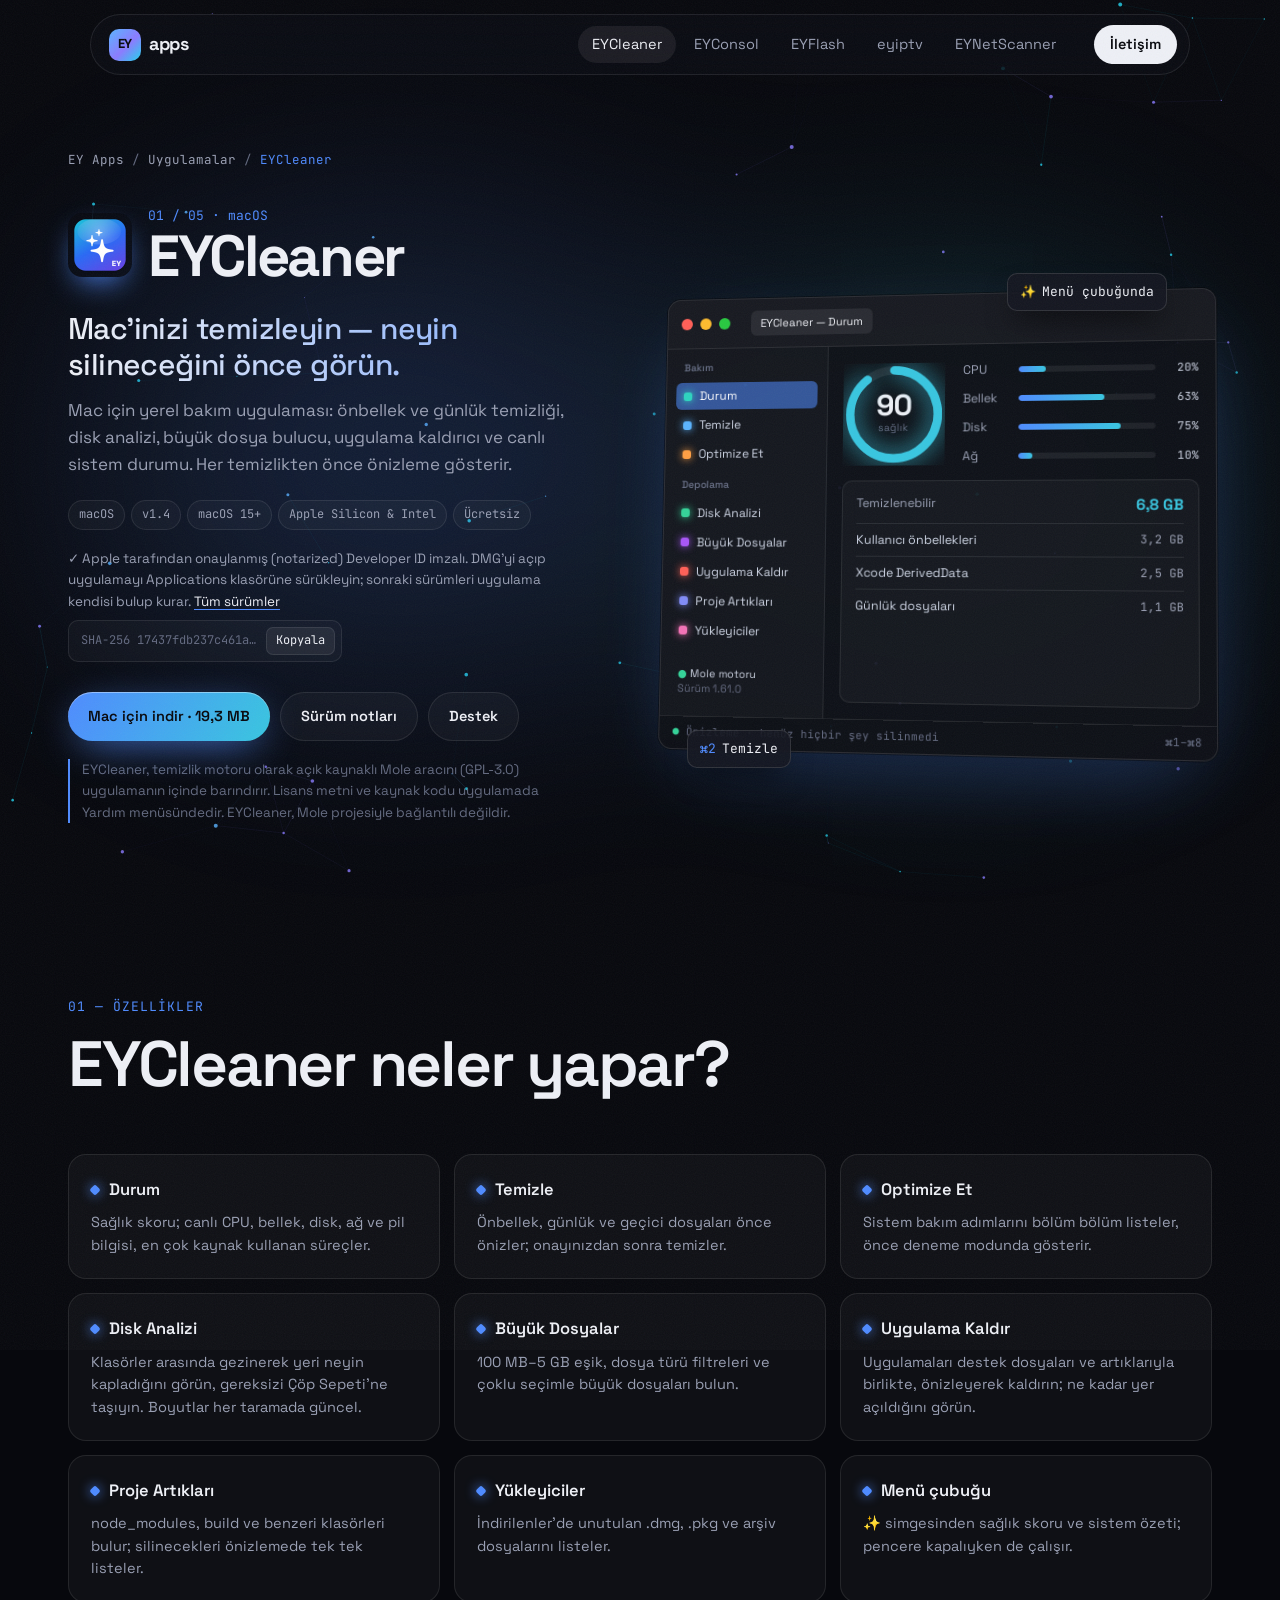
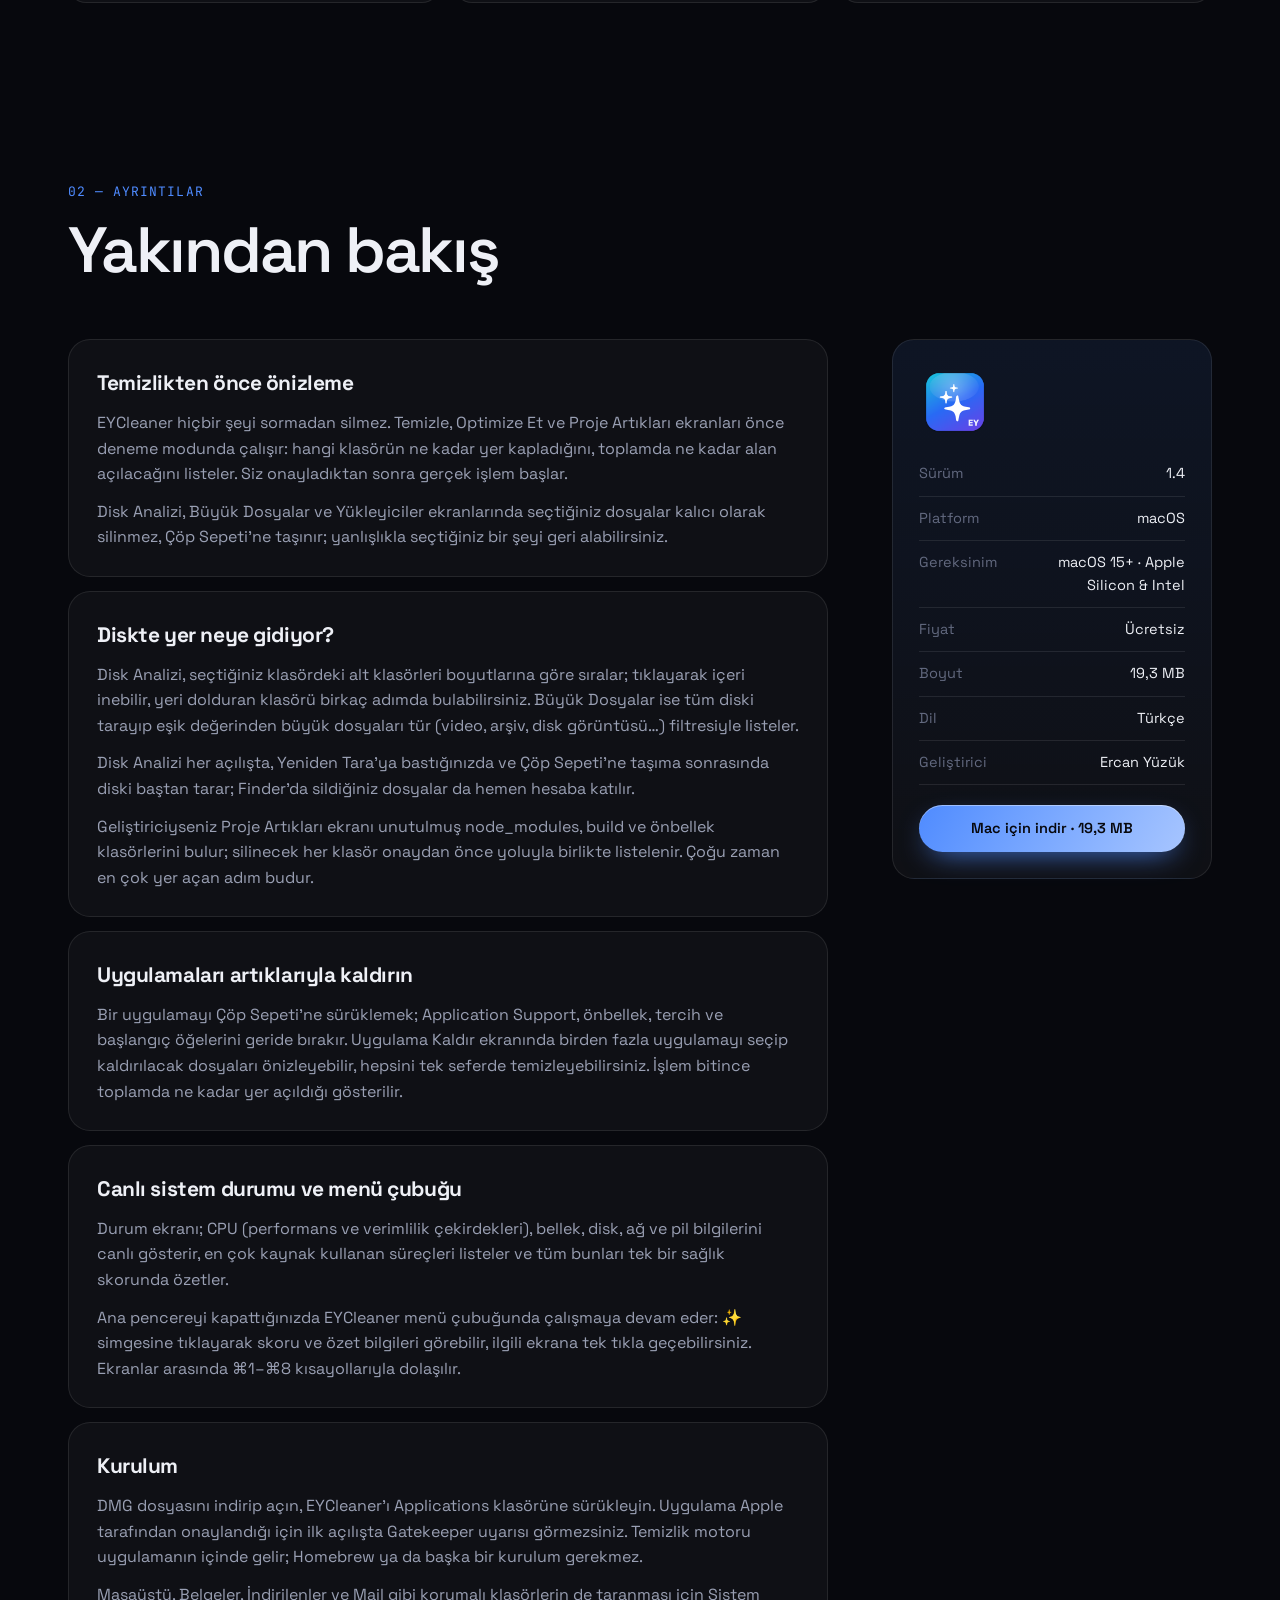
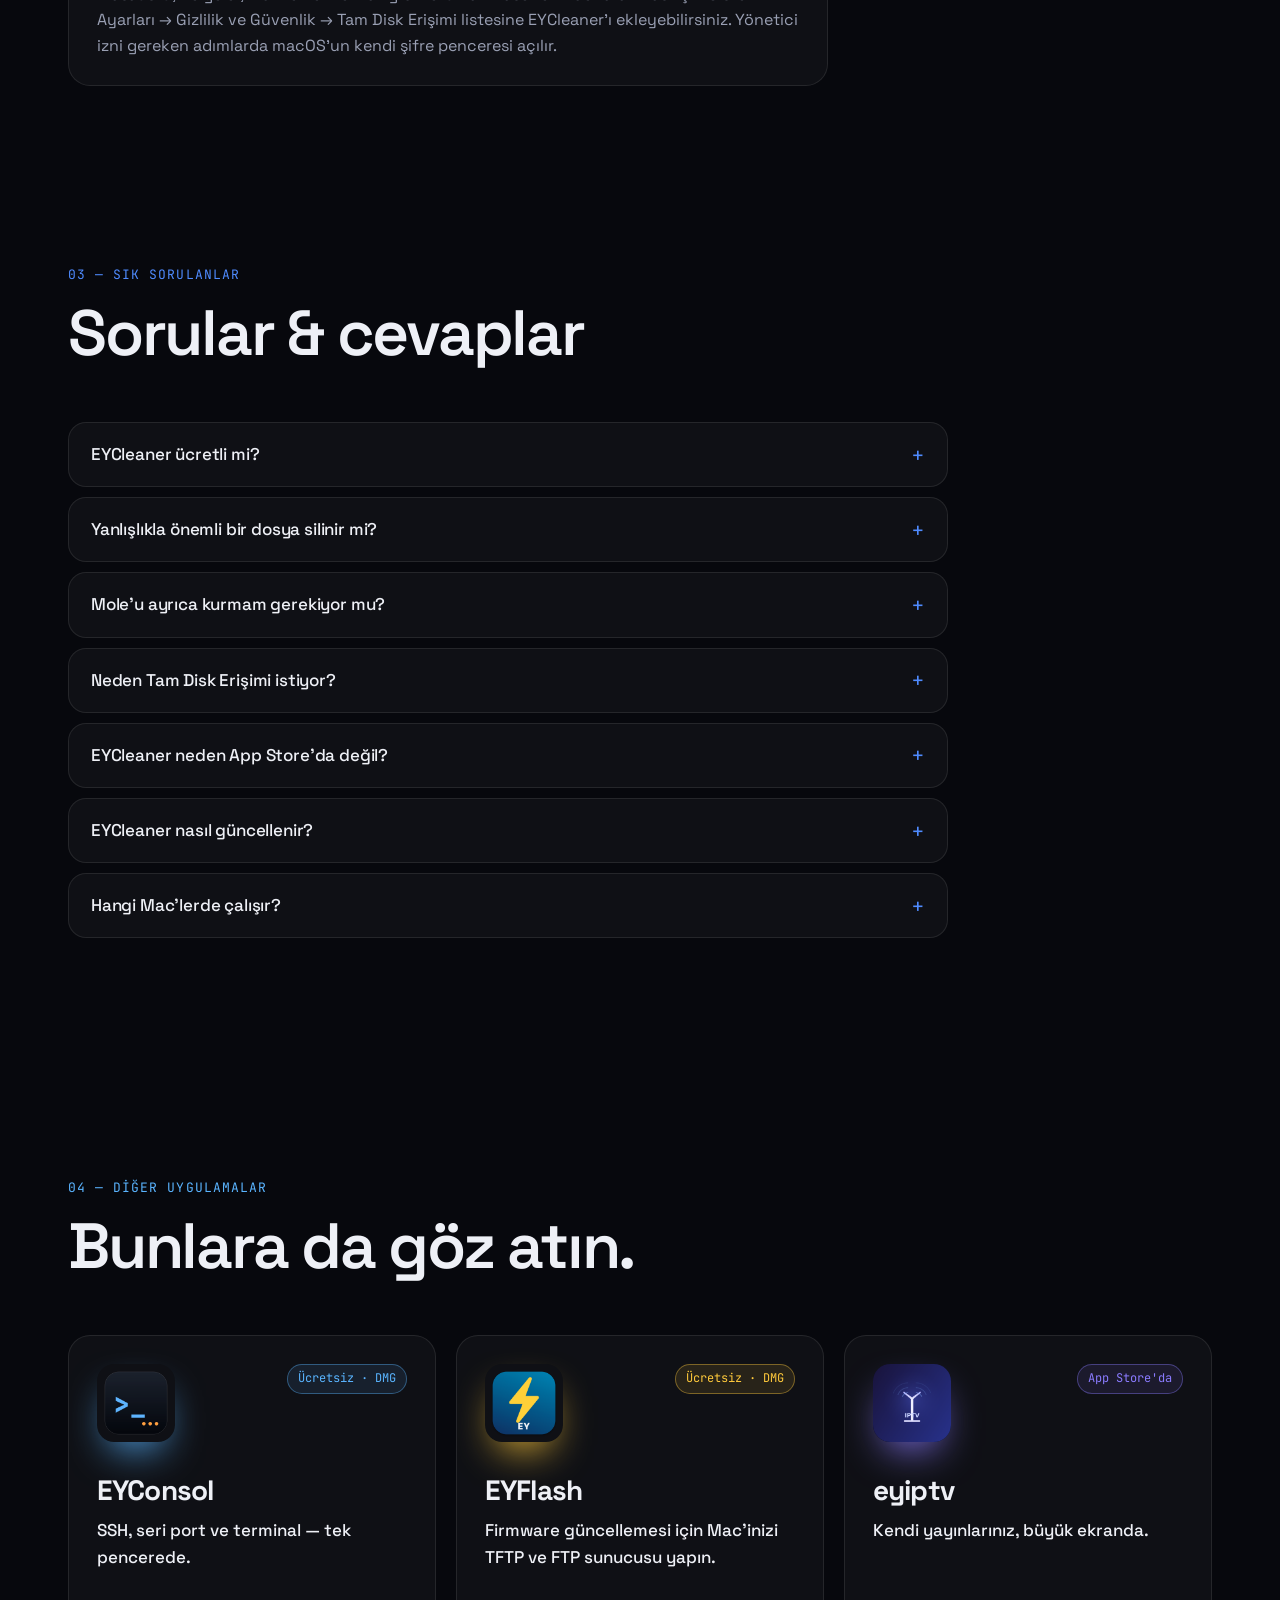
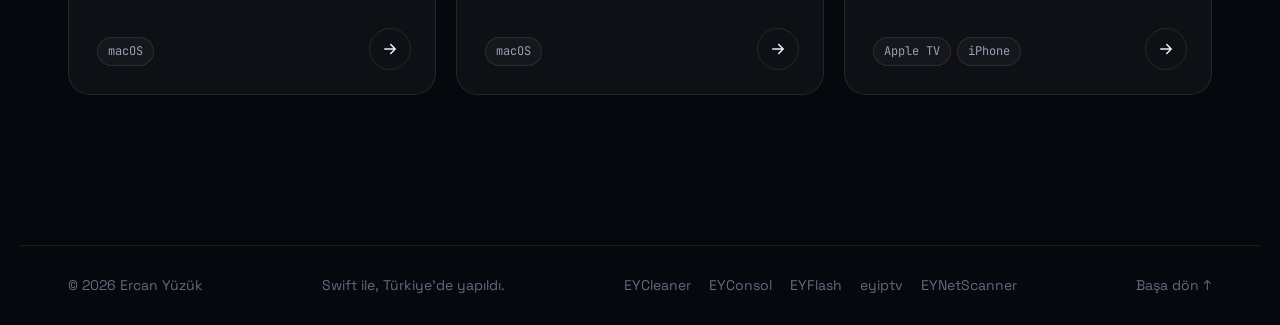
==== commit 925facc3: "EYFlash SEO, roadmap: EYConsol 0.2 released Search-oriented title/description, TFTP how-to FAQ entri" ====
--- a/eycleaner/index.html
+++ b/eycleaner/index.html
@@ -29,7 +29,7 @@
   <link rel="preconnect" href="https://fonts.gstatic.com" crossorigin>
   <link href="https://fonts.googleapis.com/css2?family=JetBrains+Mono:wght@400;600&family=Space+Grotesk:wght@400;500;600;700&display=swap" rel="stylesheet">
   <link rel="stylesheet" href="/css/style.css">
-  <script type="application/ld+json">{"@context":"https://schema.org","@type":"SoftwareApplication","name":"EYCleaner","description":"Mac için yerel bakım uygulaması: önbellek ve günlük temizliği, disk analizi, büyük dosya bulucu, uygulama kaldırıcı ve canlı sistem durumu. Her temizlikten önce önizleme gösterir.","url":"https://apps.ercanyuzuk.com/eycleaner/","image":"https://apps.ercanyuzuk.com/assets/icons/eycleaner.png","applicationCategory":"UtilitiesApplication","operatingSystem":"macOS 15","softwareVersion":"1.4","inLanguage":"tr","author":{"@type":"Person","name":"Ercan Yüzük","url":"https://www.ercanyuzuk.com"},"offers":{"@type":"Offer","price":"0","priceCurrency":"USD"},"downloadUrl":"https://github.com/ercanyuzuk/eycleaner-releases/releases/download/v1.4/EYCleaner-1.4.dmg","fileSize":"19.3 MB","featureList":["Durum","Temizle","Optimize Et","Disk Analizi","Büyük Dosyalar","Uygulama Kaldır","Proje Artıkları","Yükleyiciler","Menü çubuğu"]}</script>
+  <script type="application/ld+json">{"@context":"https://schema.org","@type":"SoftwareApplication","name":"EYCleaner","description":"Mac için yerel bakım uygulaması: önbellek ve günlük temizliği, disk analizi, büyük dosya bulucu, uygulama kaldırıcı ve canlı sistem durumu. Her temizlikten önce önizleme gösterir.","url":"https://apps.ercanyuzuk.com/eycleaner/","image":"https://apps.ercanyuzuk.com/assets/icons/eycleaner.png","applicationCategory":"UtilitiesApplication","operatingSystem":"macOS 15","softwareVersion":"1.4","inLanguage":"tr","author":{"@type":"Person","name":"Ercan Yüzük","url":"https://www.ercanyuzuk.com"},"offers":{"@type":"Offer","price":"0","priceCurrency":"USD"},"downloadUrl":"https://github.com/ercanyuzuk/eycleaner-releases/releases/download/v1.4/EYCleaner-1.4.dmg","fileSize":"19.3 MB","releaseNotes":"https://github.com/ercanyuzuk/eycleaner-releases/releases/tag/v1.4","dateModified":"2026-10-27","softwareRequirements":"macOS 15+, Apple Silicon & Intel","featureList":["Durum","Temizle","Optimize Et","Disk Analizi","Büyük Dosyalar","Uygulama Kaldır","Proje Artıkları","Yükleyiciler","Menü çubuğu"]}</script>
   <script type="application/ld+json">{"@context":"https://schema.org","@type":"BreadcrumbList","itemListElement":[{"@type":"ListItem","position":1,"name":"EY Apps","item":"https://apps.ercanyuzuk.com/"},{"@type":"ListItem","position":2,"name":"EYCleaner","item":"https://apps.ercanyuzuk.com/eycleaner/"}]}</script>
   <script type="application/ld+json">{"@context":"https://schema.org","@type":"FAQPage","mainEntity":[{"@type":"Question","name":"EYCleaner ücretli mi?","acceptedAnswer":{"@type":"Answer","text":"Hayır. EYCleaner ücretsizdir; reklam, hesap ya da abonelik yoktur."}},{"@type":"Question","name":"Yanlışlıkla önemli bir dosya silinir mi?","acceptedAnswer":{"@type":"Answer","text":"Temizlik işlemleri önce önizleme olarak çalışır ve sizin onayınızı bekler. Disk Analizi, Büyük Dosyalar ve Yükleyiciler ekranlarında seçilen dosyalar Çöp Sepeti'ne taşınır, yani geri alınabilir."}},{"@type":"Question","name":"Mole'u ayrıca kurmam gerekiyor mu?","acceptedAnswer":{"@type":"Answer","text":"Hayır. Test edilmiş bir Mole sürümü uygulamanın içinde gelir. Sisteminizde Homebrew ile kurulu bir Mole varsa kullanılmaz; böylece güncellemeler EYCleaner'ı bozmaz."}},{"@type":"Question","name":"Neden Tam Disk Erişimi istiyor?","acceptedAnswer":{"@type":"Answer","text":"İstemez, isteğe bağlıdır. macOS, Masaüstü, Belgeler, İndirilenler ve Mail gibi klasörleri korur. Bu klasörlerin de taranmasını istiyorsanız EYCleaner'a Tam Disk Erişimi verebilirsiniz."}},{"@type":"Question","name":"EYCleaner neden App Store'da değil?","acceptedAnswer":{"@type":"Answer","text":"Önbellekleri temizlemek ve uygulama artıklarını kaldırmak için App Store'un zorunlu tuttuğu sandbox dışında çalışması gerekir. Bu yüzden Apple onaylı (notarized) DMG olarak buradan dağıtılır."}},{"@type":"Question","name":"EYCleaner nasıl güncellenir?","acceptedAnswer":{"@type":"Answer","text":"1.4 ve sonraki sürümler yeni sürümü kendisi denetler: açılışta ve çalışırken saatte bir. Yeni sürüm varsa bildirim gösterir; Yükle dediğinizde indirir, doğrular, kurar ve yeniden başlatır. Elle denetlemek için EYCleaner menüsünden ya da menü çubuğundan Güncellemeleri Denetle'yi seçin. 1.3 veya öncesini kullanıyorsanız güncel sürümü bu sayfadan bir kez elle kurun."}},{"@type":"Question","name":"Hangi Mac'lerde çalışır?","acceptedAnswer":{"@type":"Answer","text":"macOS 15 Sequoia ve sonrasını çalıştıran tüm Apple Silicon ve Intel Mac'lerde çalışır (universal uygulama)."}}]}</script>
 </head>
--- a/css/style.css
+++ b/css/style.css
@@ -450,6 +450,8 @@
 .soon .row { display: flex; justify-content: space-between; align-items: center; margin-top: auto; padding-top: 20px; }
 .status { font-family: var(--mono); font-size: 12px; color: var(--c4); display: inline-flex; gap: 8px; align-items: center; }
 .status::before { content: ""; width: 6px; height: 6px; border-radius: 50%; background: currentColor; animation: pulse 2s infinite; }
+.status.done { color: #34d399; }
+.status.done::before { animation: none; }
 
 /* ---------- contact ---------- */
 .contact-card {
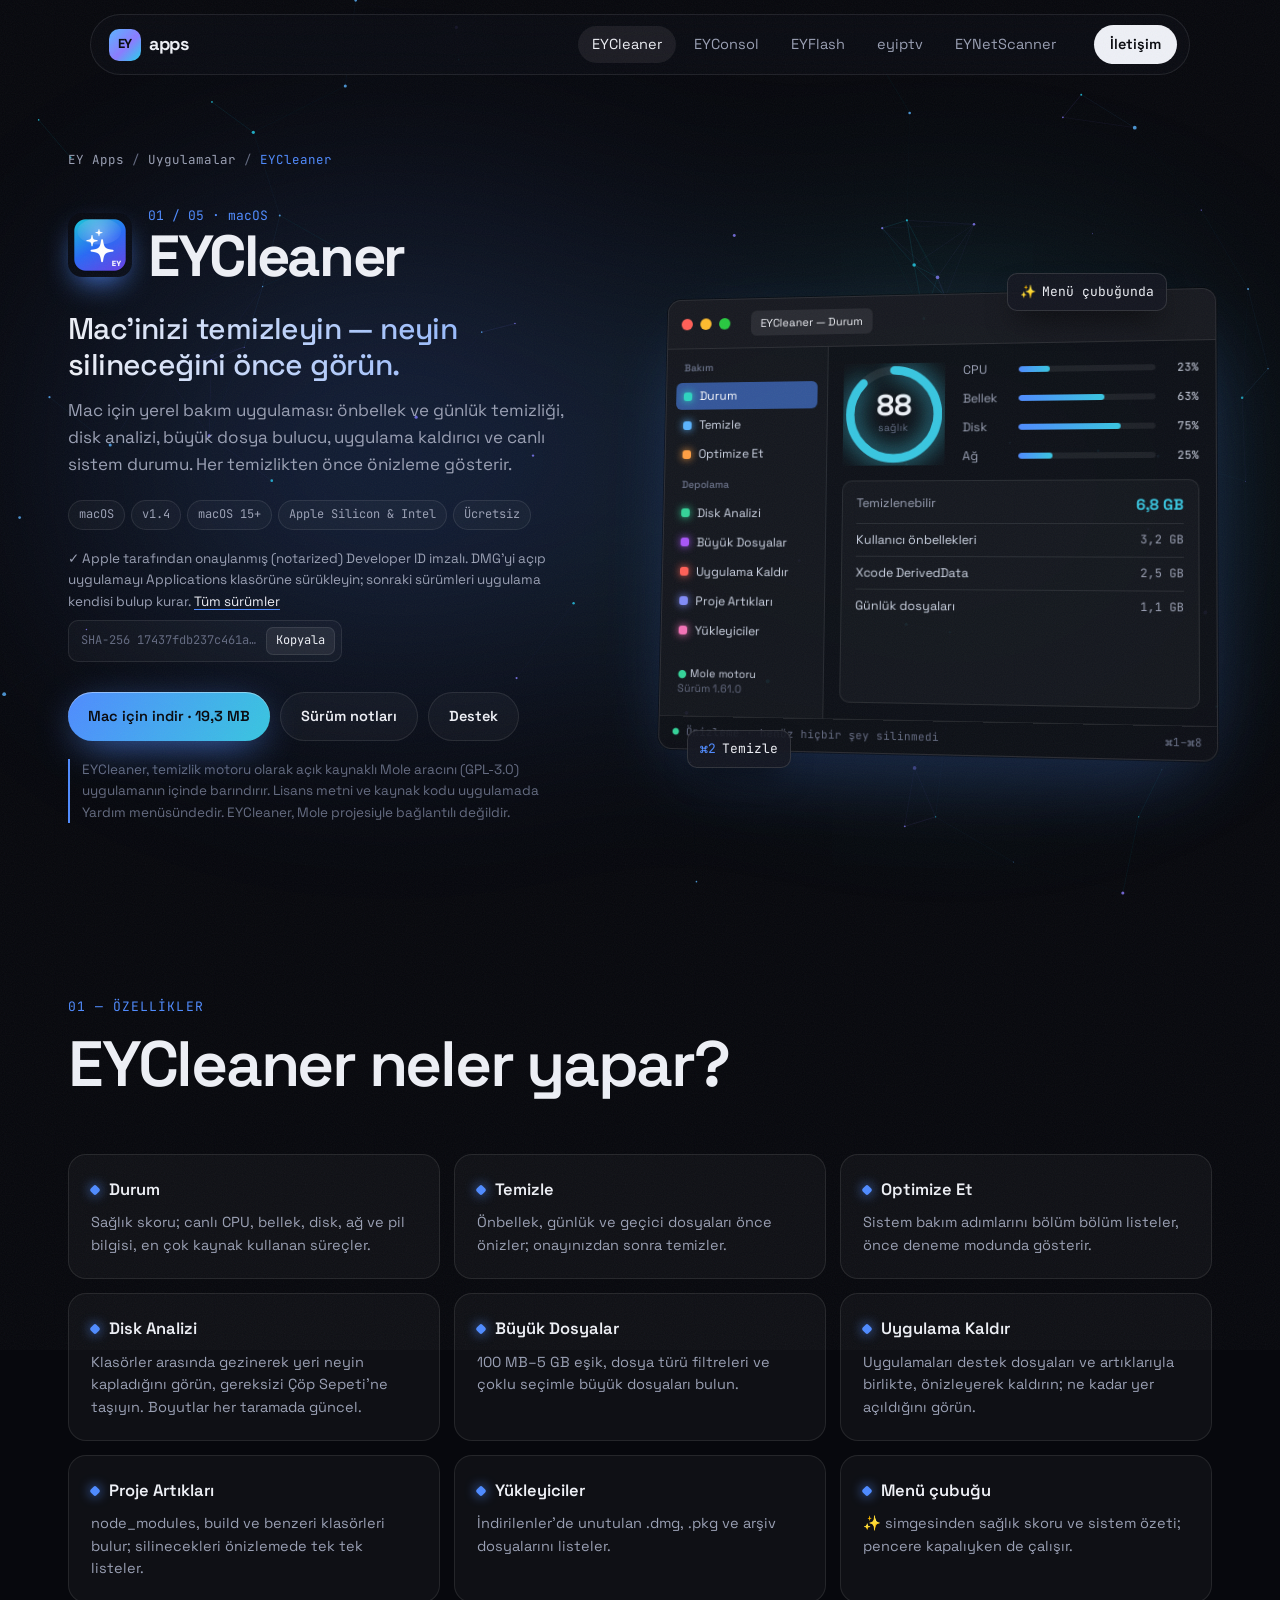
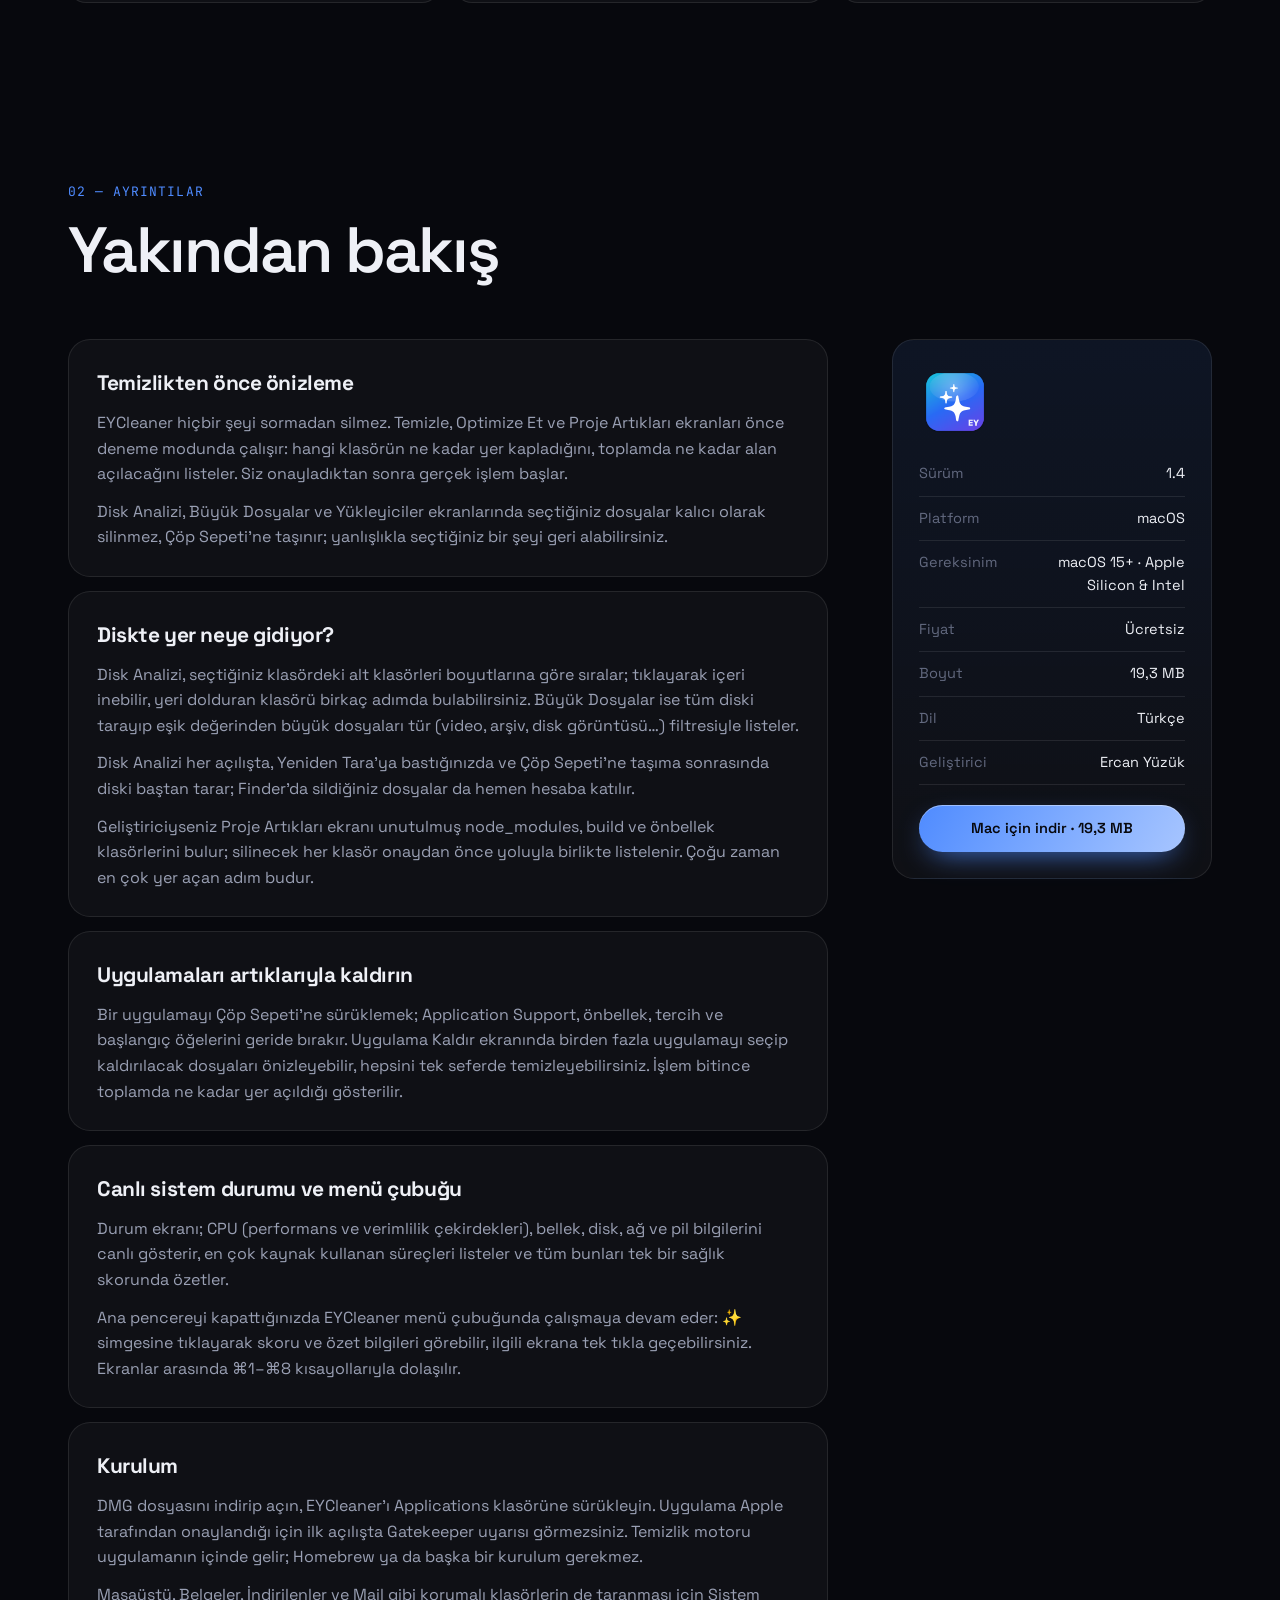
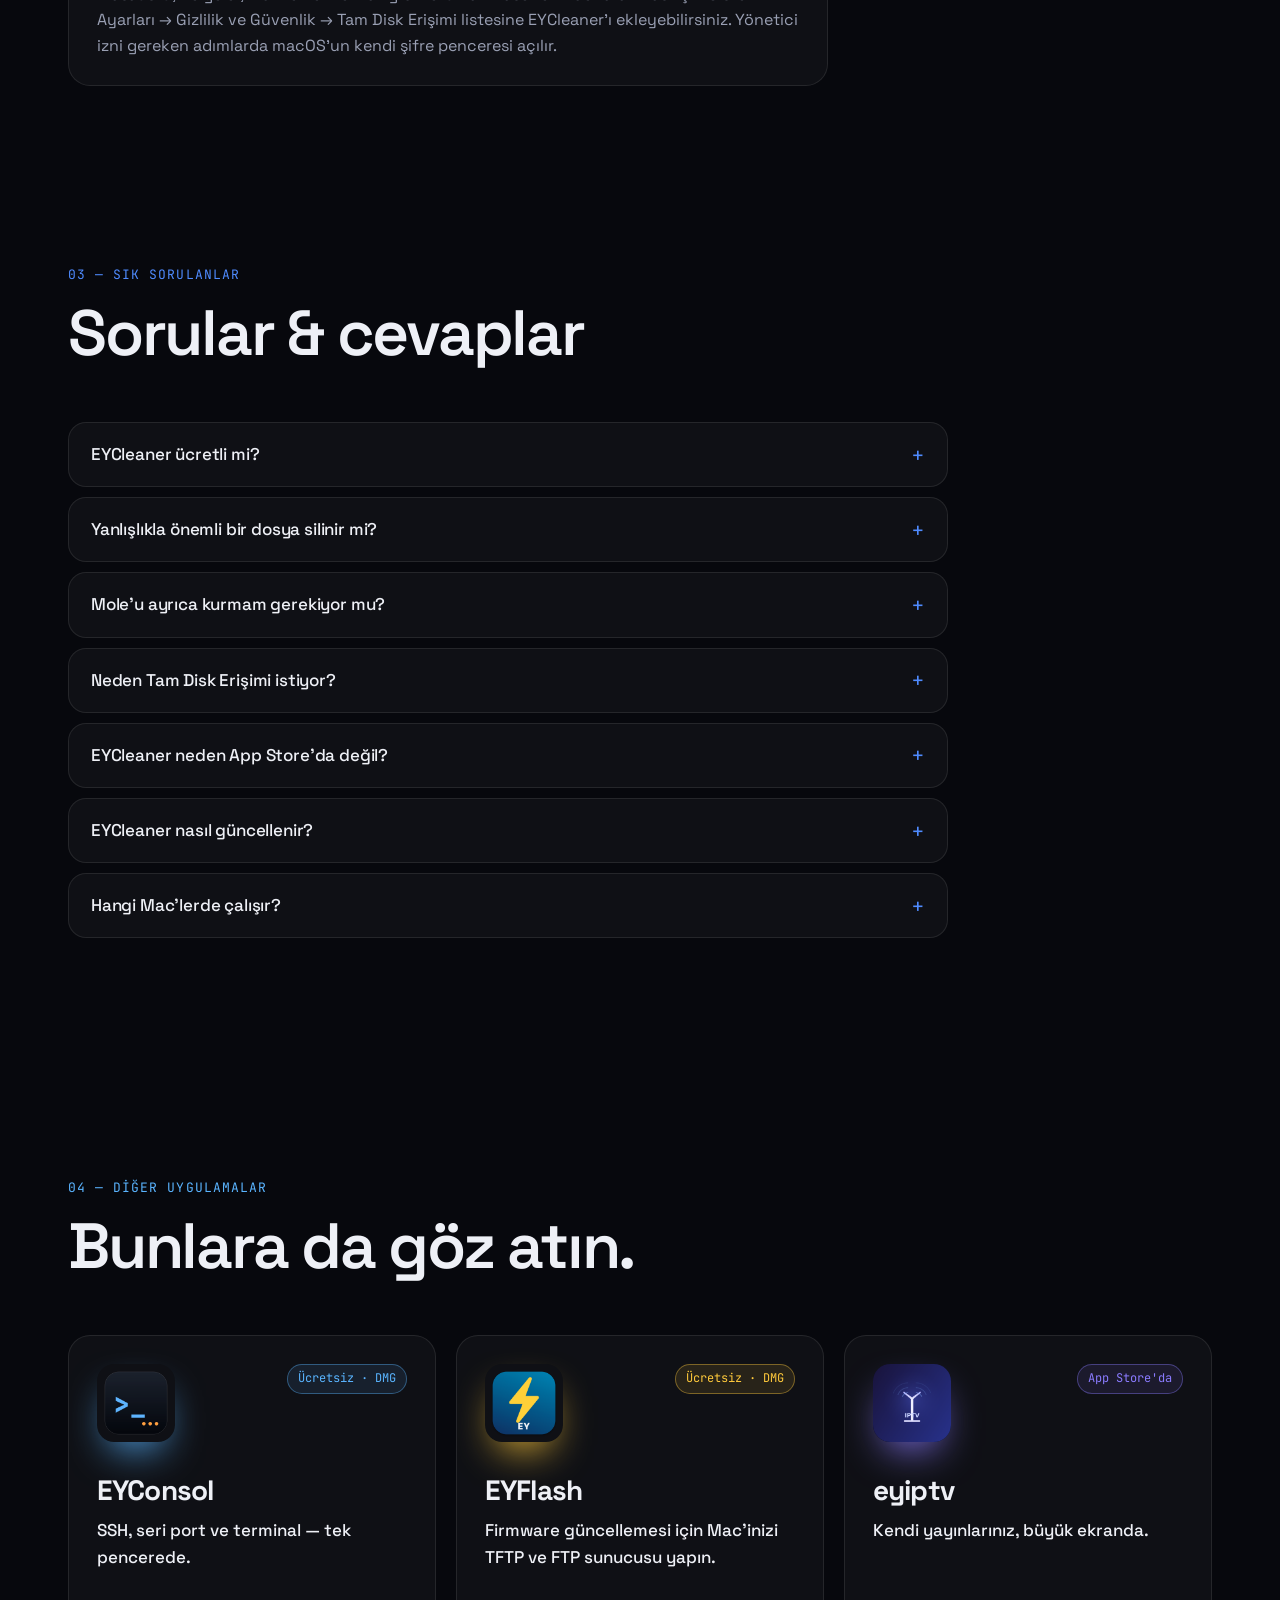
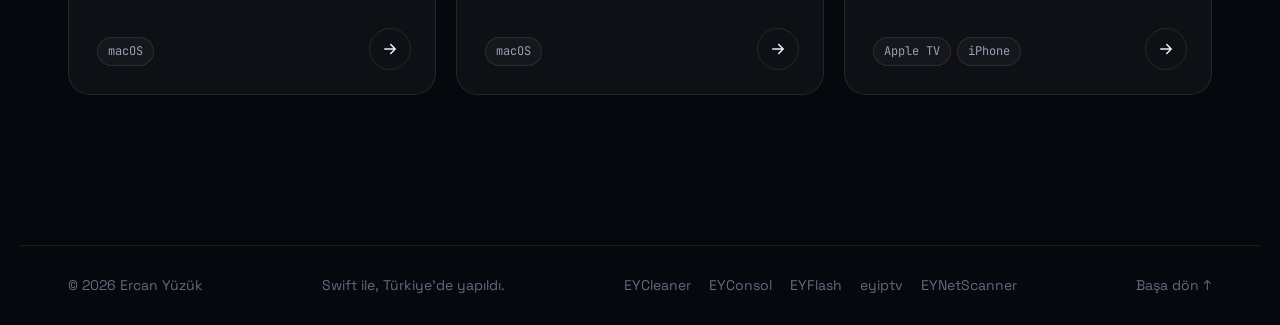
==== commit cae08b2e: "EYConsol 0.3.0: FTP/FTPS ve SMB dosya tarayıcısı, yeni dosya tarayıcısı görseli Co-Authored-By: Clau" ====
--- a/eycleaner/index.html
+++ b/eycleaner/index.html
@@ -177,7 +177,7 @@
           </div>
           <h3>EYConsol</h3>
           <p class="tag">SSH, seri port ve terminal — tek pencerede.</p>
-          <p class="card-sum">Ağ ve sistem yöneticileri için macOS terminal uygulaması. SSH oturumları, switch/router konsolları için seri port, SFTP dosya tarayıcısı ve bölünmüş paneller bir arada.</p>
+          <p class="card-sum">Ağ ve sistem yöneticileri için macOS terminal uygulaması. SSH oturumları, switch/router konsolları için seri port, SFTP, FTP/FTPS ve SMB dosya tarayıcısı ve bölünmüş paneller bir arada.</p>
           <div class="platforms"><span class="chip">macOS</span></div>
           <span class="arrow"><svg viewBox="0 0 24 24" width="18" height="18" aria-hidden="true"><path d="M5 12h14m0 0-6-6m6 6-6 6" fill="none" stroke="currentColor" stroke-width="2" stroke-linecap="round" stroke-linejoin="round"/></svg></span>
         </a>
--- a/css/style.css
+++ b/css/style.css
@@ -420,6 +420,30 @@
 .fl-cmd code { display: grid; gap: 4px; padding: 10px 12px; border-radius: 9px; border: 1px solid var(--line); background: rgba(0,0,0,.35); font-family: var(--mono); font-size: 11px; color: var(--a); }
 .fl-cmd code span { overflow: hidden; text-overflow: ellipsis; white-space: nowrap; }
 
+/* ---------- visual: EYConsol file browser (SFTP / FTP / SMB) ---------- */
+.showcase .app-grid > * { min-width: 0; }
+.showcase .app-copy .summary + .summary { margin-top: 14px; }
+.files .win-tabs span { transition: background .3s, color .3s; }
+.fx-body { display: grid; grid-template-columns: 1fr 1fr; height: 300px; font-size: 12.5px; }
+.fx-pane { display: flex; flex-direction: column; gap: 1px; padding: 10px 10px 0; min-width: 0; overflow: hidden; }
+.fx-pane + .fx-pane { border-left: 1px solid var(--line); }
+.fx-path { display: flex; align-items: center; gap: 8px; margin-bottom: 8px; padding: 6px 8px; border-radius: 7px; background: rgba(255,255,255,.04); min-width: 0; }
+.fx-path b { flex: none; font-size: 9.5px; font-weight: 700; padding: 1px 6px; border-radius: 9px; background: rgba(255,255,255,.1); color: #cfd6e6; }
+.fx-pane.remote .fx-path b { background: var(--a); color: #07080d; transition: background .3s; }
+.fx-path span { overflow: hidden; text-overflow: ellipsis; white-space: nowrap; font-family: var(--mono); font-size: 11px; color: var(--muted); }
+.fx-row { display: grid; grid-template-columns: 14px 1fr auto; align-items: center; gap: 8px; padding: 5px 8px; border-radius: 6px; color: #cfd6e6; }
+.fx-row span { overflow: hidden; text-overflow: ellipsis; white-space: nowrap; }
+.fx-row em { font-style: normal; font-family: var(--mono); font-size: 10.5px; color: var(--dim); }
+.fx-row.sel { background: color-mix(in srgb, var(--a) 40%, transparent); color: #fff; }
+.fx-row i { width: 14px; height: 11px; border-radius: 2px; }
+.fx-row i.d { background: var(--a); box-shadow: inset 0 3px 0 rgba(255,255,255,.25); }
+.fx-row i.f { width: 10px; height: 13px; margin-left: 2px; background: rgba(255,255,255,.25); clip-path: polygon(0 0, 65% 0, 100% 30%, 100% 100%, 0 100%); }
+[data-fx-rows] { display: flex; flex-direction: column; gap: 1px; animation: fxIn .5s var(--ease); }
+@keyframes fxIn { from { opacity: 0; transform: translateY(6px); } }
+.fx-tr { display: grid; grid-template-columns: auto 1fr auto; align-items: center; gap: 12px; padding: 9px 14px; border-top: 1px solid var(--line); font-size: 11.5px; color: var(--muted); }
+.fx-tr > span { font-family: var(--mono); overflow: hidden; text-overflow: ellipsis; white-space: nowrap; max-width: 220px; }
+.fx-tr em { font-style: normal; font-family: var(--mono); font-variant-numeric: tabular-nums; color: var(--a2); }
+
 /* ---------- principles ---------- */
 .principles { display: grid; grid-template-columns: repeat(4, 1fr); gap: 16px; }
 .principle { padding: 28px; border-radius: var(--radius); border: 1px solid var(--line); background: var(--card); transform-style: preserve-3d; transition: border-color .3s; }
@@ -505,6 +529,9 @@
   .cl-body { grid-template-columns: 1fr; height: auto; }
   .cl-side, .fl-side { display: none; }
   .fl-body { grid-template-columns: 1fr; height: auto; }
+  .fx-body { grid-template-columns: 1fr; height: 260px; }
+  .fx-pane:first-child { display: none; }
+  .fx-pane + .fx-pane { border-left: 0; }
   .cl-score { width: 86px; height: 86px; }
   .faq summary { padding: 16px 18px; } .faq details p { padding: 0 18px 18px; }
   .stats { grid-template-columns: 1fr 1fr; }
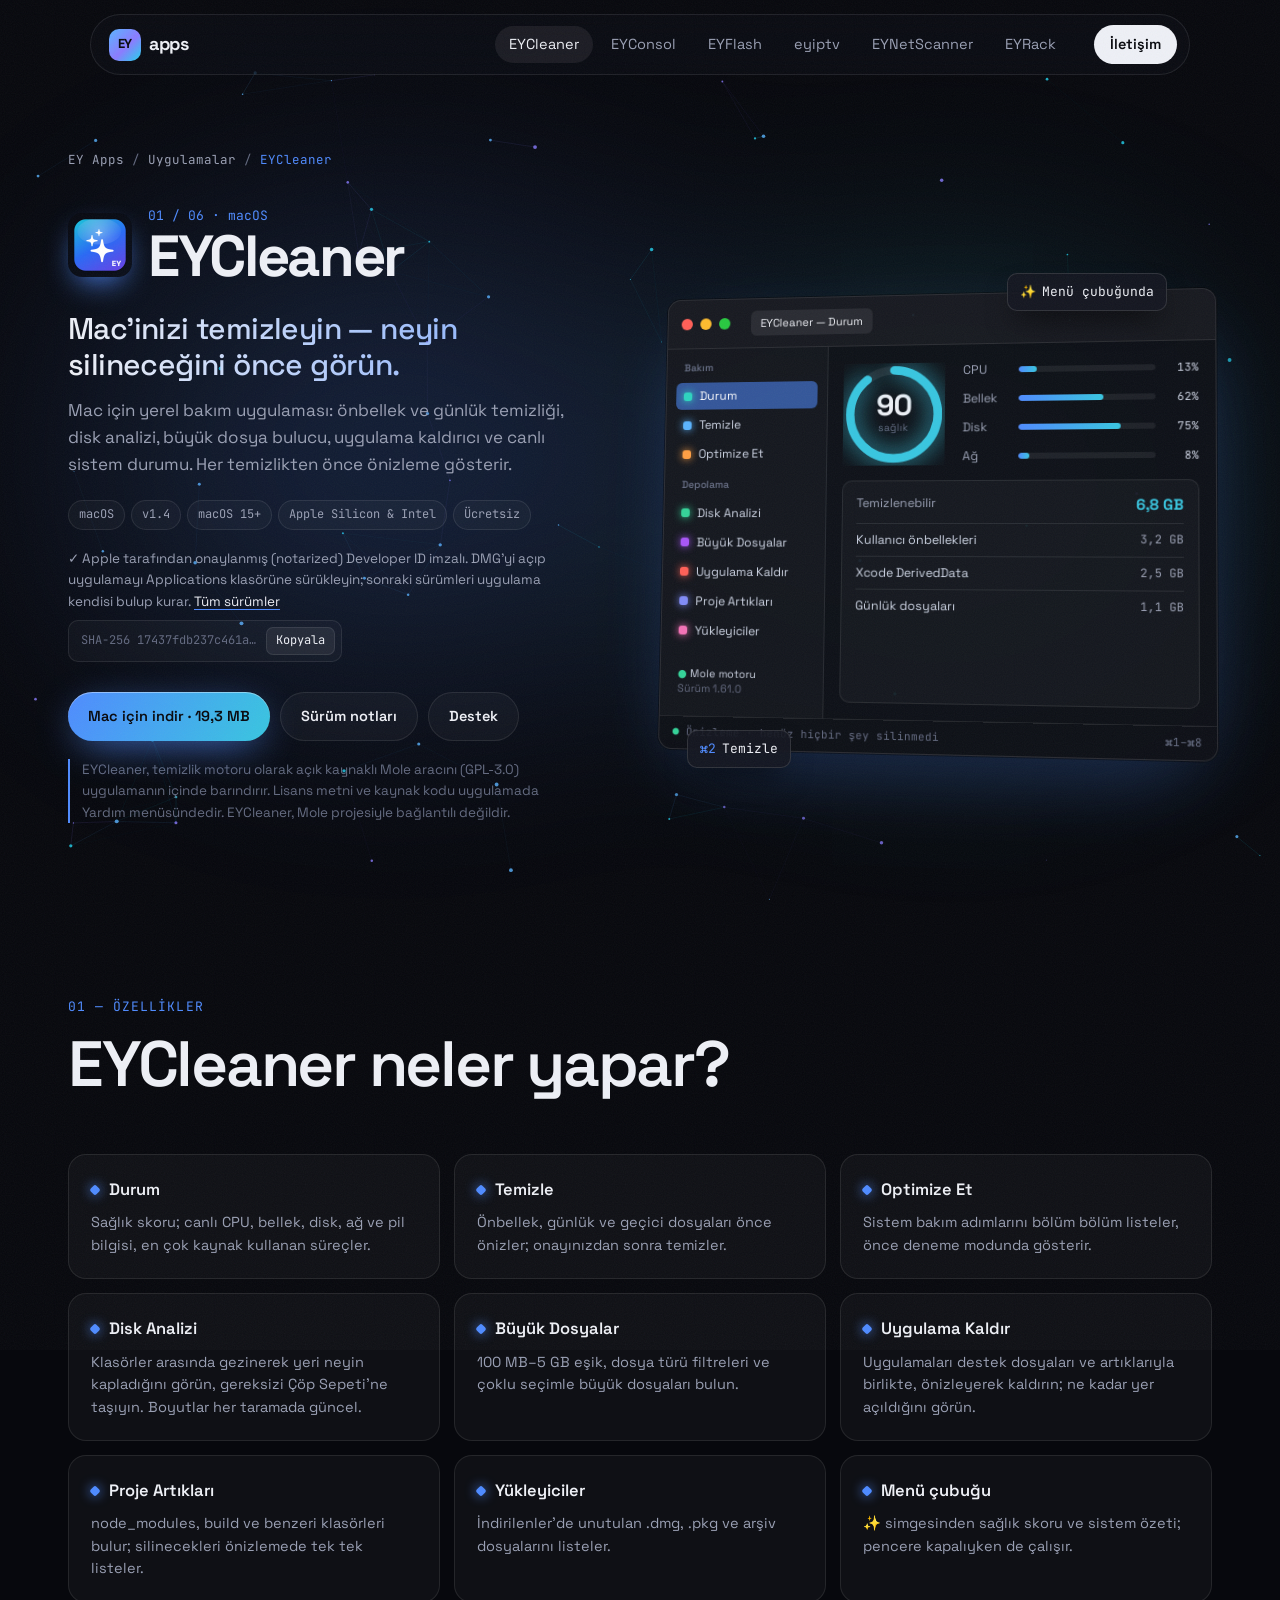
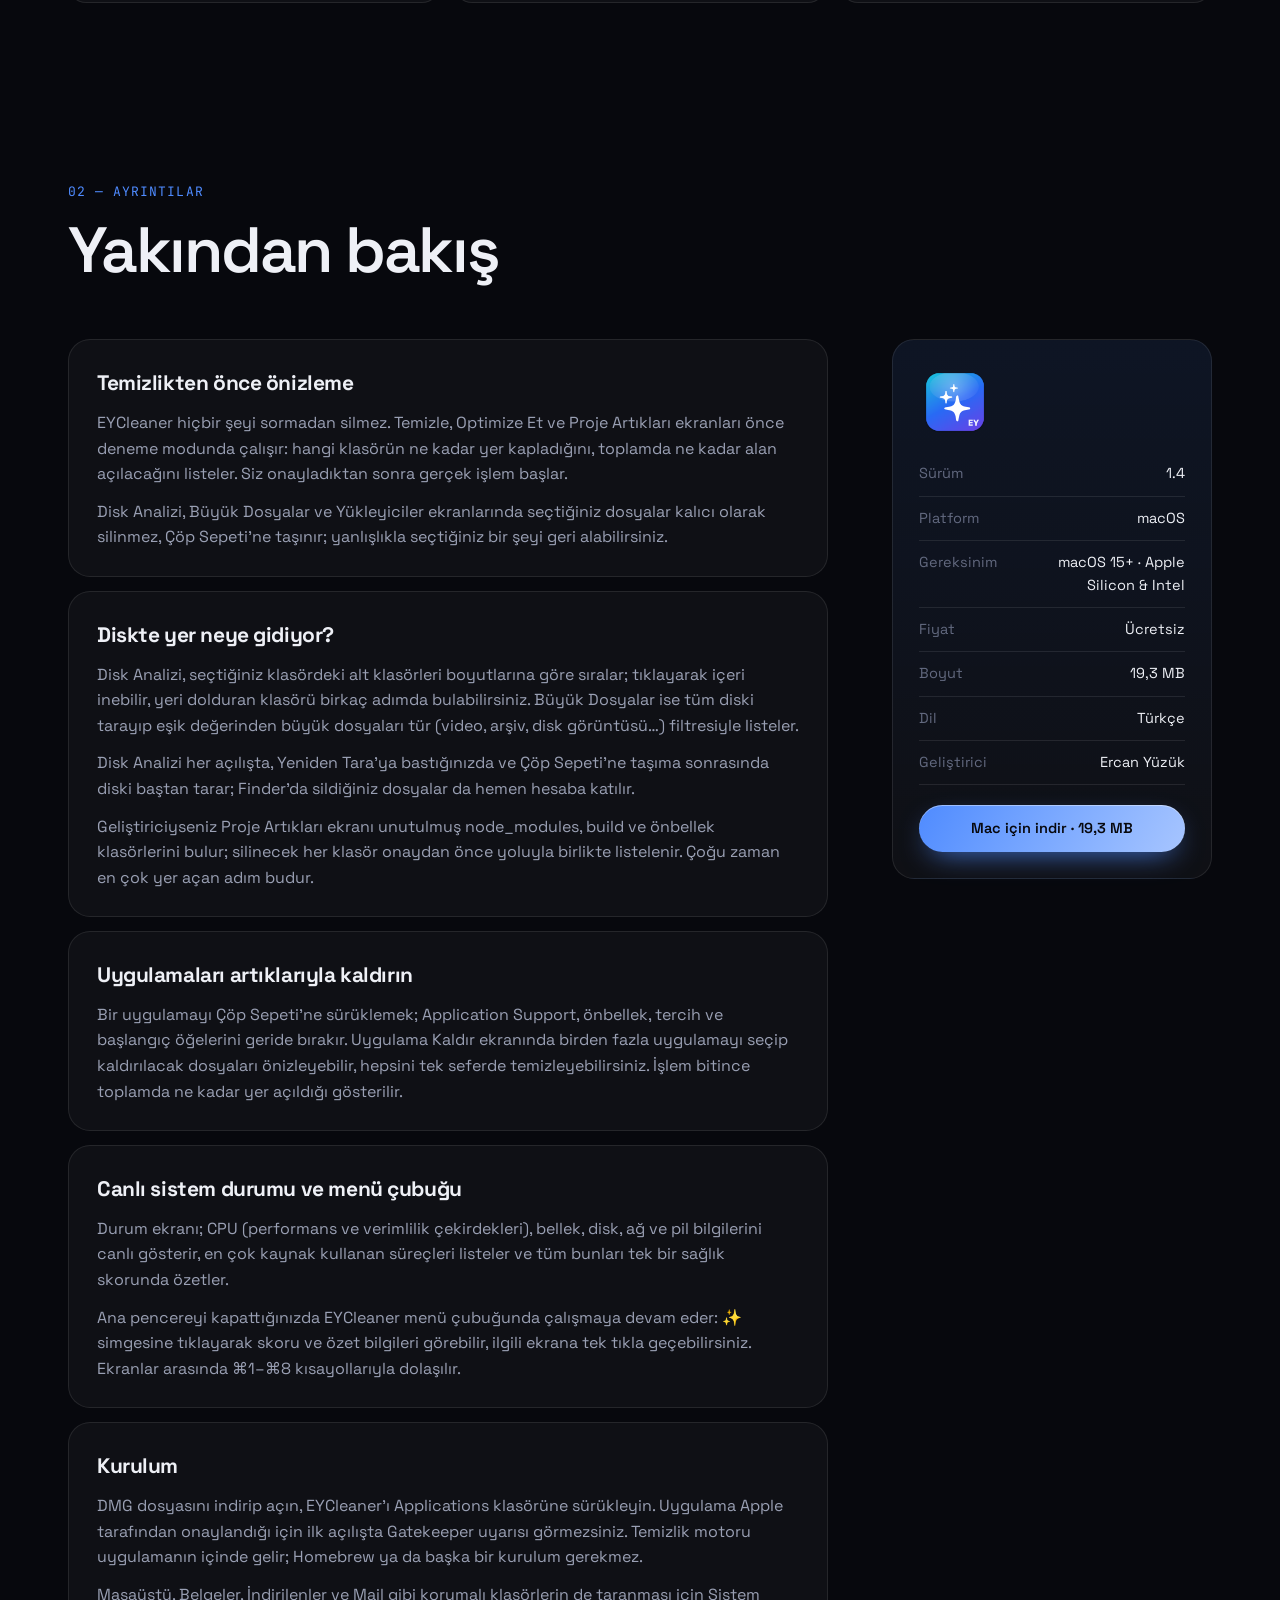
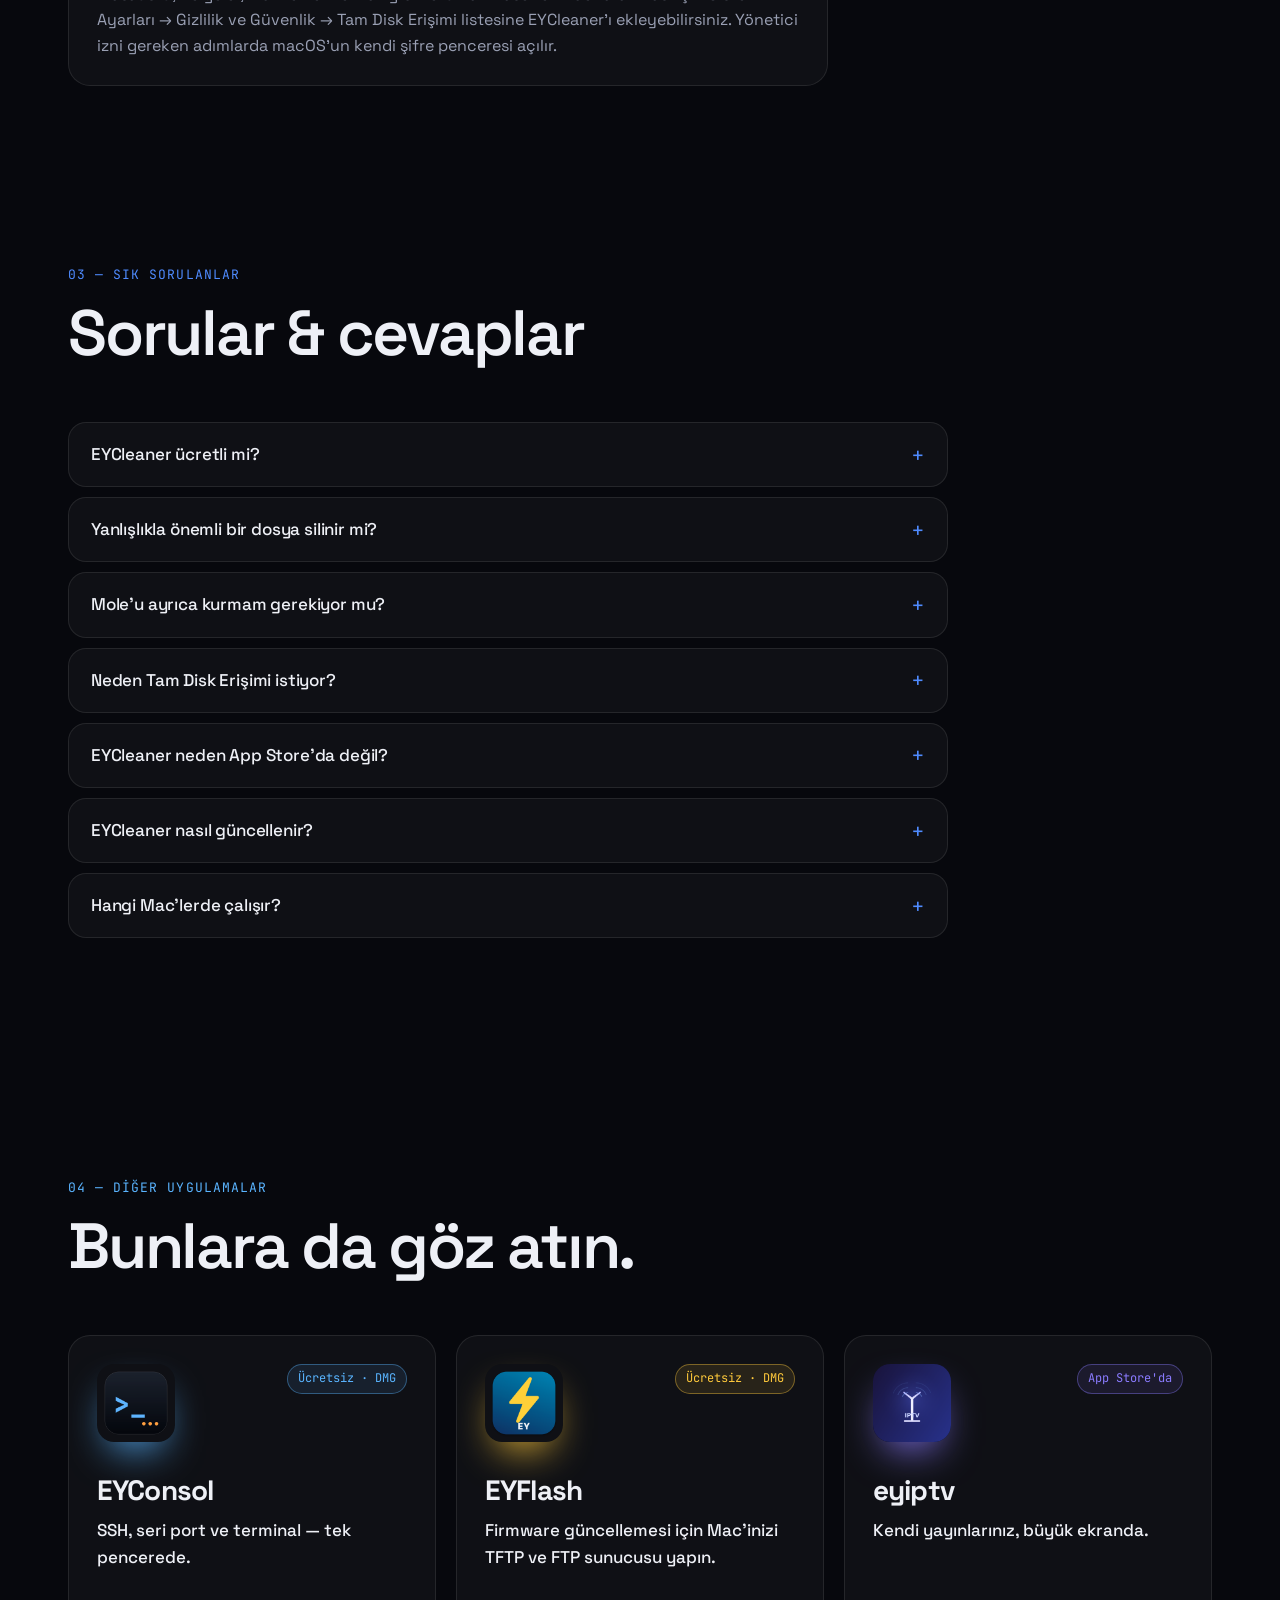
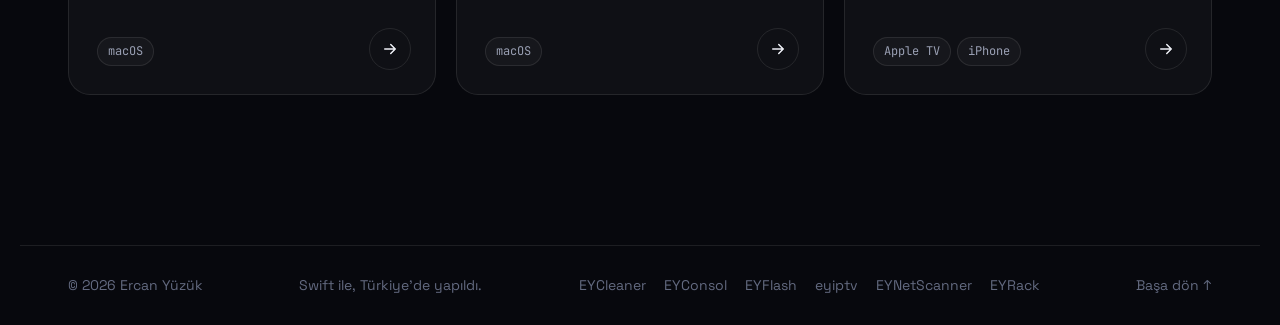
==== commit aa1c5203: "Add EYRack (kabin ve port takibi) 1.0 with promo video Co-Authored-By: Claude Opus 5.5 <noreply@anth" ====
--- a/eycleaner/index.html
+++ b/eycleaner/index.html
@@ -48,6 +48,7 @@
       <a href="/eyflash/">EYFlash</a>
       <a href="/eyiptv/">eyiptv</a>
       <a href="/eynetscanner/">EYNetScanner</a>
+      <a href="/eyrack/">EYRack</a>
     </nav>
     <a class="nav-cta" href="/#iletisim">İletişim</a>
   </header>
@@ -60,7 +61,7 @@
         <div class="app-copy">
           <div class="app-head reveal">
             <img src="/assets/icons/eycleaner.png" alt="EYCleaner uygulama simgesi" width="64" height="64">
-            <div><div class="num">01 / 05 · macOS</div><h1>EYCleaner</h1></div>
+            <div><div class="num">01 / 06 · macOS</div><h1>EYCleaner</h1></div>
           </div>
           <p class="lead reveal">Mac&#39;inizi temizleyin — neyin silineceğini önce görün.</p>
           <p class="summary reveal">Mac için yerel bakım uygulaması: önbellek ve günlük temizliği, disk analizi, büyük dosya bulucu, uygulama kaldırıcı ve canlı sistem durumu. Her temizlikten önce önizleme gösterir.</p>
@@ -210,7 +211,7 @@
   <footer class="footer">
     <span>© <span id="year">2026</span> Ercan Yüzük</span>
     <span class="footer-mid">Swift ile, Türkiye'de yapıldı.</span>
-    <nav class="footer-links" aria-label="Uygulamalar"><a href="/eycleaner/">EYCleaner</a><a href="/eyconsol/">EYConsol</a><a href="/eyflash/">EYFlash</a><a href="/eyiptv/">eyiptv</a><a href="/eynetscanner/">EYNetScanner</a></nav>
+    <nav class="footer-links" aria-label="Uygulamalar"><a href="/eycleaner/">EYCleaner</a><a href="/eyconsol/">EYConsol</a><a href="/eyflash/">EYFlash</a><a href="/eyiptv/">eyiptv</a><a href="/eynetscanner/">EYNetScanner</a><a href="/eyrack/">EYRack</a></nav>
     <a href="#top">Başa dön ↑</a>
   </footer>
 
--- a/css/style.css
+++ b/css/style.css
@@ -269,6 +269,7 @@
 }
 .float-key.k1 { top: -18px; right: 8%; } .float-key.k2 { bottom: -16px; left: 6%; animation-delay: -2.5s; }
 .float-key em { font-style: normal; color: var(--a); margin-right: 6px; }
+.stage .float-key { z-index: 3; } .stage .float-key.k1 { top: 40px; right: 0; } .stage .float-key.k2 { bottom: 40px; left: 0; }
 
 /* ---------- visual: phones / tv ---------- */
 .stage { position: relative; display: flex; justify-content: center; align-items: center; min-height: 560px; perspective: 1600px; }
@@ -420,6 +421,25 @@
 .fl-cmd code { display: grid; gap: 4px; padding: 10px 12px; border-radius: 9px; border: 1px solid var(--line); background: rgba(0,0,0,.35); font-family: var(--mono); font-size: 11px; color: var(--a); }
 .fl-cmd code span { overflow: hidden; text-overflow: ellipsis; white-space: nowrap; }
 
+/* ---------- visual: promo video ---------- */
+.video-frame {
+  position: relative; width: min(420px, 100%); margin: 0 auto; aspect-ratio: 4 / 5; border-radius: 22px; overflow: hidden;
+  border: 1px solid rgba(255,255,255,.12); background: #000;
+  box-shadow: 0 40px 100px -30px rgba(0,0,0,.9), 0 30px 80px -40px var(--a);
+}
+.video-frame video { display: block; width: 100%; height: 100%; object-fit: cover; }
+.video-play {
+  display: none; position: absolute; left: 50%; bottom: 28px; z-index: 1; transform: translateX(-50%); align-items: center; gap: 10px;
+  padding: 10px 18px 10px 10px; border: 1px solid rgba(255,255,255,.18); border-radius: 99px; cursor: pointer;
+  background: rgba(10, 12, 18, .75); backdrop-filter: blur(10px); color: #fff; font: 600 14.5px/1 var(--font);
+  box-shadow: 0 14px 30px -10px rgba(0,0,0,.8); transition: transform .3s var(--ease), background .3s;
+}
+.video-play:hover { transform: translateX(-50%) scale(1.04); background: color-mix(in srgb, var(--a) 35%, rgba(10,12,18,.8)); }
+.video-play span { display: grid; place-items: center; width: 34px; height: 34px; border-radius: 50%; background: var(--a); box-shadow: 0 0 20px var(--a); }
+.video-play span::before { content: ""; margin-left: 3px; border-left: 11px solid #fff; border-top: 7px solid transparent; border-bottom: 7px solid transparent; }
+.video-frame.js .video-play { display: inline-flex; }
+.video-frame.playing .video-play { display: none; }
+
 /* ---------- visual: EYConsol file browser (SFTP / FTP / SMB) ---------- */
 .showcase .app-grid > * { min-width: 0; }
 .showcase .app-copy .summary + .summary { margin-top: 14px; }
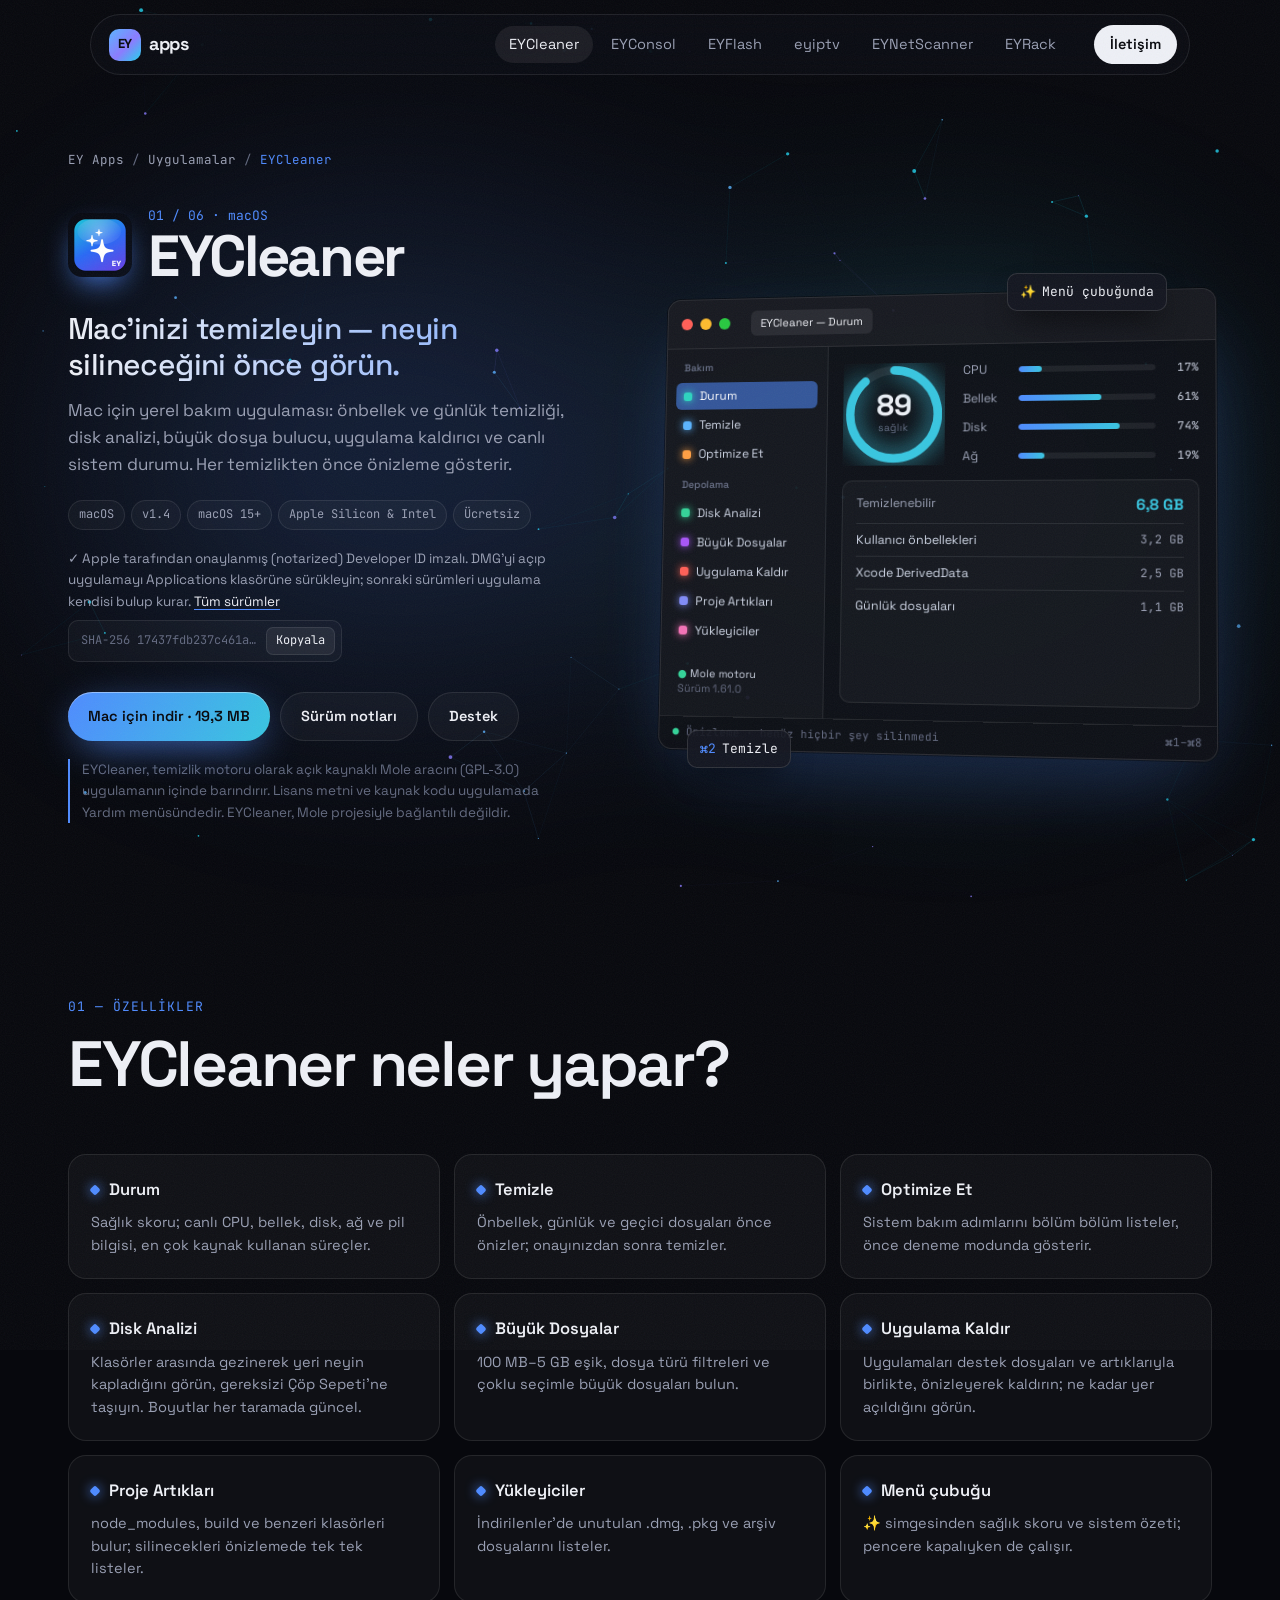
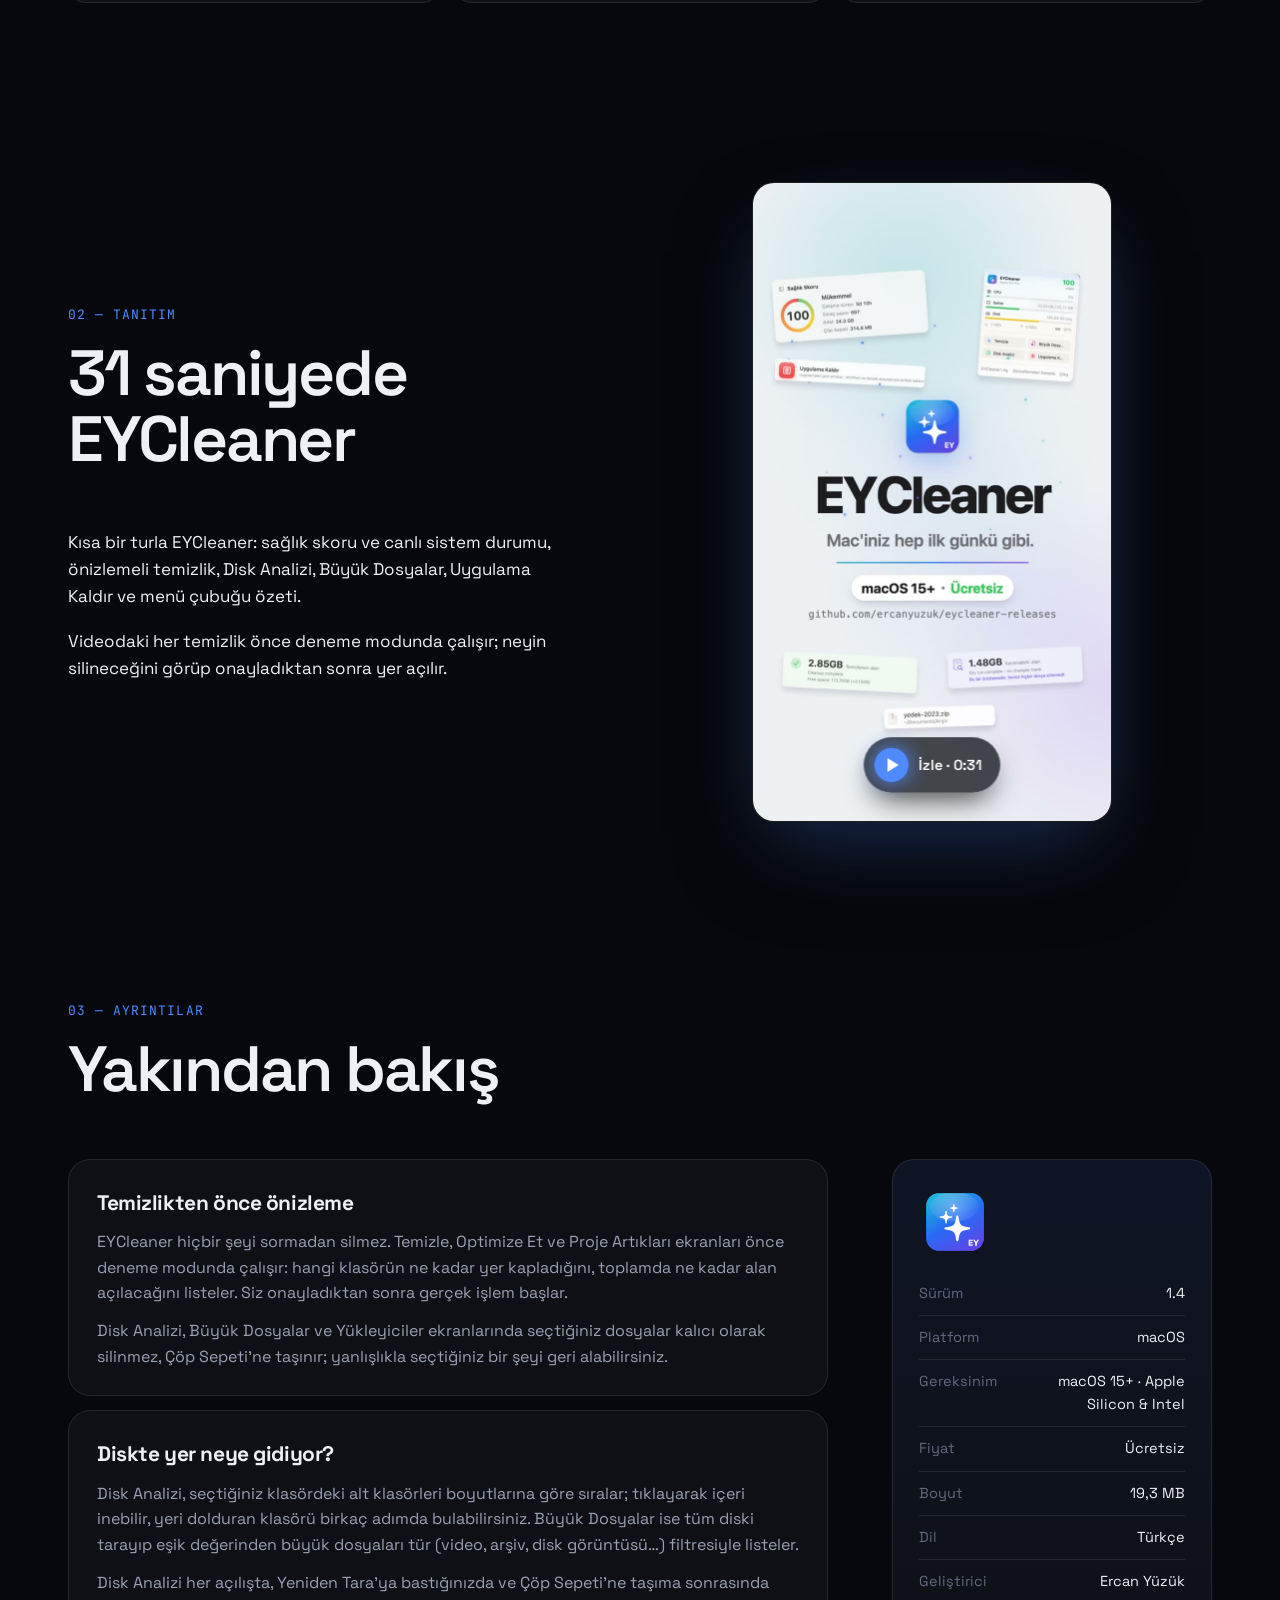
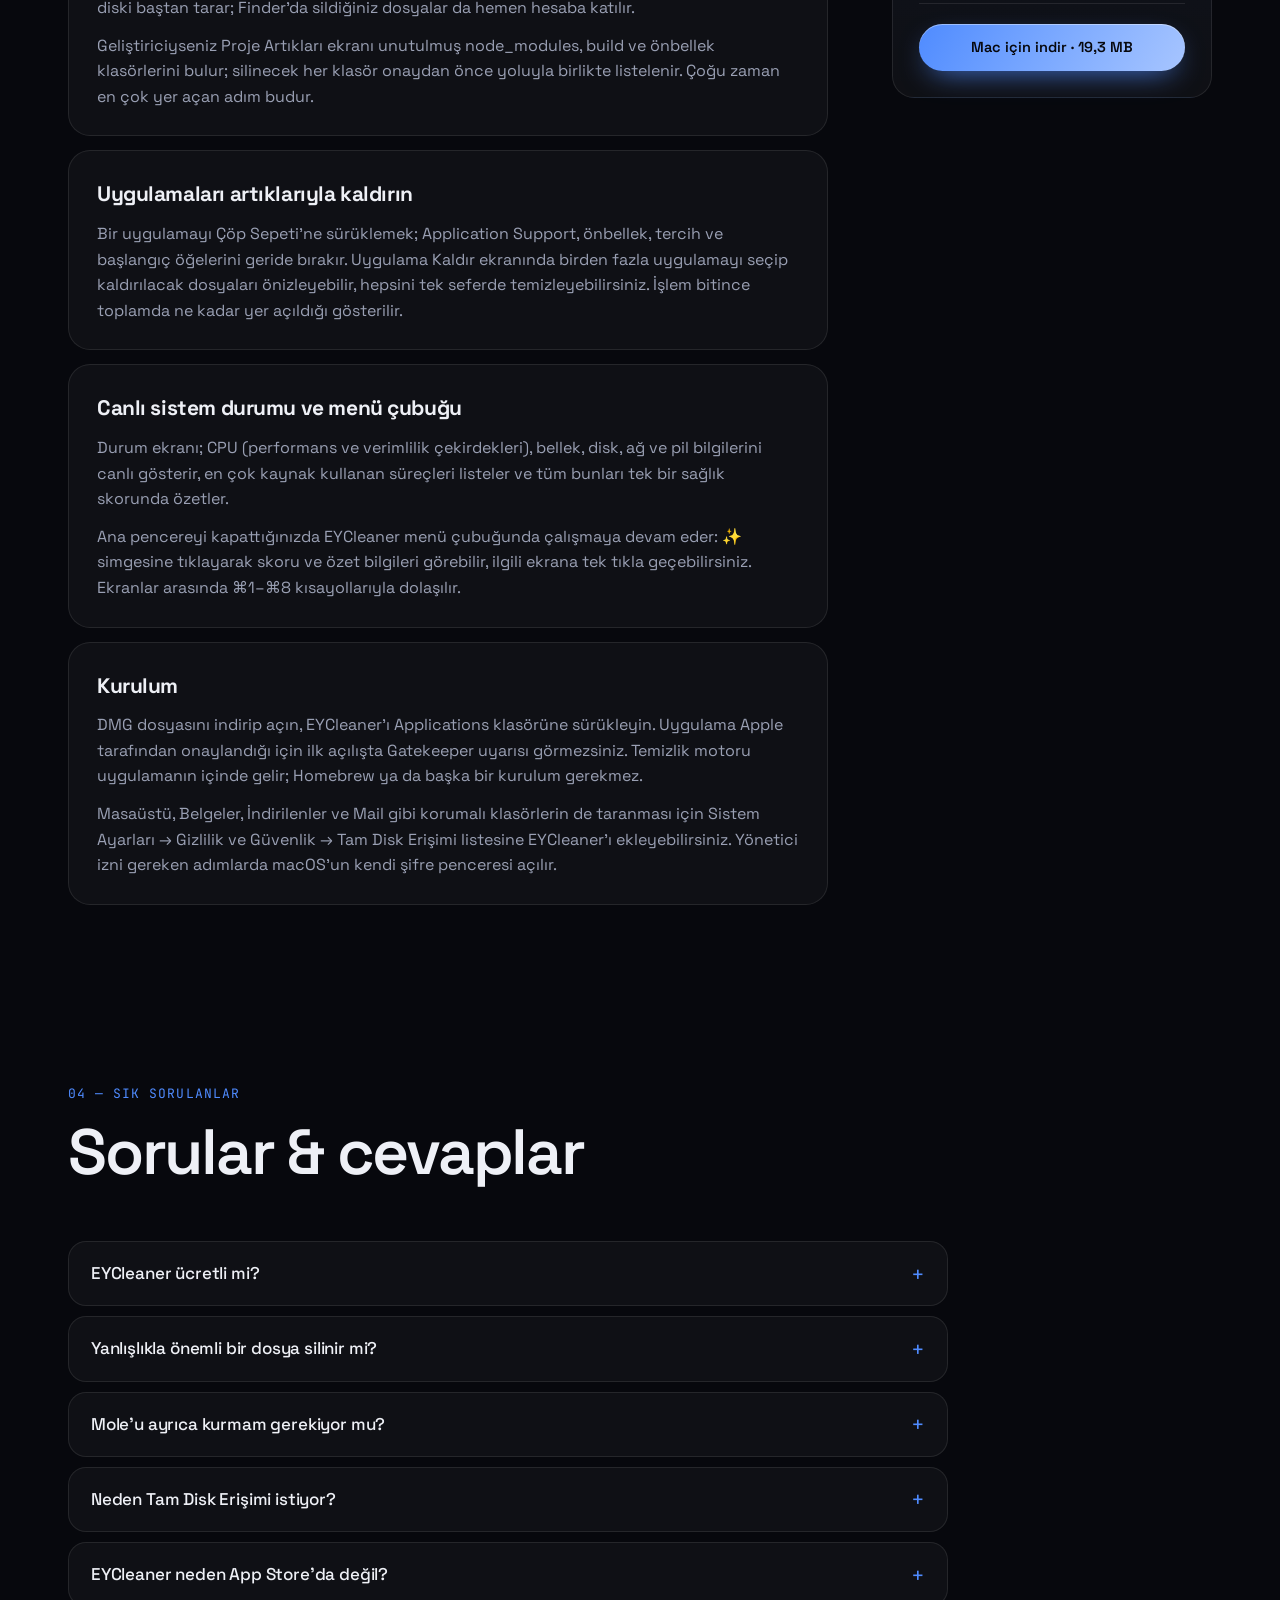
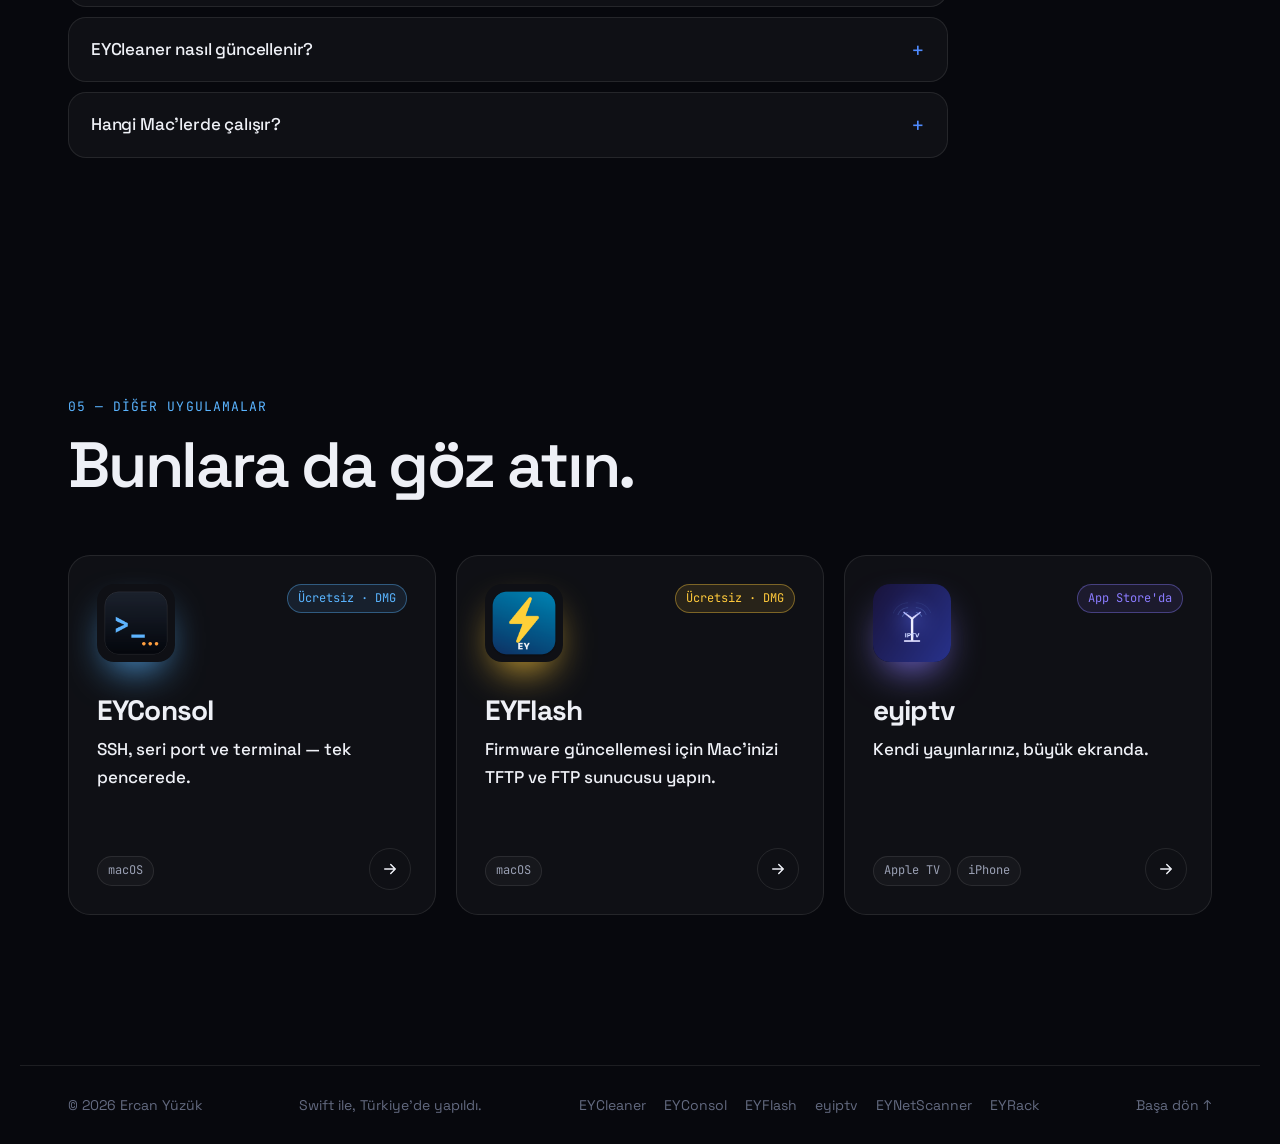
==== commit 43d5fe99: "EYCleaner tanıtım videosu (9:16), EYRack videosunun güncel hali Co-Authored-By: Claude Opus 5.5 <nor" ====
--- a/eycleaner/index.html
+++ b/eycleaner/index.html
@@ -30,6 +30,7 @@
   <link href="https://fonts.googleapis.com/css2?family=JetBrains+Mono:wght@400;600&family=Space+Grotesk:wght@400;500;600;700&display=swap" rel="stylesheet">
   <link rel="stylesheet" href="/css/style.css">
   <script type="application/ld+json">{"@context":"https://schema.org","@type":"SoftwareApplication","name":"EYCleaner","description":"Mac için yerel bakım uygulaması: önbellek ve günlük temizliği, disk analizi, büyük dosya bulucu, uygulama kaldırıcı ve canlı sistem durumu. Her temizlikten önce önizleme gösterir.","url":"https://apps.ercanyuzuk.com/eycleaner/","image":"https://apps.ercanyuzuk.com/assets/icons/eycleaner.png","applicationCategory":"UtilitiesApplication","operatingSystem":"macOS 15","softwareVersion":"1.4","inLanguage":"tr","author":{"@type":"Person","name":"Ercan Yüzük","url":"https://www.ercanyuzuk.com"},"offers":{"@type":"Offer","price":"0","priceCurrency":"USD"},"downloadUrl":"https://github.com/ercanyuzuk/eycleaner-releases/releases/download/v1.4/EYCleaner-1.4.dmg","fileSize":"19.3 MB","releaseNotes":"https://github.com/ercanyuzuk/eycleaner-releases/releases/tag/v1.4","dateModified":"2026-10-27","softwareRequirements":"macOS 15+, Apple Silicon & Intel","featureList":["Durum","Temizle","Optimize Et","Disk Analizi","Büyük Dosyalar","Uygulama Kaldır","Proje Artıkları","Yükleyiciler","Menü çubuğu"]}</script>
+  <script type="application/ld+json">{"@context":"https://schema.org","@type":"VideoObject","name":"EYCleaner tanıtım videosu","description":"Kısa bir turla EYCleaner: sağlık skoru ve canlı sistem durumu, önizlemeli temizlik, Disk Analizi, Büyük Dosyalar, Uygulama Kaldır ve menü çubuğu özeti.","thumbnailUrl":"https://apps.ercanyuzuk.com/assets/video/eycleaner-tanitim.jpg","contentUrl":"https://apps.ercanyuzuk.com/assets/video/eycleaner-tanitim.mp4","uploadDate":"2026-11-08","duration":"PT31S","inLanguage":"tr"}</script>
   <script type="application/ld+json">{"@context":"https://schema.org","@type":"BreadcrumbList","itemListElement":[{"@type":"ListItem","position":1,"name":"EY Apps","item":"https://apps.ercanyuzuk.com/"},{"@type":"ListItem","position":2,"name":"EYCleaner","item":"https://apps.ercanyuzuk.com/eycleaner/"}]}</script>
   <script type="application/ld+json">{"@context":"https://schema.org","@type":"FAQPage","mainEntity":[{"@type":"Question","name":"EYCleaner ücretli mi?","acceptedAnswer":{"@type":"Answer","text":"Hayır. EYCleaner ücretsizdir; reklam, hesap ya da abonelik yoktur."}},{"@type":"Question","name":"Yanlışlıkla önemli bir dosya silinir mi?","acceptedAnswer":{"@type":"Answer","text":"Temizlik işlemleri önce önizleme olarak çalışır ve sizin onayınızı bekler. Disk Analizi, Büyük Dosyalar ve Yükleyiciler ekranlarında seçilen dosyalar Çöp Sepeti'ne taşınır, yani geri alınabilir."}},{"@type":"Question","name":"Mole'u ayrıca kurmam gerekiyor mu?","acceptedAnswer":{"@type":"Answer","text":"Hayır. Test edilmiş bir Mole sürümü uygulamanın içinde gelir. Sisteminizde Homebrew ile kurulu bir Mole varsa kullanılmaz; böylece güncellemeler EYCleaner'ı bozmaz."}},{"@type":"Question","name":"Neden Tam Disk Erişimi istiyor?","acceptedAnswer":{"@type":"Answer","text":"İstemez, isteğe bağlıdır. macOS, Masaüstü, Belgeler, İndirilenler ve Mail gibi klasörleri korur. Bu klasörlerin de taranmasını istiyorsanız EYCleaner'a Tam Disk Erişimi verebilirsiniz."}},{"@type":"Question","name":"EYCleaner neden App Store'da değil?","acceptedAnswer":{"@type":"Answer","text":"Önbellekleri temizlemek ve uygulama artıklarını kaldırmak için App Store'un zorunlu tuttuğu sandbox dışında çalışması gerekir. Bu yüzden Apple onaylı (notarized) DMG olarak buradan dağıtılır."}},{"@type":"Question","name":"EYCleaner nasıl güncellenir?","acceptedAnswer":{"@type":"Answer","text":"1.4 ve sonraki sürümler yeni sürümü kendisi denetler: açılışta ve çalışırken saatte bir. Yeni sürüm varsa bildirim gösterir; Yükle dediğinizde indirir, doğrular, kurar ve yeniden başlatır. Elle denetlemek için EYCleaner menüsünden ya da menü çubuğundan Güncellemeleri Denetle'yi seçin. 1.3 veya öncesini kullanıyorsanız güncel sürümü bu sayfadan bir kez elle kurun."}},{"@type":"Question","name":"Hangi Mac'lerde çalışır?","acceptedAnswer":{"@type":"Answer","text":"macOS 15 Sequoia ve sonrasını çalıştıran tüm Apple Silicon ve Intel Mac'lerde çalışır (universal uygulama)."}}]}</script>
 </head>
@@ -120,9 +121,31 @@
       </div>
     </section>
 
+    <section class="section app-section showcase" style="--a:#4f8bff;--a2:#38c6e0" aria-labelledby="vitrin">
+      <div class="app-grid">
+        <div class="app-copy">
+          <div class="section-head reveal">
+            <p class="kicker">02 — Tanıtım</p>
+            <h2 id="vitrin">31 saniyede EYCleaner</h2>
+          </div>
+          <p class="summary reveal">Kısa bir turla EYCleaner: sağlık skoru ve canlı sistem durumu, önizlemeli temizlik, Disk Analizi, Büyük Dosyalar, Uygulama Kaldır ve menü çubuğu özeti.</p>
+          <p class="summary reveal">Videodaki her temizlik önce deneme modunda çalışır; neyin silineceğini görüp onayladıktan sonra yer açılır.</p>
+        </div>
+        
+      <div class="visual reveal video-visual" style="--d:.1s">
+        <div class="video-frame" data-video style="--ar:9 / 16;--vw:360px">
+          <button type="button" class="video-play" aria-label="Videoyu oynat"><span></span>İzle · 0:31</button>
+          <video controls playsinline preload="none" poster="/assets/video/eycleaner-tanitim.jpg" title="EYCleaner tanıtım videosu">
+            <source src="/assets/video/eycleaner-tanitim.mp4" type="video/mp4">
+          </video>
+        </div>
+      </div>
+      </div>
+    </section>
+
     <section class="section app-section" style="--a:#4f8bff" aria-labelledby="ayrintilar">
       <div class="section-head reveal">
-        <p class="kicker">02 — Ayrıntılar</p>
+        <p class="kicker">03 — Ayrıntılar</p>
         <h2 id="ayrintilar">Yakından bakış</h2>
       </div>
       <div class="about-grid">
@@ -151,7 +174,7 @@
 
     <section class="section app-section" style="--a:#4f8bff" aria-labelledby="sss">
       <div class="section-head reveal">
-        <p class="kicker">03 — Sık sorulanlar</p>
+        <p class="kicker">04 — Sık sorulanlar</p>
         <h2 id="sss">Sorular &amp; cevaplar</h2>
       </div>
       <div class="faq">
@@ -167,7 +190,7 @@
 
     <section class="section" aria-labelledby="diger">
       <div class="section-head reveal">
-        <p class="kicker">04 — Diğer uygulamalar</p>
+        <p class="kicker">05 — Diğer uygulamalar</p>
         <h2 id="diger">Bunlara da göz atın.</h2>
       </div>
       <div class="cards cards-3">
--- a/css/style.css
+++ b/css/style.css
@@ -423,7 +423,7 @@
 
 /* ---------- visual: promo video ---------- */
 .video-frame {
-  position: relative; width: min(420px, 100%); margin: 0 auto; aspect-ratio: 4 / 5; border-radius: 22px; overflow: hidden;
+  position: relative; width: min(var(--vw, 420px), 100%); margin: 0 auto; aspect-ratio: var(--ar, 4 / 5); border-radius: 22px; overflow: hidden;
   border: 1px solid rgba(255,255,255,.12); background: #000;
   box-shadow: 0 40px 100px -30px rgba(0,0,0,.9), 0 30px 80px -40px var(--a);
 }
